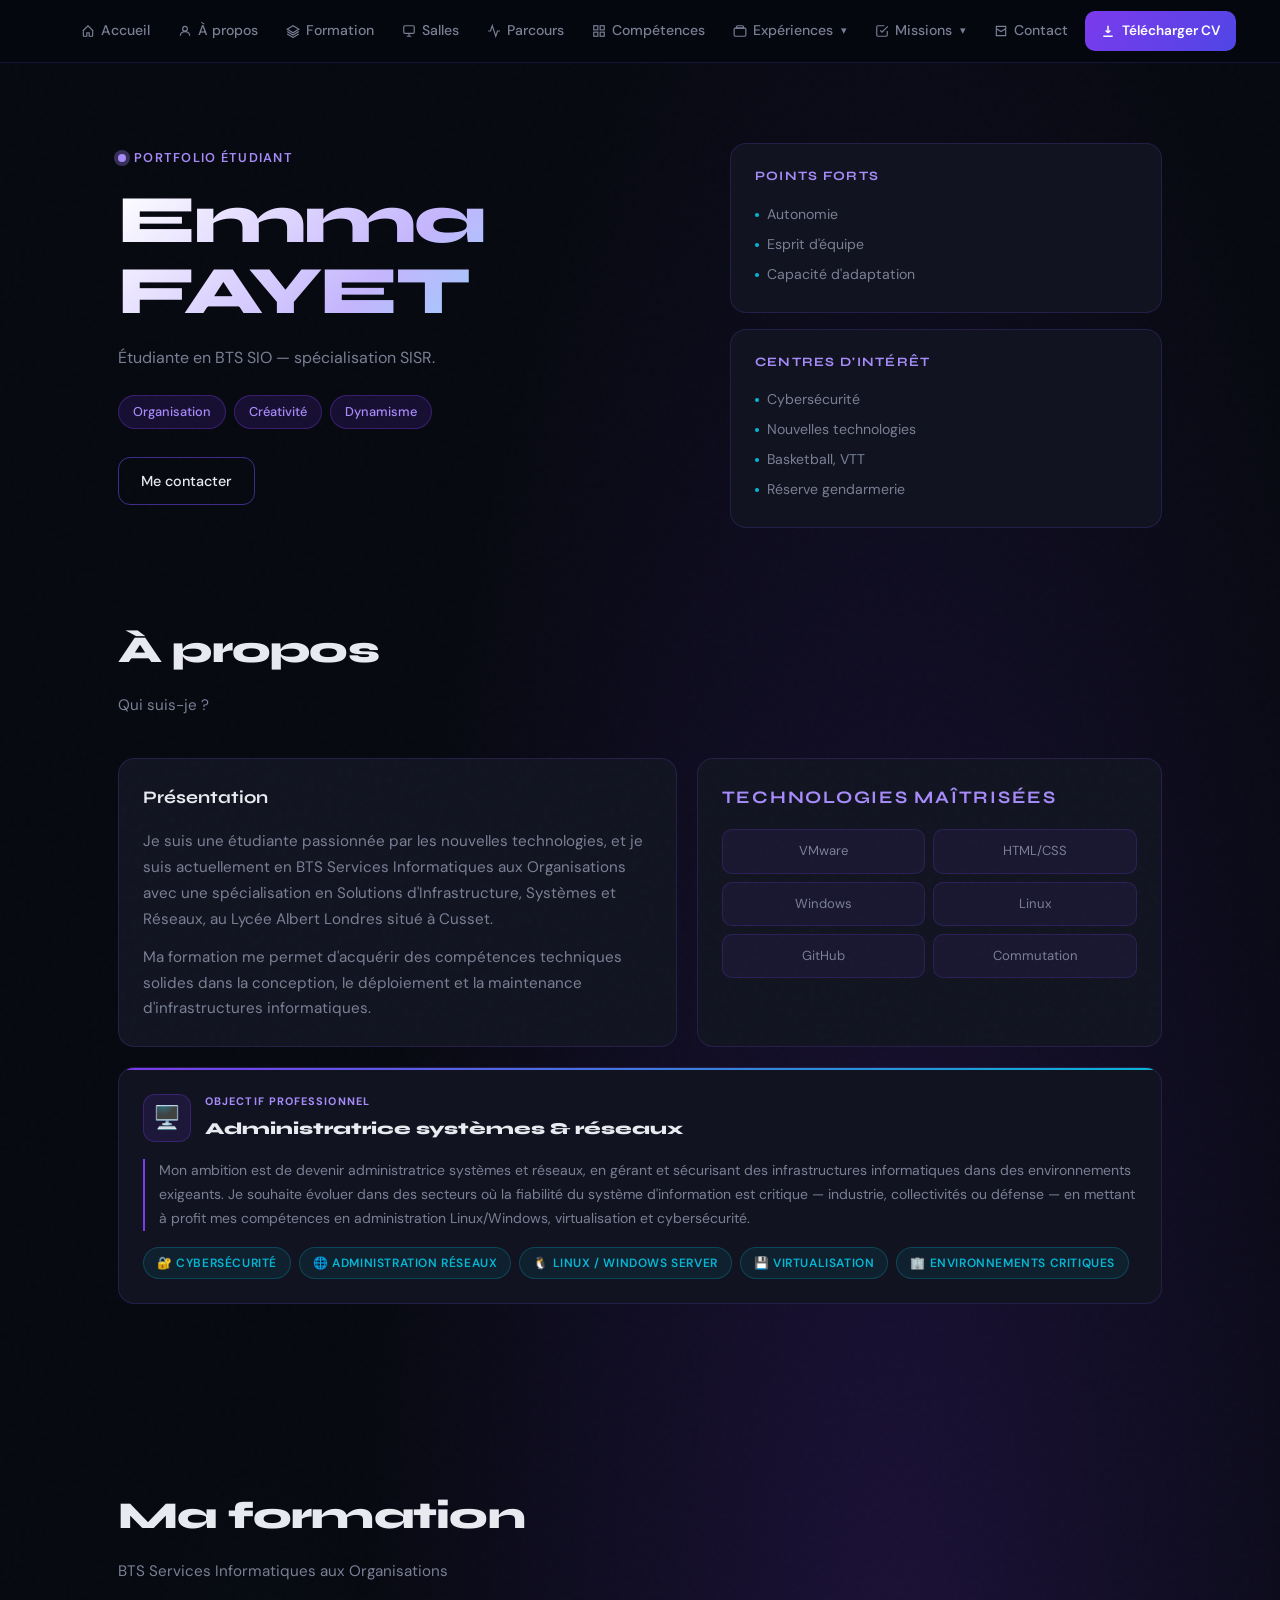
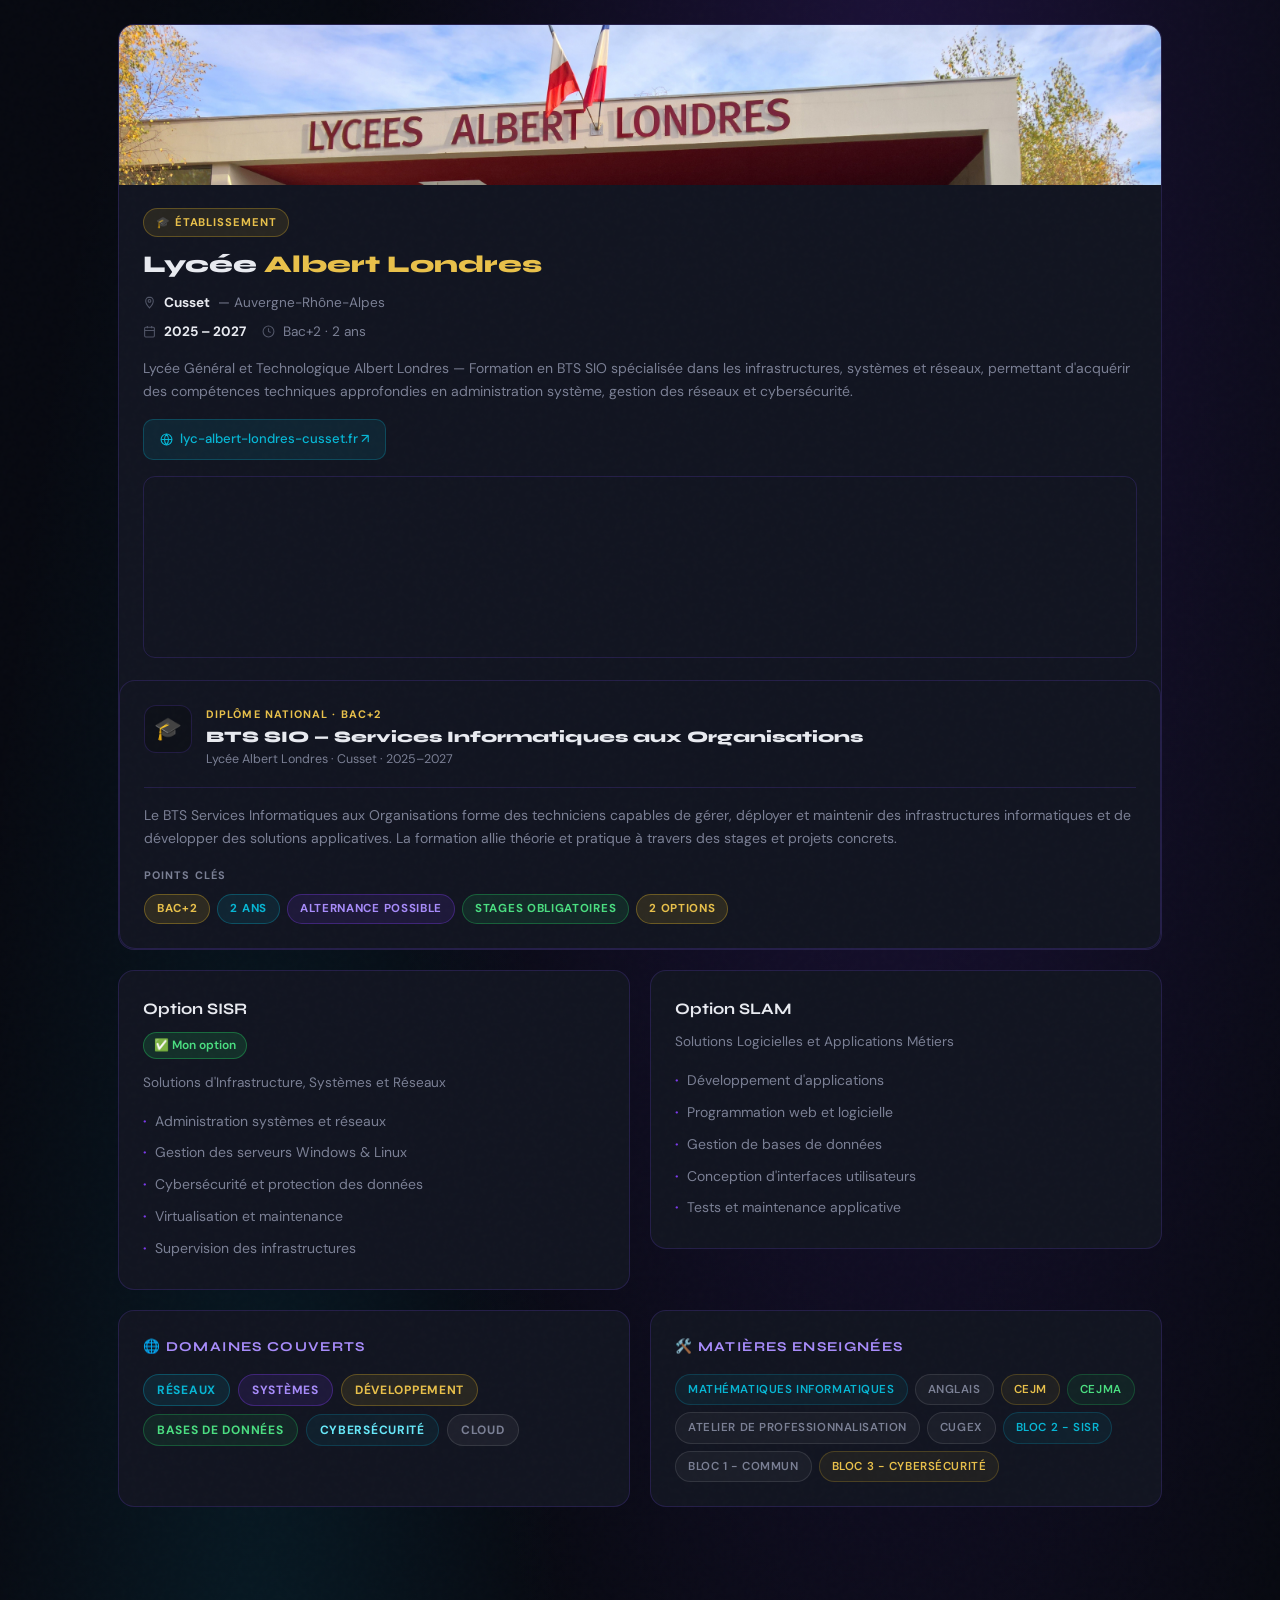
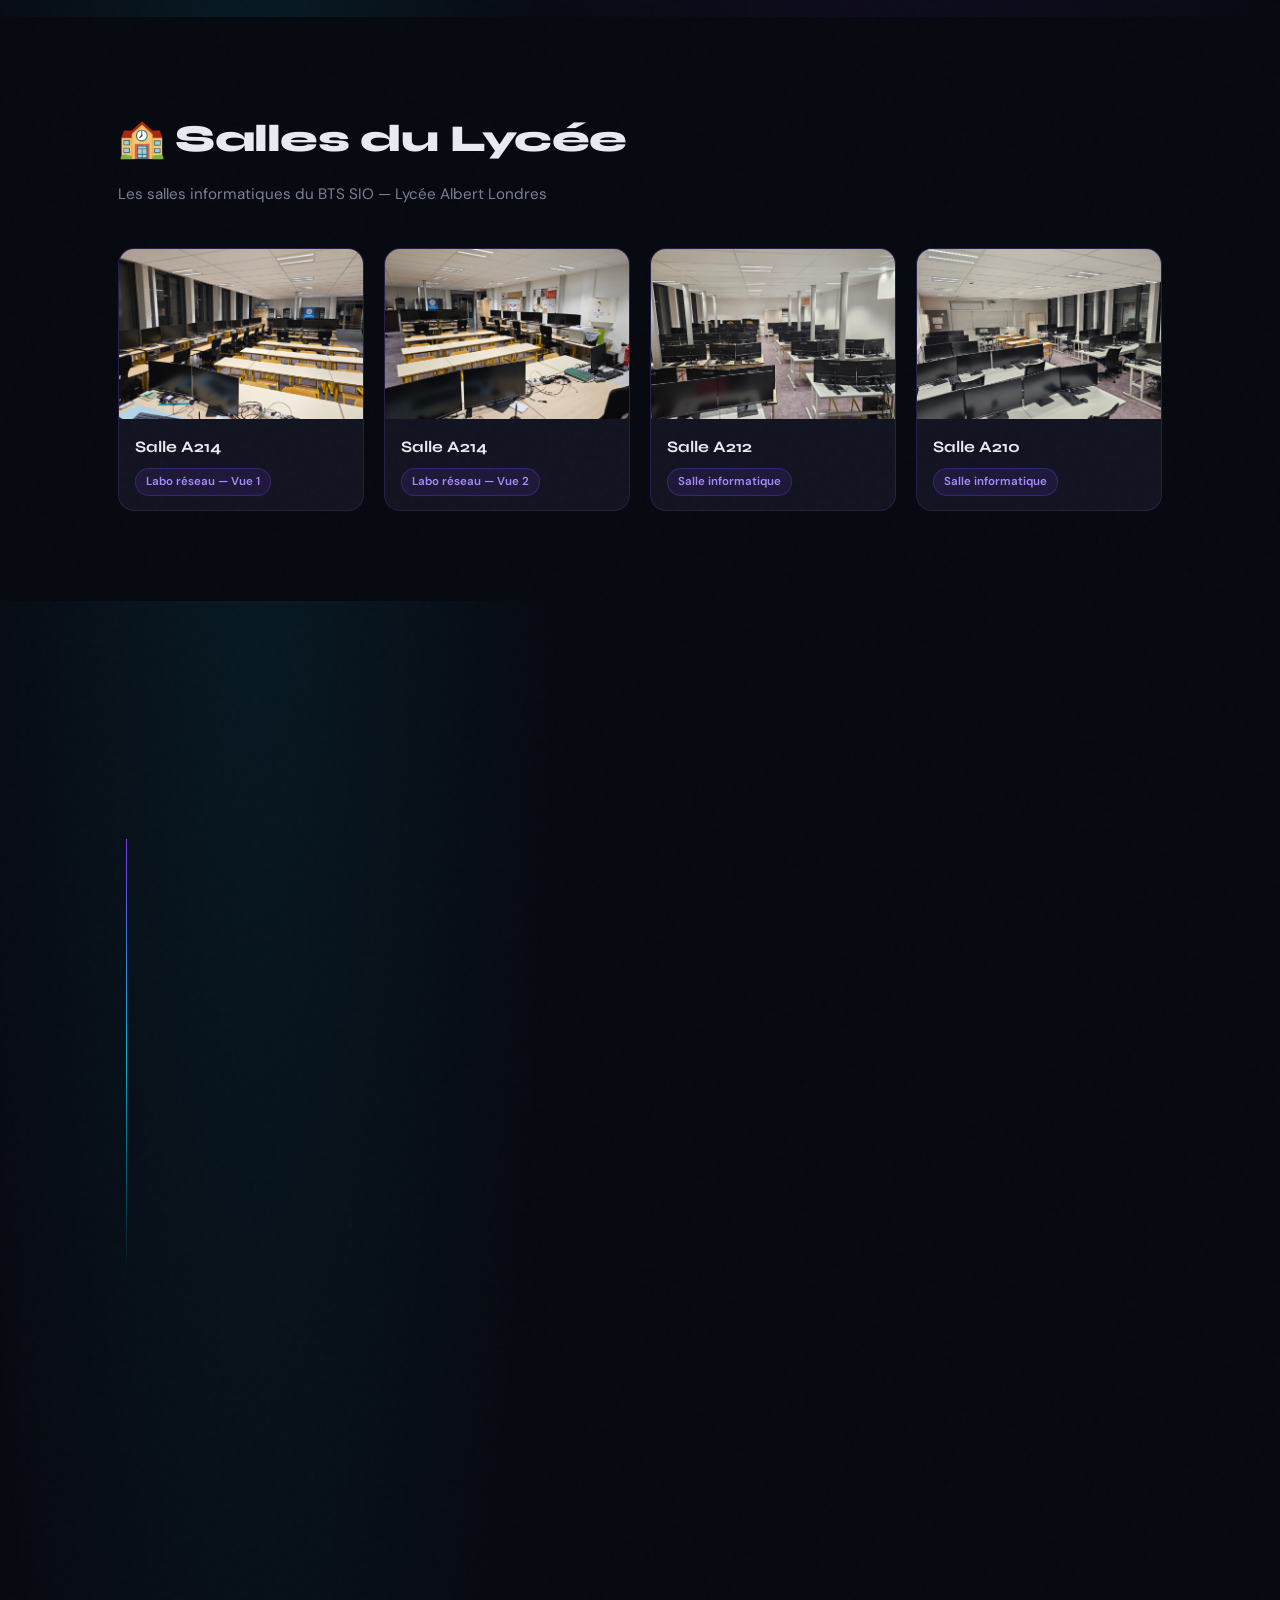
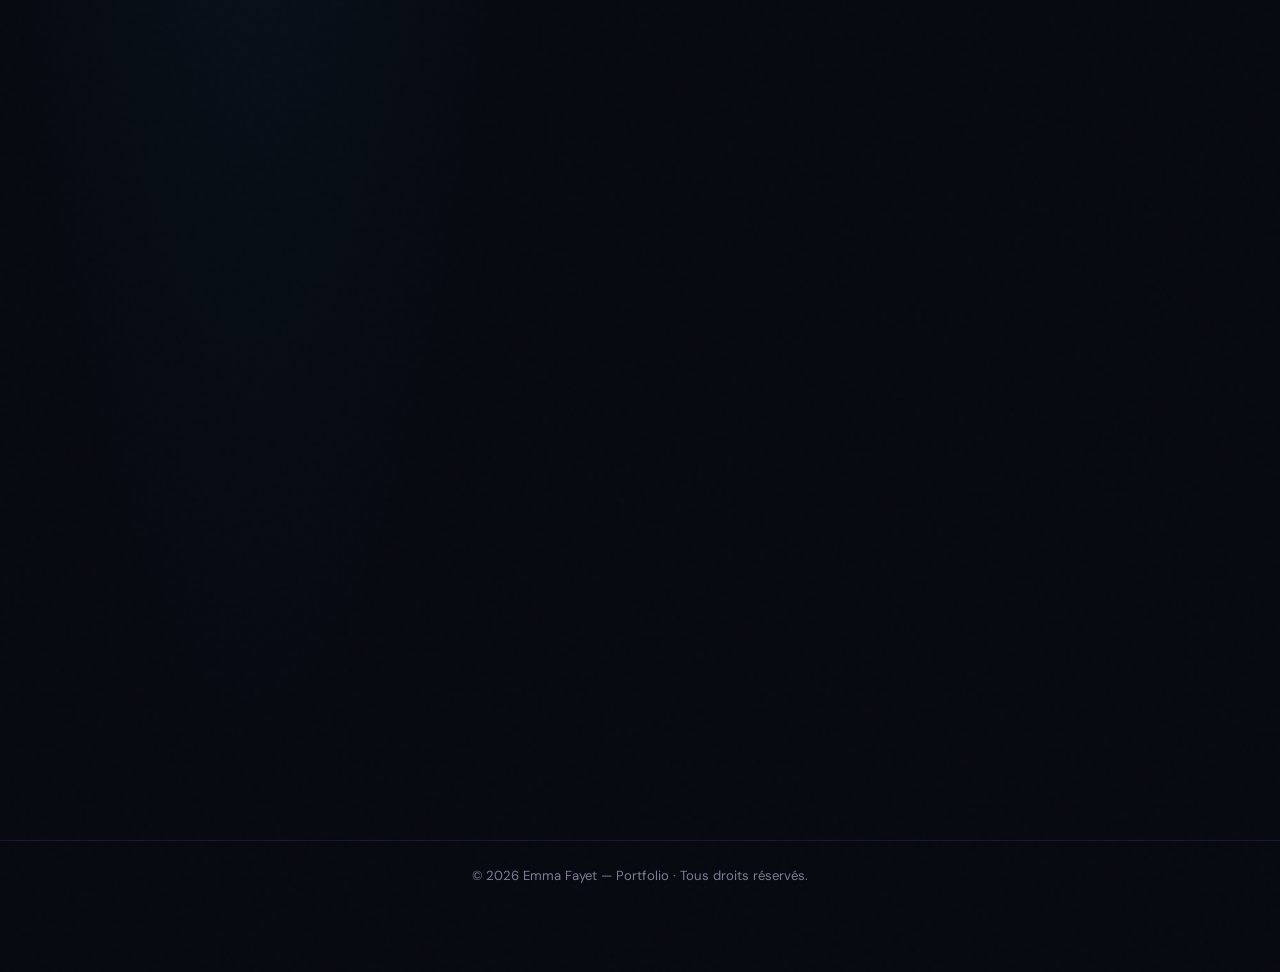
==== index.html @ d23e465d "Update index.html" ====
<!DOCTYPE html>
<html lang="fr">
<head>
  <meta charset="utf-8" />
  <meta name="viewport" content="width=device-width, initial-scale=1, maximum-scale=1" />
  <title>Emma Fayet — Portfolio</title>
  <meta name="description" content="Portfolio étudiant : présentation, projets, CV, contact." />
  <link rel="preconnect" href="https://fonts.googleapis.com">
  <link rel="preconnect" href="https://fonts.gstatic.com" crossorigin>
  <link href="https://fonts.googleapis.com/css2?family=Syne:wght@400;600;700;800&family=DM+Sans:ital,wght@0,300;0,400;0,500;1,300&display=swap" rel="stylesheet">
  <style>
/* =============================================
   VARIABLES
============================================= */
:root {
  --bg: #060810;
  --panel: #0d1018;
  --surface: #111420;
  --border: rgba(120, 80, 255, 0.18);
  --border-bright: rgba(120, 80, 255, 0.5);
  --text: #e8eaf0;
  --muted: #7a7f94;
  --brand: #7c3aed;
  --brand2: #06b6d4;
  --accent: #a78bfa;
  --gold: #c9a227;
  --gold-light: #e8c04a;
  --glow: rgba(124, 58, 237, 0.3);
  --radius: 16px;
  --shadow: 0 12px 40px rgba(0,0,0,0.6);
  --font-head: 'Syne', sans-serif;
  --font-body: 'DM Sans', sans-serif;
}
 
/* =============================================
   RESET & BASE
============================================= */
*, *::before, *::after { box-sizing: border-box; margin: 0; padding: 0; }
html { scroll-behavior: smooth; }
body {
  font-family: var(--font-body);
  background: var(--bg);
  color: var(--text);
  line-height: 1.7;
  overflow-x: hidden;
}
a { color: inherit; text-decoration: none; }
img { max-width: 100%; display: block; }
.container { max-width: 1100px; margin: auto; padding: 0 28px; }
section { padding: 90px 0; }
.section-title {
  font-family: var(--font-head);
  font-size: clamp(26px, 4vw, 38px);
  font-weight: 800;
  margin-bottom: 10px;
  letter-spacing: -0.02em;
}
.section-sub { color: var(--muted); font-size: 0.95rem; margin-bottom: 40px; }
 
/* =============================================
   NAVBAR
============================================= */
.nav {
  position: sticky;
  top: 0;
  z-index: 1000;
  backdrop-filter: blur(20px);
  -webkit-backdrop-filter: blur(20px);
  background: rgba(6, 8, 16, 0.85);
  border-bottom: 1px solid var(--border);
}
.nav-inner {
  max-width: 1200px;
  margin: auto;
  padding: 0 28px;
  height: 62px;
  display: flex;
  align-items: center;
  gap: 6px;
}
.nav-item {
  padding: 8px 13px;
  border-radius: 10px;
  display: flex;
  align-items: center;
  gap: 6px;
  font-size: 0.88rem;
  font-weight: 500;
  color: var(--muted);
  transition: color 0.2s, background 0.2s;
  white-space: nowrap;
}
.nav-item svg { width: 14px; height: 14px; flex-shrink: 0; }
.nav-item:hover { color: var(--text); background: rgba(124, 58, 237, 0.12); }
.nav-dropdown { position: relative; }
.nav-dropdown-toggle {
  padding: 8px 13px;
  border-radius: 10px;
  display: flex;
  align-items: center;
  gap: 6px;
  font-size: 0.88rem;
  font-weight: 500;
  color: var(--muted);
  cursor: pointer;
  transition: color 0.2s, background 0.2s;
  white-space: nowrap;
  user-select: none;
}
.nav-dropdown-toggle:hover,
.nav-dropdown.active .nav-dropdown-toggle { color: var(--text); background: rgba(124, 58, 237, 0.12); }
.nav-dropdown-toggle .chevron { transition: transform 0.25s; font-size: 0.7rem; margin-left: 2px; }
.nav-dropdown.active .nav-dropdown-toggle .chevron { transform: rotate(180deg); }
.nav-dropdown-menu {
  position: absolute;
  top: calc(100% + 8px);
  left: 0;
  background: rgba(13, 16, 24, 0.98);
  backdrop-filter: blur(20px);
  border: 1px solid var(--border-bright);
  border-radius: 14px;
  min-width: 210px;
  padding: 8px;
  box-shadow: 0 20px 50px rgba(0,0,0,0.6), 0 0 0 1px rgba(124,58,237,0.1);
  opacity: 0;
  transform: translateY(8px);
  pointer-events: none;
  transition: opacity 0.2s ease, transform 0.2s ease;
  z-index: 9999;
}
.nav-dropdown.active .nav-dropdown-menu { opacity: 1; transform: translateY(0); pointer-events: auto; }
.nav-dropdown-menu a {
  display: flex;
  align-items: center;
  gap: 10px;
  padding: 10px 14px;
  border-radius: 9px;
  color: var(--muted);
  font-size: 0.875rem;
  font-weight: 500;
  transition: color 0.15s, background 0.15s;
}
.nav-dropdown-menu a:hover { color: var(--text); background: rgba(124, 58, 237, 0.15); }
.nav-dropdown-menu a .dot { width: 6px; height: 6px; border-radius: 50%; background: var(--brand); flex-shrink: 0; }
.nav-spacer { flex: 1; }
.btn-cv {
  display: inline-flex;
  align-items: center;
  gap: 7px;
  padding: 8px 16px;
  border-radius: 10px;
  background: linear-gradient(135deg, var(--brand), #4f46e5);
  color: #fff;
  font-size: 0.85rem;
  font-weight: 600;
  font-family: var(--font-body);
  transition: transform 0.2s, box-shadow 0.2s;
  white-space: nowrap;
}
.btn-cv:hover { transform: translateY(-2px); box-shadow: 0 8px 20px rgba(124, 58, 237, 0.45); }
.nav-hamburger {
  display: none;
  flex-direction: column;
  gap: 5px;
  cursor: pointer;
  padding: 6px;
  margin-left: auto;
}
.nav-hamburger span { display: block; width: 22px; height: 2px; background: var(--text); border-radius: 2px; transition: 0.3s; }
.nav-hamburger.active span:nth-child(1) { transform: translateY(7px) rotate(45deg); }
.nav-hamburger.active span:nth-child(2) { opacity: 0; }
.nav-hamburger.active span:nth-child(3) { transform: translateY(-7px) rotate(-45deg); }
 
/* =============================================
   HERO
============================================= */
.hero-wrap {
  position: relative;
  overflow: visible;
  background:
    radial-gradient(ellipse 60% 50% at 70% 30%, rgba(124,58,237,0.18) 0%, transparent 70%),
    radial-gradient(ellipse 40% 60% at 20% 60%, rgba(6,182,212,0.1) 0%, transparent 60%),
    var(--bg);
  padding: 80px 0 60px;
}
.hero-wrap::before {
  content: '';
  position: absolute;
  inset: 0;
  background-image: url("data:image/svg+xml,%3Csvg viewBox='0 0 256 256' xmlns='http://www.w3.org/2000/svg'%3E%3Cfilter id='n'%3E%3CfeTurbulence type='fractalNoise' baseFrequency='0.9' numOctaves='4' stitchTiles='stitch'/%3E%3C/filter%3E%3Crect width='100%25' height='100%25' filter='url(%23n)' opacity='0.04'/%3E%3C/svg%3E");
  pointer-events: none;
  opacity: 0.4;
}
.hero-layout {
  max-width: 1100px;
  margin: auto;
  padding: 0 28px;
  display: grid;
  grid-template-columns: 1.3fr 1fr;
  gap: 50px;
  align-items: start;
  position: relative;
  z-index: 1;
}
.kicker {
  display: inline-flex;
  align-items: center;
  gap: 8px;
  font-size: 0.8rem;
  font-weight: 600;
  letter-spacing: 0.1em;
  text-transform: uppercase;
  color: var(--accent);
  margin-bottom: 16px;
}
.pulse { width: 8px; height: 8px; border-radius: 50%; background: var(--accent); position: relative; }
.pulse::before {
  content: '';
  position: absolute;
  inset: -4px;
  border-radius: 50%;
  background: var(--accent);
  opacity: 0.3;
  animation: pulseAnim 2s ease infinite;
}
@keyframes pulseAnim {
  0%, 100% { transform: scale(1); opacity: 0.3; }
  50% { transform: scale(1.8); opacity: 0; }
}
h1 {
  font-family: var(--font-head);
  font-size: clamp(40px, 6vw, 68px);
  font-weight: 800;
  line-height: 1.05;
  letter-spacing: -0.03em;
  margin-bottom: 16px;
  background: linear-gradient(135deg, #fff 0%, #c4b5fd 50%, #67e8f9 100%);
  -webkit-background-clip: text;
  -webkit-text-fill-color: transparent;
  background-clip: text;
}
.sub { color: var(--muted); font-size: 1rem; max-width: 480px; margin-bottom: 24px; }
.hero-chips { display: flex; flex-wrap: wrap; gap: 8px; margin-bottom: 28px; }
.chip {
  padding: 5px 14px;
  border-radius: 20px;
  font-size: 0.8rem;
  font-weight: 500;
  background: rgba(124, 58, 237, 0.15);
  border: 1px solid rgba(124, 58, 237, 0.35);
  color: var(--accent);
}
.hero-actions { display: flex; gap: 12px; flex-wrap: wrap; }
.btn-primary {
  display: inline-flex;
  align-items: center;
  gap: 8px;
  padding: 11px 22px;
  border-radius: 12px;
  background: linear-gradient(135deg, var(--brand), #4f46e5);
  color: #fff;
  font-weight: 600;
  font-family: var(--font-body);
  font-size: 0.9rem;
  cursor: pointer;
  border: none;
  transition: transform 0.2s, box-shadow 0.2s;
}
.btn-primary:hover { transform: translateY(-2px); box-shadow: 0 10px 28px rgba(124, 58, 237, 0.45); }
.btn-ghost {
  display: inline-flex;
  align-items: center;
  gap: 8px;
  padding: 11px 22px;
  border-radius: 12px;
  background: transparent;
  border: 1px solid var(--border-bright);
  color: var(--text);
  font-weight: 500;
  font-family: var(--font-body);
  font-size: 0.9rem;
  transition: border-color 0.2s, background 0.2s;
}
.btn-ghost:hover { background: rgba(124, 58, 237, 0.1); border-color: rgba(124, 58, 237, 0.6); }
.dropdown-projects { position: relative; display: inline-block; }
.dropdown-projects-menu {
  position: absolute;
  top: calc(100% + 8px);
  left: 0;
  background: rgba(13,16,24,0.98);
  backdrop-filter: blur(16px);
  border: 1px solid var(--border-bright);
  border-radius: 12px;
  min-width: 190px;
  padding: 8px;
  box-shadow: var(--shadow);
  opacity: 0;
  transform: translateY(8px);
  pointer-events: none;
  transition: 0.2s ease;
  z-index: 999;
}
.dropdown-projects-menu.show { opacity: 1; transform: translateY(0); pointer-events: auto; }
.dropdown-projects-menu a {
  display: flex;
  align-items: center;
  gap: 8px;
  padding: 10px 14px;
  border-radius: 8px;
  color: var(--muted);
  font-size: 0.875rem;
  transition: 0.15s;
}
.dropdown-projects-menu a::before { content: '→'; color: var(--brand); font-size: 0.8rem; }
.dropdown-projects-menu a:hover { color: var(--text); background: rgba(124, 58, 237, 0.15); }
.hero-cards { display: flex; flex-direction: column; gap: 16px; }
.hero-spec-card {
  padding: 22px 24px;
  border-radius: var(--radius);
  background: var(--surface);
  border: 1px solid var(--border);
  position: relative;
  overflow: hidden;
  transition: border-color 0.3s, transform 0.3s;
}
.hero-spec-card::before {
  content: '';
  position: absolute;
  top: 0; left: 0; right: 0;
  height: 2px;
  background: linear-gradient(90deg, var(--brand), var(--brand2));
  opacity: 0;
  transition: opacity 0.3s;
}
.hero-spec-card:hover { border-color: var(--border-bright); transform: translateX(4px); }
.hero-spec-card:hover::before { opacity: 1; }
.hero-spec-card h3 {
  font-family: var(--font-head);
  font-size: 0.8rem;
  font-weight: 700;
  text-transform: uppercase;
  letter-spacing: 0.1em;
  color: var(--accent);
  margin-bottom: 12px;
}
.hero-spec-card ul { list-style: none; }
.hero-spec-card li { font-size: 0.88rem; color: var(--muted); padding: 3px 0; display: flex; align-items: center; gap: 8px; }
.hero-spec-card li::before { content: ''; width: 4px; height: 4px; border-radius: 50%; background: var(--brand2); flex-shrink: 0; }
 
/* =============================================
   CARDS COMMUNES
============================================= */
.card {
  background: var(--surface);
  border: 1px solid var(--border);
  border-radius: var(--radius);
  padding: 24px;
  transition: border-color 0.3s, transform 0.3s, box-shadow 0.3s;
}
.card:hover { border-color: var(--border-bright); transform: translateY(-4px); box-shadow: 0 20px 40px rgba(0,0,0,0.4), 0 0 30px rgba(124,58,237,0.1); }
.card p { color: var(--muted); margin-bottom: 12px; font-size: 0.95rem; }
.card p:last-child { margin-bottom: 0; }
.grid { display: grid; gap: 20px; }
 
/* =============================================
   ABOUT
============================================= */
#about .about-grid { display: grid; grid-template-columns: 1.2fr 1fr; gap: 20px; }
#about .card h3 { font-family: var(--font-head); font-size: 1.1rem; font-weight: 700; margin-bottom: 16px; }
.infos-rapides h3 {
  font-family: var(--font-head);
  font-size: 0.78rem;
  font-weight: 700;
  text-transform: uppercase;
  letter-spacing: 0.1em;
  color: var(--accent);
  margin-bottom: 16px;
}
.mini-cards { display: grid; grid-template-columns: 1fr 1fr; gap: 8px; }
.mini-card {
  display: block;
  padding: 10px 14px;
  border-radius: 10px;
  background: rgba(124,58,237,0.08);
  border: 1px solid var(--border);
  font-size: 0.82rem;
  color: var(--muted);
  transition: 0.2s;
  text-align: center;
}
.mini-card:hover { border-color: rgba(6,182,212,0.5); color: var(--brand2); background: rgba(6,182,212,0.07); }
 
/* =============================================
   FORMATION — ENRICHIE
============================================= */
#formation .formation-grid {
  display: grid;
  grid-template-columns: 1fr 1fr;
  gap: 20px;
  margin-top: 10px;
}
#formation .intro-card { grid-column: 1 / -1; }
#formation .card h3 { font-family: var(--font-head); font-size: 1rem; font-weight: 700; margin-bottom: 8px; }
#formation .card .tag-active {
  display: inline-block;
  padding: 2px 10px;
  border-radius: 20px;
  font-size: 0.75rem;
  font-weight: 600;
  background: rgba(34,197,94,0.15);
  border: 1px solid rgba(34,197,94,0.4);
  color: #4ade80;
  margin-bottom: 12px;
}
#formation .card ul { list-style: none; margin-top: 8px; }
#formation .card li { font-size: 0.875rem; color: var(--muted); padding: 4px 0; display: flex; gap: 8px; align-items: baseline; }
#formation .card li::before { content: '·'; color: var(--brand); font-weight: 700; flex-shrink: 0; }
 
/* ── Carte établissement ── */
.etab-card {
  background: var(--surface);
  border: 1px solid var(--border);
  border-radius: var(--radius);
  overflow: hidden;
  transition: border-color 0.3s, transform 0.3s, box-shadow 0.3s;
}
.etab-card:hover { border-color: var(--border-bright); transform: translateY(-4px); box-shadow: 0 20px 40px rgba(0,0,0,0.4), 0 0 30px rgba(124,58,237,0.1); }
 
.etab-photo {
  width: 100%;
  height: 160px;
  object-fit: cover;
  display: block;
}
 
.etab-photo-placeholder {
  width: 100%;
  height: 160px;
  background: linear-gradient(135deg, rgba(124,58,237,0.15) 0%, rgba(6,182,212,0.1) 100%);
  display: flex;
  align-items: center;
  justify-content: center;
  font-size: 2.5rem;
}
 
.etab-body { padding: 22px 24px; }
 
.etab-badge {
  display: inline-flex;
  align-items: center;
  gap: 6px;
  padding: 4px 12px;
  border-radius: 20px;
  background: rgba(201,162,39,0.12);
  border: 1px solid rgba(201,162,39,0.35);
  color: var(--gold-light);
  font-size: 0.7rem;
  font-weight: 700;
  letter-spacing: 0.08em;
  text-transform: uppercase;
  margin-bottom: 14px;
}
 
.etab-name {
  font-family: var(--font-head);
  font-size: 1.5rem;
  font-weight: 800;
  line-height: 1.15;
  margin-bottom: 12px;
}
.etab-name span { color: var(--gold-light); }
 
.etab-meta { display: flex; flex-direction: column; gap: 6px; margin-bottom: 14px; }
.etab-meta-row {
  display: flex;
  align-items: center;
  gap: 8px;
  font-size: 0.85rem;
  color: var(--muted);
}
.etab-meta-row strong { color: var(--text); }
.etab-meta-row svg { width: 13px; height: 13px; opacity: 0.6; flex-shrink: 0; }
 
.etab-desc { font-size: 0.875rem; color: var(--muted); line-height: 1.65; margin-bottom: 16px; }
 
.etab-link {
  display: inline-flex;
  align-items: center;
  gap: 7px;
  padding: 8px 16px;
  border-radius: 10px;
  background: rgba(6,182,212,0.1);
  border: 1px solid rgba(6,182,212,0.25);
  color: var(--brand2);
  font-size: 0.82rem;
  font-weight: 500;
  transition: 0.2s;
}
.etab-link:hover { background: rgba(6,182,212,0.18); border-color: rgba(6,182,212,0.5); transform: translateX(3px); }
 
/* ── Carte BTS SIO ── */
.bts-card {
  background: var(--surface);
  border: 1px solid var(--border);
  border-radius: var(--radius);
  padding: 24px;
  transition: border-color 0.3s, transform 0.3s, box-shadow 0.3s;
}
.bts-card:hover { border-color: var(--border-bright); transform: translateY(-4px); box-shadow: 0 20px 40px rgba(0,0,0,0.4), 0 0 30px rgba(124,58,237,0.1); }
 
.bts-header { display: flex; align-items: flex-start; gap: 14px; margin-bottom: 16px; }
.bts-icon {
  width: 48px; height: 48px;
  border-radius: 12px;
  background: var(--panel);
  border: 1px solid var(--border);
  display: flex; align-items: center; justify-content: center;
  font-size: 1.4rem;
  flex-shrink: 0;
}
.bts-title-block {}
.bts-kicker {
  font-size: 0.68rem;
  font-weight: 700;
  letter-spacing: 0.1em;
  text-transform: uppercase;
  color: var(--gold-light);
  margin-bottom: 4px;
}
.bts-name {
  font-family: var(--font-head);
  font-size: 1rem;
  font-weight: 800;
  line-height: 1.2;
}
.bts-school { font-size: 0.78rem; color: var(--muted); margin-top: 3px; }
 
.bts-divider { height: 1px; background: var(--border); margin: 16px 0; }
 
.bts-desc { font-size: 0.875rem; color: var(--muted); line-height: 1.65; margin-bottom: 16px; }
 
.bts-key-label {
  font-size: 0.68rem;
  font-weight: 700;
  letter-spacing: 0.1em;
  text-transform: uppercase;
  color: var(--muted);
  margin-bottom: 10px;
}
 
.bts-chips { display: flex; flex-wrap: wrap; gap: 7px; }
.bts-chip {
  padding: 4px 12px;
  border-radius: 20px;
  font-size: 0.72rem;
  font-weight: 700;
  letter-spacing: 0.06em;
  text-transform: uppercase;
}
.bts-chip.gold   { background: rgba(201,162,39,0.15);  border: 1px solid rgba(201,162,39,0.4);  color: var(--gold-light); }
.bts-chip.blue   { background: rgba(6,182,212,0.1);    border: 1px solid rgba(6,182,212,0.3);   color: var(--brand2); }
.bts-chip.purple { background: rgba(124,58,237,0.12);  border: 1px solid rgba(124,58,237,0.35); color: var(--accent); }
.bts-chip.green  { background: rgba(34,197,94,0.12);   border: 1px solid rgba(34,197,94,0.35);  color: #4ade80; }
 
/* ── Domaines & Matières ── */
.formation-row {
  display: grid;
  grid-template-columns: 1fr 1fr;
  gap: 20px;
  margin-top: 20px;
}
 
.domaines-card, .matieres-card {
  background: var(--surface);
  border: 1px solid var(--border);
  border-radius: var(--radius);
  padding: 24px;
  transition: border-color 0.3s, transform 0.3s, box-shadow 0.3s;
}
.domaines-card:hover, .matieres-card:hover { border-color: var(--border-bright); transform: translateY(-4px); box-shadow: 0 20px 40px rgba(0,0,0,0.4), 0 0 30px rgba(124,58,237,0.1); }
 
.domaines-card h3, .matieres-card h3 {
  font-family: var(--font-head);
  font-size: 0.85rem;
  font-weight: 700;
  text-transform: uppercase;
  letter-spacing: 0.1em;
  color: var(--accent);
  margin-bottom: 16px;
}
 
.domaine-tags { display: flex; flex-wrap: wrap; gap: 8px; }
.domaine-tag {
  padding: 5px 13px;
  border-radius: 20px;
  font-size: 0.75rem;
  font-weight: 700;
  letter-spacing: 0.06em;
  text-transform: uppercase;
}
.dt-blue   { background: rgba(6,182,212,0.1);   border: 1px solid rgba(6,182,212,0.3);   color: var(--brand2); }
.dt-purple { background: rgba(124,58,237,0.12); border: 1px solid rgba(124,58,237,0.35); color: var(--accent); }
.dt-gold   { background: rgba(201,162,39,0.12); border: 1px solid rgba(201,162,39,0.35); color: var(--gold-light); }
.dt-green  { background: rgba(34,197,94,0.1);   border: 1px solid rgba(34,197,94,0.3);   color: #4ade80; }
.dt-cyan   { background: rgba(6,182,212,0.07);  border: 1px solid rgba(6,182,212,0.2);   color: #67e8f9; }
.dt-gray   { background: rgba(255,255,255,0.05); border: 1px solid rgba(255,255,255,0.1); color: var(--muted); }
 
.matiere-tags { display: flex; flex-wrap: wrap; gap: 7px; }
.matiere-tag {
  padding: 5px 12px;
  border-radius: 20px;
  font-size: 0.72rem;
  font-weight: 600;
  letter-spacing: 0.05em;
  text-transform: uppercase;
  background: rgba(255,255,255,0.04);
  border: 1px solid rgba(255,255,255,0.1);
  color: var(--muted);
  transition: 0.2s;
}
.matiere-tag:hover { border-color: rgba(124,58,237,0.4); color: var(--accent); background: rgba(124,58,237,0.08); }
.matiere-tag.mt-blue   { background: rgba(6,182,212,0.07);  border-color: rgba(6,182,212,0.2);   color: var(--brand2); }
.matiere-tag.mt-gold   { background: rgba(201,162,39,0.08); border-color: rgba(201,162,39,0.25); color: var(--gold-light); }
.matiere-tag.mt-green  { background: rgba(34,197,94,0.08);  border-color: rgba(34,197,94,0.25);  color: #4ade80; }
 
/* =============================================
   PARCOURS (Timeline)
============================================= */
.timeline { position: relative; padding-left: 32px; }
.timeline::before {
  content: '';
  position: absolute;
  left: 8px; top: 8px; bottom: 8px;
  width: 1px;
  background: linear-gradient(to bottom, var(--brand), var(--brand2), transparent);
}
.timeline-item { position: relative; margin-bottom: 28px; }
.timeline-item::before {
  content: '';
  position: absolute;
  left: -28px; top: 20px;
  width: 10px; height: 10px;
  border-radius: 50%;
  background: var(--brand);
  border: 2px solid var(--bg);
  box-shadow: 0 0 0 3px rgba(124,58,237,0.3);
}
.timeline-item .card { padding: 20px 24px; }
.timeline-item .card h3 { font-family: var(--font-head); font-size: 1rem; font-weight: 700; margin-bottom: 4px; }
.meta { font-size: 0.78rem; color: var(--brand2); font-weight: 600; letter-spacing: 0.05em; display: block; margin-bottom: 10px; }
.school-link { color: var(--brand2); text-decoration: none; transition: all 0.2s ease; }
.school-link:hover { color: var(--brand); text-decoration: underline; }
 
/* =============================================
   SKILLS
============================================= */
.skills-grid { display: grid; grid-template-columns: repeat(auto-fit, minmax(200px, 1fr)); gap: 16px; }
.skill-card {
  background: var(--surface);
  border: 1px solid var(--border);
  border-radius: var(--radius);
  padding: 20px;
  transition: 0.3s;
  position: relative;
  overflow: hidden;
}
.skill-card::before { content: ''; position: absolute; bottom: 0; left: 0; right: 0; height: 2px; transition: opacity 0.3s; opacity: 0; }
.skill-card.red::before   { background: linear-gradient(90deg, #ef4444, #f97316); }
.skill-card.blue::before  { background: linear-gradient(90deg, #3b82f6, #06b6d4); }
.skill-card.green::before { background: linear-gradient(90deg, #22c55e, #10b981); }
.skill-card.purple::before{ background: linear-gradient(90deg, #a855f7, #7c3aed); }
.skill-card.cyan::before  { background: linear-gradient(90deg, #06b6d4, #67e8f9); }
.skill-card:hover { border-color: var(--border-bright); transform: translateY(-4px); }
.skill-card:hover::before { opacity: 1; }
.skill-card .icon { font-size: 1.6rem; margin-bottom: 12px; }
.skill-card h4 { font-family: var(--font-head); font-size: 0.85rem; font-weight: 700; text-transform: uppercase; letter-spacing: 0.08em; margin-bottom: 12px; }
.skill-card.red h4    { color: #f87171; }
.skill-card.blue h4   { color: #60a5fa; }
.skill-card.green h4  { color: #4ade80; }
.skill-card.purple h4 { color: var(--accent); }
.skill-card.cyan h4   { color: var(--brand2); }
.skill-card ul { list-style: none; }
.skill-card li { font-size: 0.82rem; color: var(--muted); padding: 3px 0; }
 
/* =============================================
   EXPERIENCES
============================================= */
.exp-grid { display: grid; grid-template-columns: repeat(auto-fit, minmax(280px, 1fr)); gap: 20px; }
.exp-card {
  background: var(--surface);
  border: 1px solid var(--border);
  border-radius: var(--radius);
  padding: 24px;
  transition: 0.3s;
  position: relative;
  overflow: hidden;
}
.exp-card:hover { border-color: var(--border-bright); transform: translateY(-5px); box-shadow: 0 20px 40px rgba(0,0,0,0.4), 0 0 30px rgba(124,58,237,0.08); }
.exp-card .exp-logo { width: 56px; height: 56px; border-radius: 12px; object-fit: contain; background: rgba(255,255,255,0.05); padding: 4px; margin-bottom: 16px; }
.exp-card h3 { font-family: var(--font-head); font-size: 1rem; font-weight: 700; margin-bottom: 4px; }
.exp-card .exp-meta { font-size: 0.78rem; color: var(--brand2); font-weight: 600; margin-bottom: 12px; }
.exp-card p { font-size: 0.875rem; color: var(--muted); margin-bottom: 12px; }
.exp-card ul { list-style: none; }
.exp-card li { font-size: 0.82rem; color: var(--muted); padding: 3px 0; display: flex; gap: 8px; align-items: baseline; }
.exp-card li::before { content: '→'; color: var(--brand); font-size: 0.7rem; flex-shrink: 0; }
 
/* =============================================
   CONTACT
============================================= */
#contact .contact-card { max-width: 560px; margin: 0 auto; text-align: center; padding: 40px; }
#contact .contact-card h3 { font-family: var(--font-head); font-size: 1.4rem; font-weight: 700; margin-bottom: 10px; }
#contact .contact-card p { color: var(--muted); margin-bottom: 24px; }
#contact .contact-card a.email { color: var(--accent); font-weight: 500; }
#contact .contact-card a.email:hover { text-decoration: underline; }
.badge {
  display: inline-flex;
  align-items: center;
  gap: 8px;
  padding: 10px 22px;
  border-radius: 10px;
  background: linear-gradient(135deg, #0077b5, #005e8f);
  color: #fff;
  font-size: 0.875rem;
  font-weight: 600;
  transition: 0.2s;
}
.badge:hover { transform: translateY(-2px); box-shadow: 0 8px 20px rgba(0,119,181,0.4); }
 
/* =============================================
   FOOTER
============================================= */
footer { border-top: 1px solid var(--border); padding: 24px 0; text-align: center; font-size: 0.82rem; color: var(--muted); }
 
/* =============================================
   REVEAL ANIMATIONS
============================================= */
.reveal { opacity: 0; transform: translateY(24px); transition: opacity 0.6s ease, transform 0.6s ease; }
.reveal.visible { opacity: 1; transform: none; }
 
/* =============================================
   RESPONSIVE
============================================= */
@media (max-width: 900px) {
  .hero-layout { grid-template-columns: 1fr; }
  .hero-cards { flex-direction: row; flex-wrap: wrap; }
  #about .about-grid { grid-template-columns: 1fr; }
  #formation .formation-grid { grid-template-columns: 1fr; }
  .formation-row { grid-template-columns: 1fr; }
  .nav-inner { flex-wrap: wrap; }
}
@media (max-width: 700px) {
  .nav-menu-items { display: none; flex-direction: column; width: 100%; padding: 12px 0; gap: 2px; border-top: 1px solid var(--border); }
  .nav-menu-items.open { display: flex; }
  .nav-inner { flex-wrap: wrap; height: auto; padding: 12px 28px; }
  .nav-spacer { display: none; }
  .nav-hamburger { display: flex; }
  section { padding: 60px 0; }
}

    /* =============================================
   SALLES DU LYCÉE
============================================= */
#salles { background: var(--bg); }
.salles-grid {
  display: grid;
  grid-template-columns: repeat(auto-fill, minmax(240px, 1fr));
  gap: 20px;
}
.salle-card {
  border-radius: var(--radius);
  overflow: hidden;
  background: var(--surface);
  border: 1px solid var(--border);
  transition: border-color 0.3s, transform 0.3s, box-shadow 0.3s;
  cursor: default;
}
.salle-card:hover {
  border-color: var(--border-bright);
  transform: translateY(-4px);
  box-shadow: 0 20px 40px rgba(0,0,0,0.4), 0 0 30px rgba(124,58,237,0.1);
}
.salle-img-wrap {
  width: 100%;
  height: 170px;
  overflow: hidden;
}
.salle-img-wrap img {
  width: 100%;
  height: 100%;
  object-fit: cover;
  transition: transform 0.4s ease;
  display: block;
}
.salle-card:hover .salle-img-wrap img { transform: scale(1.05); }
.salle-info { padding: 14px 16px; }
.salle-info h3 {
  font-family: var(--font-head);
  font-size: 1rem;
  font-weight: 700;
  color: var(--text);
  margin-bottom: 6px;
}
.salle-tag {
  display: inline-block;
  font-size: 0.72rem;
  font-weight: 600;
  color: var(--accent);
  background: rgba(124,58,237,0.12);
  border: 1px solid rgba(124,58,237,0.3);
  padding: 3px 10px;
  border-radius: 20px;
}
    /* Mega-dropdown Expériences 2 colonnes */
.exp-mega {
  display: none;
  flex-direction: row;
  gap: 0;
  min-width: 400px;
  padding: 14px 8px;
}
.nav-dropdown.active .exp-mega {
  display: flex;
}
.exp-col {
  flex: 1;
  display: flex;
  flex-direction: column;
  padding: 0 8px;
}
.exp-col-title {
  font-size: 0.68rem;
  font-weight: 700;
  letter-spacing: 0.09em;
  text-transform: uppercase;
  color: var(--accent);
  padding: 4px 14px 10px;
  border-bottom: 1px solid rgba(167, 139, 250, 0.25);
  margin-bottom: 4px;
}
.exp-col-divider {
  width: 1px;
  background: rgba(120, 80, 255, 0.2);
  margin: 4px 0;
  flex-shrink: 0;
}
    /* OBJECTIF PROFESSIONNEL */
.objectif-card {
  margin-top: 20px;
  background: var(--surface);
  border: 1px solid var(--border);
  border-radius: var(--radius);
  padding: 24px;
  position: relative;
  overflow: hidden;
  transition: border-color 0.3s, transform 0.3s, box-shadow 0.3s;
}
.objectif-card::before {
  content: '';
  position: absolute;
  top: 0; left: 0; right: 0;
  height: 2px;
  background: linear-gradient(90deg, var(--brand), var(--brand2));
}
.objectif-card:hover {
  border-color: var(--border-bright);
  transform: translateY(-4px);
  box-shadow: 0 20px 40px rgba(0,0,0,0.4), 0 0 30px rgba(124,58,237,0.1);
}
.objectif-header {
  display: flex;
  align-items: center;
  gap: 14px;
  margin-bottom: 16px;
}
.objectif-icon {
  width: 48px; height: 48px;
  border-radius: 12px;
  background: rgba(124,58,237,0.12);
  border: 1px solid rgba(124,58,237,0.3);
  display: flex; align-items: center; justify-content: center;
  font-size: 1.4rem;
  flex-shrink: 0;
}
.objectif-kicker {
  font-size: 0.68rem;
  font-weight: 700;
  letter-spacing: 0.1em;
  text-transform: uppercase;
  color: var(--accent);
  margin-bottom: 4px;
}
.objectif-title {
  font-family: var(--font-head);
  font-size: 1.05rem;
  font-weight: 800;
  color: var(--text);
}
.objectif-desc {
  font-size: 0.875rem;
  color: var(--muted);
  line-height: 1.7;
  border-left: 2px solid var(--brand);
  padding-left: 14px;
  margin-bottom: 16px;
}
.objectif-tags { display: flex; flex-wrap: wrap; gap: 8px; }
.objectif-tag {
  display: inline-flex;
  align-items: center;
  gap: 6px;
  padding: 5px 13px;
  border-radius: 20px;
  font-size: 0.75rem;
  font-weight: 600;
  letter-spacing: 0.05em;
  text-transform: uppercase;
  background: rgba(6,182,212,0.08);
  border: 1px solid rgba(6,182,212,0.25);
  color: var(--brand2);
  transition: 0.2s;
}
.objectif-tag:hover {
  background: rgba(6,182,212,0.15);
  border-color: rgba(6,182,212,0.5);
}
  </style>
</head>
<body>
 
<!-- NAVBAR -->
<nav class="nav">
  <div class="nav-inner">
    <div class="nav-menu-items" id="navMenu" style="display:flex;align-items:center;gap:2px;flex:1;">
      <a class="nav-item" href="#home">
        <svg viewBox="0 0 24 24" fill="none" stroke="currentColor" stroke-width="2"><path d="M3 12L12 3l9 9M4 10v10a1 1 0 001 1h5v-6h4v6h5a1 1 0 001-1V10"/></svg>
        Accueil
      </a>
      <a class="nav-item" href="#about">
        <svg viewBox="0 0 24 24" fill="none" stroke="currentColor" stroke-width="2"><circle cx="12" cy="8" r="4"/><path d="M4 20c0-4 3.6-7 8-7s8 3 8 7"/></svg>
        À propos
      </a>
      <a class="nav-item" href="#formation">
        <svg viewBox="0 0 24 24" fill="none" stroke="currentColor" stroke-width="2"><path d="M12 3L2 9l10 6 10-6-10-6zM2 17l10 6 10-6M2 13l10 6 10-6"/></svg>
        Formation
      </a>
      <a class="nav-item" href="#salles">
  <svg viewBox="0 0 24 24" fill="none" stroke="currentColor" stroke-width="2"><rect x="3" y="3" width="18" height="13" rx="2"/><path d="M8 21h8M12 17v4"/></svg>
  Salles
</a>
      <a class="nav-item" href="#mon-parcours">
        <svg viewBox="0 0 24 24" fill="none" stroke="currentColor" stroke-width="2"><polyline points="22 12 18 12 15 21 9 3 6 12 2 12"/></svg>
        Parcours
      </a>
      <a class="nav-item" href="#skills">
        <svg viewBox="0 0 24 24" fill="none" stroke="currentColor" stroke-width="2"><rect x="3" y="3" width="7" height="7"/><rect x="14" y="3" width="7" height="7"/><rect x="3" y="14" width="7" height="7"/><rect x="14" y="14" width="7" height="7"/></svg>
        Compétences
      </a>

    <!-- Dropdown Expériences -->
<div class="nav-dropdown" id="expDropdown">
  <div class="nav-dropdown-toggle" id="expToggle">
    <svg width="14" height="14" viewBox="0 0 24 24" fill="none" stroke="currentColor" stroke-width="2"><rect x="2" y="7" width="20" height="14" rx="2"/><path d="M16 3H8a2 2 0 00-2 2v2h12V5a2 2 0 00-2-2z"/></svg>
    Expériences
    <span class="chevron">▾</span>
  </div>
  <div class="nav-dropdown-menu exp-mega" id="expMenu">
    <div class="exp-col">
      <span class="exp-col-title">BAC PRO SN</span>
      <a href="michelin.html"><span class="dot"></span>Michelin</a>
      <a href="Eobs_tech.html"><span class="dot"></span>e-Obs Technologies</a>
      <a href="fablab.html"><span class="dot"></span>Fablab</a>
      <a href="doxallia.html"><span class="dot"></span>Doxallia</a>
      <a href="speed_info.html"><span class="dot"></span>Speed Informatique</a>
    </div>
    <div class="exp-col-divider"></div>
    <div class="exp-col">
      <span class="exp-col-title">BTS SIO SISR</span>
      <a href="stage-michelin-bts.html"><span class="dot"></span>Michelin</a>
    </div>
  </div>
</div>

      <!-- Dropdown Missions -->
      <div class="nav-dropdown" id="missionsDropdown">
        <div class="nav-dropdown-toggle" id="missionsToggle">
          <svg width="14" height="14" viewBox="0 0 24 24" fill="none" stroke="currentColor" stroke-width="2"><path d="M9 11l3 3L22 4"/><path d="M21 12v7a2 2 0 01-2 2H5a2 2 0 01-2-2V5a2 2 0 012-2h11"/></svg>
          Missions
          <span class="chevron">▾</span>
        </div>
        <div class="nav-dropdown-menu" id="missionsMenu">
          <a href="semestre1.html">Semestre 1</a>
          <a href="semestre2.html">Semestre 2</a>
        </div>
      </div>

      <a class="nav-item" href="#contact">
        <svg viewBox="0 0 24 24" fill="none" stroke="currentColor" stroke-width="2"><path d="M4 4h16v16H4V4z"/><path d="M4 8l8 5 8-5"/></svg>
        Contact
      </a>
      <div style="flex:1"></div>
      <a href="CV_Emma_2025_BTS.pdf" class="btn-cv" target="_blank" download>
        <svg width="14" height="14" viewBox="0 0 24 24" fill="none" stroke="currentColor" stroke-width="2.5"><path d="M12 3v12m0 0l4-4m-4 4l-4-4M4 21h16"/></svg>
        Télécharger CV
      </a>
    </div>
    <button class="nav-hamburger" id="hamburger" aria-label="Menu">
      <span></span><span></span><span></span>
    </button>
  </div>
</nav>
   
<!-- HERO -->
<div id="home" class="hero-wrap">
<div class="hero-layout">
  <div>
    <div class="kicker"><span class="pulse"></span> Portfolio étudiant</div>
    <h1>Emma FAYET</h1>
    <p class="sub">Étudiante en BTS SIO — spécialisation SISR.</p>
    <div class="hero-chips">
      <span class="chip">Organisation</span>
      <span class="chip">Créativité</span>
      <span class="chip">Dynamisme</span>
    </div>
    <div style="display:flex;gap:12px;flex-wrap:wrap;">
      <a class="btn-ghost" href="#contact">Me contacter</a>
    </div>
  </div>

  <div class="hero-cards" style="align-self: start;">
    <div class="hero-spec-card">
      <h3>Points forts</h3>
      <ul>
        <li>Autonomie</li>
        <li>Esprit d'équipe</li>
        <li>Capacité d'adaptation</li>
      </ul>
    </div>
    <div class="hero-spec-card">
      <h3>Centres d'intérêt</h3>
      <ul>
        <li>Cybersécurité</li>
        <li>Nouvelles technologies</li>
        <li>Basketball, VTT</li>
        <li>Réserve gendarmerie</li>
      </ul>
    </div>
  </div>
</div>
 
<!-- ABOUT -->
<!-- ABOUT -->
<section id="about">
  <div class="container">
    <h2 class="section-title reveal">À propos</h2>
    <p class="section-sub reveal">Qui suis-je ?</p>
    <div class="about-grid reveal">
      <div class="card">
        <h3>Présentation</h3>
        <p>Je suis une étudiante passionnée par les nouvelles technologies, et je suis actuellement en BTS Services Informatiques aux Organisations avec une spécialisation en Solutions d'Infrastructure, Systèmes et Réseaux, au Lycée Albert Londres situé à Cusset.</p>
        <p>Ma formation me permet d'acquérir des compétences techniques solides dans la conception, le déploiement et la maintenance d'infrastructures informatiques.</p>
      </div>
      <div class="card infos-rapides">
        <h3>Technologies maîtrisées</h3>
        <div class="mini-cards">
          <span class="mini-card">VMware</span>
          <span class="mini-card">HTML/CSS</span>
          <span class="mini-card">Windows</span>
          <span class="mini-card">Linux</span>
          <span class="mini-card">GitHub</span>
          <span class="mini-card">Commutation</span>
        </div>
      </div>
    </div>

    <!-- OBJECTIF PROFESSIONNEL -->
    <div class="objectif-card reveal">
      <div class="objectif-header">
        <div class="objectif-icon">🖥️</div>
        <div>
          <div class="objectif-kicker">Objectif professionnel</div>
          <div class="objectif-title">Administratrice systèmes &amp; réseaux</div>
        </div>
      </div>
      <p class="objectif-desc">
        Mon ambition est de devenir administratrice systèmes et réseaux, en gérant et sécurisant des infrastructures informatiques dans des environnements exigeants. Je souhaite évoluer dans des secteurs où la fiabilité du système d'information est critique — industrie, collectivités ou défense — en mettant à profit mes compétences en administration Linux/Windows, virtualisation et cybersécurité.
      </p>
      <div class="objectif-tags">
        <span class="objectif-tag">🔐 Cybersécurité</span>
        <span class="objectif-tag">🌐 Administration réseaux</span>
        <span class="objectif-tag">🐧 Linux / Windows Server</span>
        <span class="objectif-tag">💾 Virtualisation</span>
        <span class="objectif-tag">🏢 Environnements critiques</span>
      </div>
    </div>

  </div>
</section>
 
<!-- FORMATION — ENRICHIE -->
<section id="formation">
  <div class="container">
    <h2 class="section-title reveal">Ma formation</h2>
    <p class="section-sub reveal">BTS Services Informatiques aux Organisations</p>
 
    <!-- Ligne 1 : Établissement + BTS SIO -->
     <div style="margin-bottom: 20px;">
 
      <!-- Carte Lycée Albert Londres -->
      <div class="etab-card reveal">
        <img class="etab-photo" src="Entrée_principale_photo2.jpg" alt="Lycée Albert Londres - Cusset" />
<div class="etab-body">
  <div class="etab-badge">🎓 Établissement</div>
  <div class="etab-name">Lycée <span>Albert Londres</span></div>
  <div class="etab-meta">
    <div class="etab-meta-row">
      <svg viewBox="0 0 24 24" fill="none" stroke="currentColor" stroke-width="2"><path d="M12 2C8.13 2 5 5.13 5 9c0 5.25 7 13 7 13s7-7.75 7-13c0-3.87-3.13-7-7-7z"/><circle cx="12" cy="9" r="2.5"/></svg>
      <strong>Cusset</strong> — Auvergne-Rhône-Alpes
    </div>
    <div class="etab-meta-row">
      <svg viewBox="0 0 24 24" fill="none" stroke="currentColor" stroke-width="2"><rect x="3" y="4" width="18" height="18" rx="2"/><path d="M16 2v4M8 2v4M3 10h18"/></svg>
      <strong>2025 – 2027</strong>
      <svg viewBox="0 0 24 24" fill="none" stroke="currentColor" stroke-width="2" style="margin-left:8px"><circle cx="12" cy="12" r="10"/><path d="M12 6v6l4 2"/></svg>
      Bac+2 · 2 ans
    </div>
  </div>
  <p class="etab-desc">Lycée Général et Technologique Albert Londres — Formation en BTS SIO spécialisée dans les infrastructures, systèmes et réseaux, permettant d'acquérir des compétences techniques approfondies en administration système, gestion des réseaux et cybersécurité.</p>
  <a href="https://albert-londres-cusset.ent.auvergnerhonealpes.fr/" target="_blank" rel="noopener noreferrer" class="etab-link">
    <svg width="13" height="13" viewBox="0 0 24 24" fill="none" stroke="currentColor" stroke-width="2"><circle cx="12" cy="12" r="10"/><path d="M2 12h20M12 2a15.3 15.3 0 010 20M12 2a15.3 15.3 0 000 20"/></svg>
    lyc-albert-londres-cusset.fr ↗
  </a>

  <!-- CARTE GOOGLE MAPS -->
  <div style="margin-top: 16px; border-radius: 12px; overflow: hidden; border: 1px solid rgba(120, 80, 255, 0.18);">
    <iframe
      src="https://www.google.com/maps/embed?pb=!1m18!1m12!1m3!1d2765.0796940115943!2d3.43712347526089!3d46.12924238882249!2m3!1f0!2f0!3f0!3m2!1i1024!2i768!4f13.1!3m3!1m2!1s0x47f6cce2f711b747%3A0x6734d71eceb5b08d!2sLyc%C3%A9e%20g%C3%A9n%C3%A9ral%20et%20technologique%20Albert%20Londres!5e0!3m2!1sfr!2sfr!4v1776875467604!5m2!1sfr!2sfr"
      width="100%"
      height="180"
      style="border:0; display:block;"
      allowfullscreen=""
      loading="lazy"
      referrerpolicy="no-referrer-when-downgrade">
    </iframe>
  </div>

</div>
 
      <!-- Carte BTS SIO -->
      <div class="bts-card reveal">
        <div class="bts-header">
          <div class="bts-icon">🎓</div>
          <div class="bts-title-block">
            <div class="bts-kicker">Diplôme National · BAC+2</div>
            <div class="bts-name">BTS SIO — Services Informatiques aux Organisations</div>
            <div class="bts-school">Lycée Albert Londres · Cusset · 2025–2027</div>
          </div>
        </div>
        <div class="bts-divider"></div>
        <p class="bts-desc">Le BTS Services Informatiques aux Organisations forme des techniciens capables de gérer, déployer et maintenir des infrastructures informatiques et de développer des solutions applicatives. La formation allie théorie et pratique à travers des stages et projets concrets.</p>
        <div class="bts-key-label">Points clés</div>
        <div class="bts-chips">
          <span class="bts-chip gold">BAC+2</span>
          <span class="bts-chip blue">2 ANS</span>
          <span class="bts-chip purple">Alternance possible</span>
          <span class="bts-chip green">Stages obligatoires</span>
          <span class="bts-chip gold">2 Options</span>
        </div>
      </div>
 
    </div>
 
   <!-- Ligne 2 : Options SISR / SLAM -->
<div class="formation-grid" style="margin-top:20px; align-items: start;">
      <div class="card reveal" style="height: fit-content;">
  <h3>Option SISR</h3>
        <span class="tag-active">✅ Mon option</span>
        <p style="color:var(--muted);font-size:0.85rem;">Solutions d'Infrastructure, Systèmes et Réseaux</p>
        <ul>
          <li>Administration systèmes et réseaux</li>
          <li>Gestion des serveurs Windows &amp; Linux</li>
          <li>Cybersécurité et protection des données</li>
          <li>Virtualisation et maintenance</li>
          <li>Supervision des infrastructures</li>
        </ul>
      </div>
      <div class="card reveal" style="height: fit-content;">
  <h3>Option SLAM</h3>
        <p style="color:var(--muted);font-size:0.85rem;">Solutions Logicielles et Applications Métiers</p>
        <ul>
          <li>Développement d'applications</li>
          <li>Programmation web et logicielle</li>
          <li>Gestion de bases de données</li>
          <li>Conception d'interfaces utilisateurs</li>
          <li>Tests et maintenance applicative</li>
        </ul>
      </div>
    </div>
 
    <!-- Ligne 3 : Domaines + Matières enseignées -->
    <div class="formation-row">
      <div class="domaines-card reveal">
        <h3>🌐 Domaines couverts</h3>
        <div class="domaine-tags">
          <span class="domaine-tag dt-blue">Réseaux</span>
          <span class="domaine-tag dt-purple">Systèmes</span>
          <span class="domaine-tag dt-gold">Développement</span>
          <span class="domaine-tag dt-green">Bases de données</span>
          <span class="domaine-tag dt-cyan">Cybersécurité</span>
          <span class="domaine-tag dt-gray">Cloud</span>
        </div>
      </div>
      <div class="matieres-card reveal">
        <h3>🛠️ Matières enseignées</h3>
        <div class="matiere-tags">
          <span class="matiere-tag mt-blue">Mathématiques informatiques</span>
          <span class="matiere-tag">Anglais</span>
          <span class="matiere-tag mt-gold">CEJM</span>
          <span class="matiere-tag mt-green">CEJMA</span>
          <span class="matiere-tag">Atelier de professionnalisation</span>
          <span class="matiere-tag">CUGEX</span>
          <span class="matiere-tag mt-blue">Bloc 2 - SISR</span>
          <span class="matiere-tag">Bloc 1 - Commun</span>
          <span class="matiere-tag mt-gold">Bloc 3 - Cybersécurité</span>
        </div>
      </div>
    </div>
 
  </div>
</section>
  
  <!-- SALLES DU LYCÉE -->
<section id="salles">
  <div class="container">
    <h2 class="section-title reveal">🏫 Salles du Lycée</h2>
    <p class="section-sub reveal">Les salles informatiques du BTS SIO — Lycée Albert Londres</p>
    <div class="salles-grid">

      <div class="salle-card reveal">
        <div class="salle-img-wrap">
          <img src="A214_1.jpg" alt="Salle A214 — Labo réseau vue 1" loading="lazy">
        </div>
        <div class="salle-info">
          <h3>Salle A214</h3>
          <span class="salle-tag">Labo réseau — Vue 1</span>
        </div>
      </div>

      <div class="salle-card reveal">
        <div class="salle-img-wrap">
          <img src="A214_2.jpg" alt="Salle A214 — Labo réseau vue 2" loading="lazy">
        </div>
        <div class="salle-info">
          <h3>Salle A214</h3>
          <span class="salle-tag">Labo réseau — Vue 2</span>
        </div>
      </div>

      <div class="salle-card reveal">
        <div class="salle-img-wrap">
          <img src="A212_4.jpg" alt="Salle A212 — Salle informatique" loading="lazy">
        </div>
        <div class="salle-info">
          <h3>Salle A212</h3>
          <span class="salle-tag">Salle informatique</span>
        </div>
      </div>

      <div class="salle-card reveal">
        <div class="salle-img-wrap">
          <img src="A210_2.jpg" alt="Salle A210 — Salle informatique" loading="lazy">
        </div>
        <div class="salle-info">
          <h3>Salle A210</h3>
          <span class="salle-tag">Salle informatique</span>
        </div>
      </div>

    </div>
  </div>
</section>
 
<!-- PARCOURS -->
<section id="mon-parcours">
  <div class="container">
    <h2 class="section-title reveal">Mon parcours</h2>
    <p class="section-sub reveal">Chronologie de ma formation</p>
    <div class="timeline">
      <div class="timeline-item reveal">
        <div class="card">
          <h3>BTS SIO — option SISR</h3>
          <span class="meta">En cours • 2025 – 2027 · <a href="https://albert-londres-cusset.ent.auvergnerhonealpes.fr/" target="_blank" rel="noopener noreferrer" class="school-link">Lycée Albert Londres – Cusset (03)</a></span>
          <p>Le BTS SIO option SISR forme à l'administration des réseaux, des systèmes et à la cybersécurité.</p>
        </div>
      </div>
      <div class="timeline-item reveal">
        <div class="card">
          <h3>Baccalauréat Professionnel Systèmes Numériques — RISC</h3>
          <span class="meta">2022 – 2025 · Roanne (42) · Mention Bien</span>
          <p>C'est grâce à ce Bac Pro que j'ai découvert ma passion pour le réseau, la cybersécurité et les machines.</p>
        </div>
      </div>
      <div class="timeline-item reveal">
        <div class="card">
          <h3>Brevet des collèges</h3>
          <span class="meta">2021 – 2022 · Riorges (42) · Mention Bien</span>
          <p>J'ai pu effectuer un mini-stage à la Cité scolaire Carnot, ce qui m'a orientée vers la filière informatique.</p>
        </div>
      </div>
    </div>
  </div>
</section>
 
<!-- SKILLS -->
<section id="skills">
  <div class="container">
    <h2 class="section-title reveal">Compétences</h2>
    <p class="section-sub reveal">Mes domaines de maîtrise</p>
    <div class="skills-grid">
      <div class="skill-card red reveal"><div class="icon">🔏</div><h4>Cybersécurité</h4><ul><li>Sécurité réseau</li><li>Bonnes pratiques</li><li>Pare-feu</li><li>Vulnérabilités</li></ul></div>
      <div class="skill-card blue reveal"><div class="icon">⚡</div><h4>Réseaux</h4><ul><li>TCP/IP, DNS, DHCP</li><li>HTTP/HTTPS, FTP, SMTP</li><li>Routeurs, switchs, firewalls</li><li>LAN, WAN, VPN</li></ul></div>
      <div class="skill-card green reveal"><div class="icon">💻</div><h4>Systèmes</h4><ul><li>Windows Server, Linux</li><li>Gestion utilisateurs</li><li>Maintenance serveurs</li></ul></div>
      <div class="skill-card purple reveal"><div class="icon">🛠️</div><h4>Outils</h4><ul><li>Wireshark</li><li>VMware</li><li>Git / VS Code</li></ul></div>
  </div>
</section>
 
<!-- CONTACT -->
<section id="contact">
  <div class="container">
    <h2 class="section-title reveal" style="text-align:center">Contact</h2>
    <div class="card contact-card reveal">
      <h3>Travaillons ensemble</h3>
      <p>Cusset, France · <a class="email" href="mailto:emmafayet42@gmail.com">emmafayet42@gmail.com</a></p>
      <a class="badge" href="https://www.linkedin.com/in/emma-fayet-1b126b306/" target="_blank" rel="noopener noreferrer">
        <svg width="16" height="16" viewBox="0 0 24 24" fill="currentColor"><path d="M16 8a6 6 0 016 6v7h-4v-7a2 2 0 00-2-2 2 2 0 00-2 2v7h-4v-7a6 6 0 016-6zM2 9h4v12H2z"/><circle cx="4" cy="4" r="2"/></svg>
        LinkedIn
      </a>
    </div>
  </div>
</section>
 
<!-- FOOTER -->
<footer>
  <div class="container">© <span id="year"></span> Emma Fayet — Portfolio · Tous droits réservés.</div>
</footer>
 
<script>
document.addEventListener('DOMContentLoaded', () => {
  document.getElementById('year').textContent = new Date().getFullYear();
 
// Gestion générique de tous les dropdowns nav
document.querySelectorAll('.nav-dropdown').forEach(dropdown => {
  const toggle = dropdown.querySelector('.nav-dropdown-toggle');
  const menu   = dropdown.querySelector('.nav-dropdown-menu');

  toggle.addEventListener('click', (e) => {
    e.stopPropagation();
    // Ferme les autres
    document.querySelectorAll('.nav-dropdown').forEach(d => {
      if (d !== dropdown) d.classList.remove('active');
    });
    dropdown.classList.toggle('active');
  });

  menu.querySelectorAll('a').forEach(link => {
    link.addEventListener('click', () => dropdown.classList.remove('active'));
  });
});

document.addEventListener('click', (e) => {
  document.querySelectorAll('.nav-dropdown').forEach(d => {
    if (!d.contains(e.target)) d.classList.remove('active');
  });
});
 
 
  const hamburger = document.getElementById('hamburger');
  const navMenu   = document.getElementById('navMenu');
  hamburger.addEventListener('click', () => { hamburger.classList.toggle('active'); navMenu.style.display = navMenu.style.display === 'none' ? 'flex' : 'none'; });
 
  const io = new IntersectionObserver((entries) => {
    entries.forEach(e => { if (e.isIntersecting) { e.target.classList.add('visible'); io.unobserve(e.target); } });
  }, { threshold: 0.1 });
  document.querySelectorAll('.reveal').forEach((el, i) => { el.style.transitionDelay = `${i * 40}ms`; io.observe(el); });
});
</script>
 
</body>
</html>
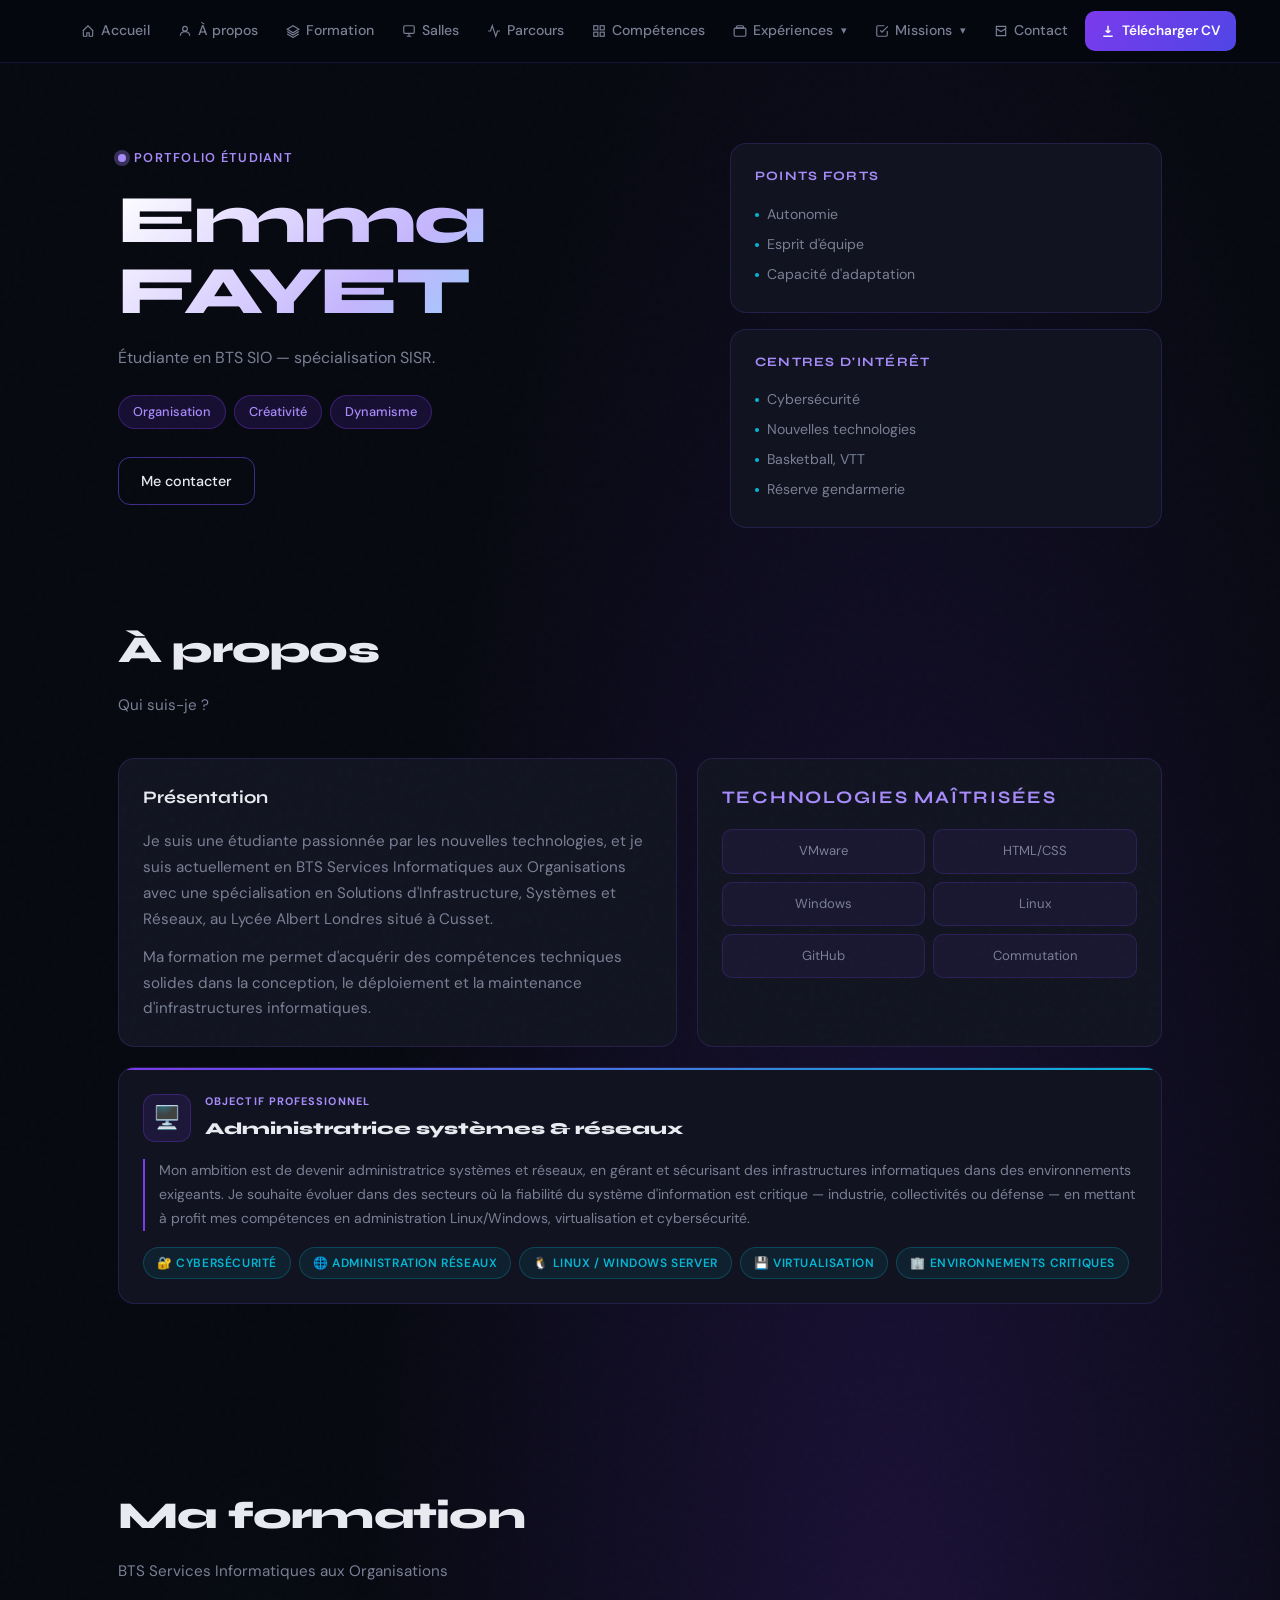
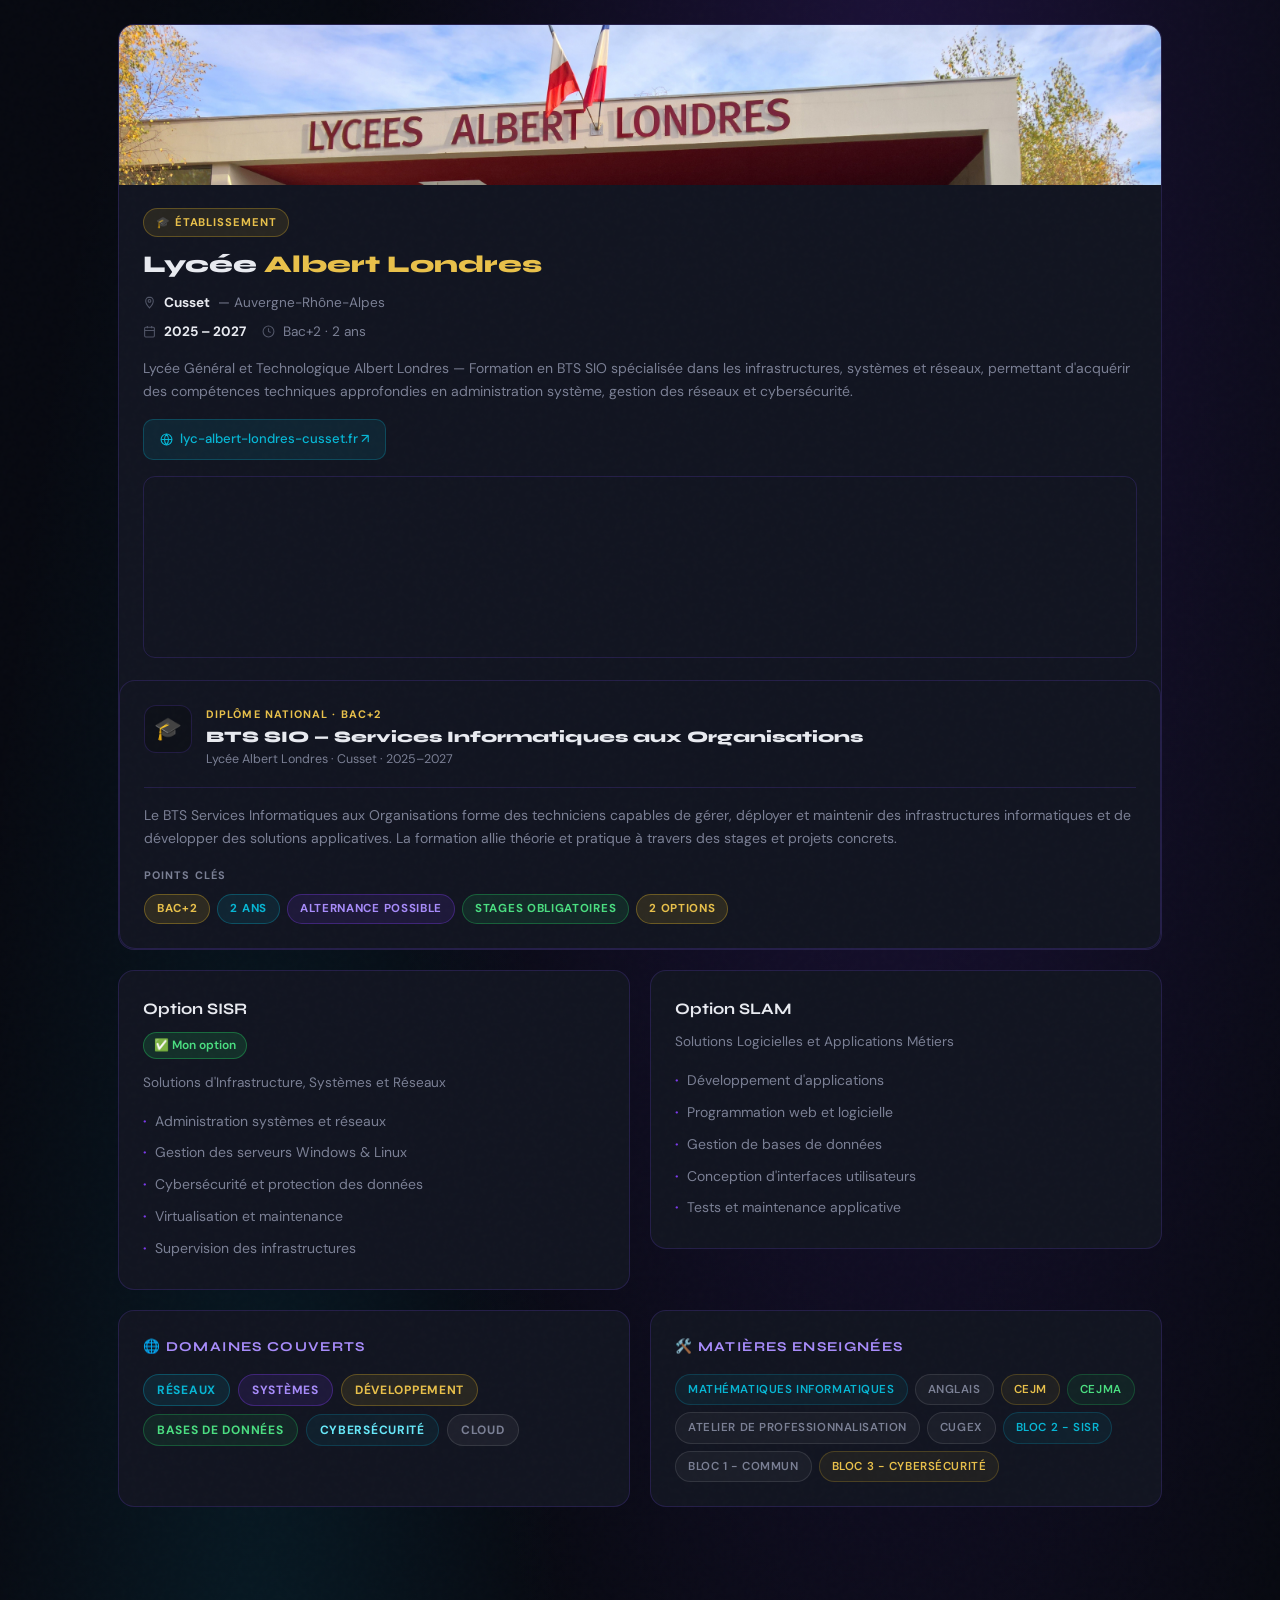
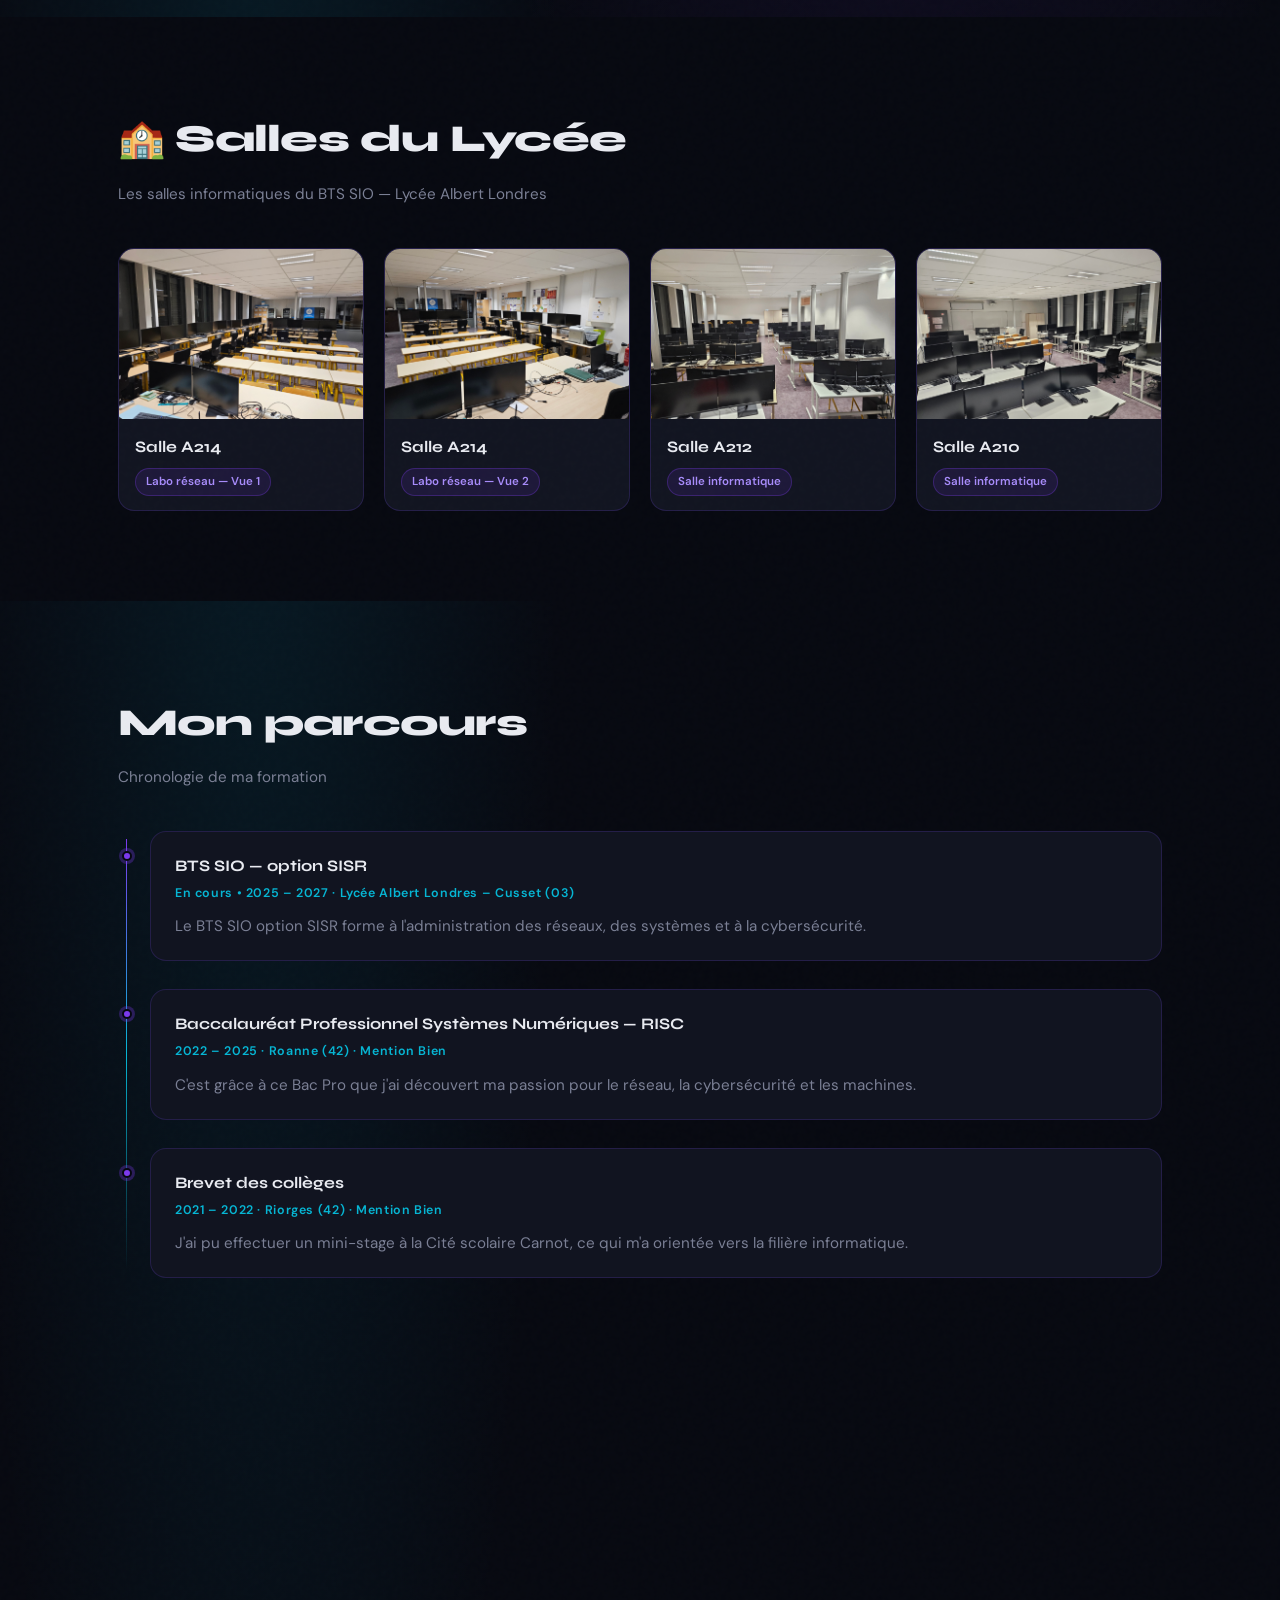
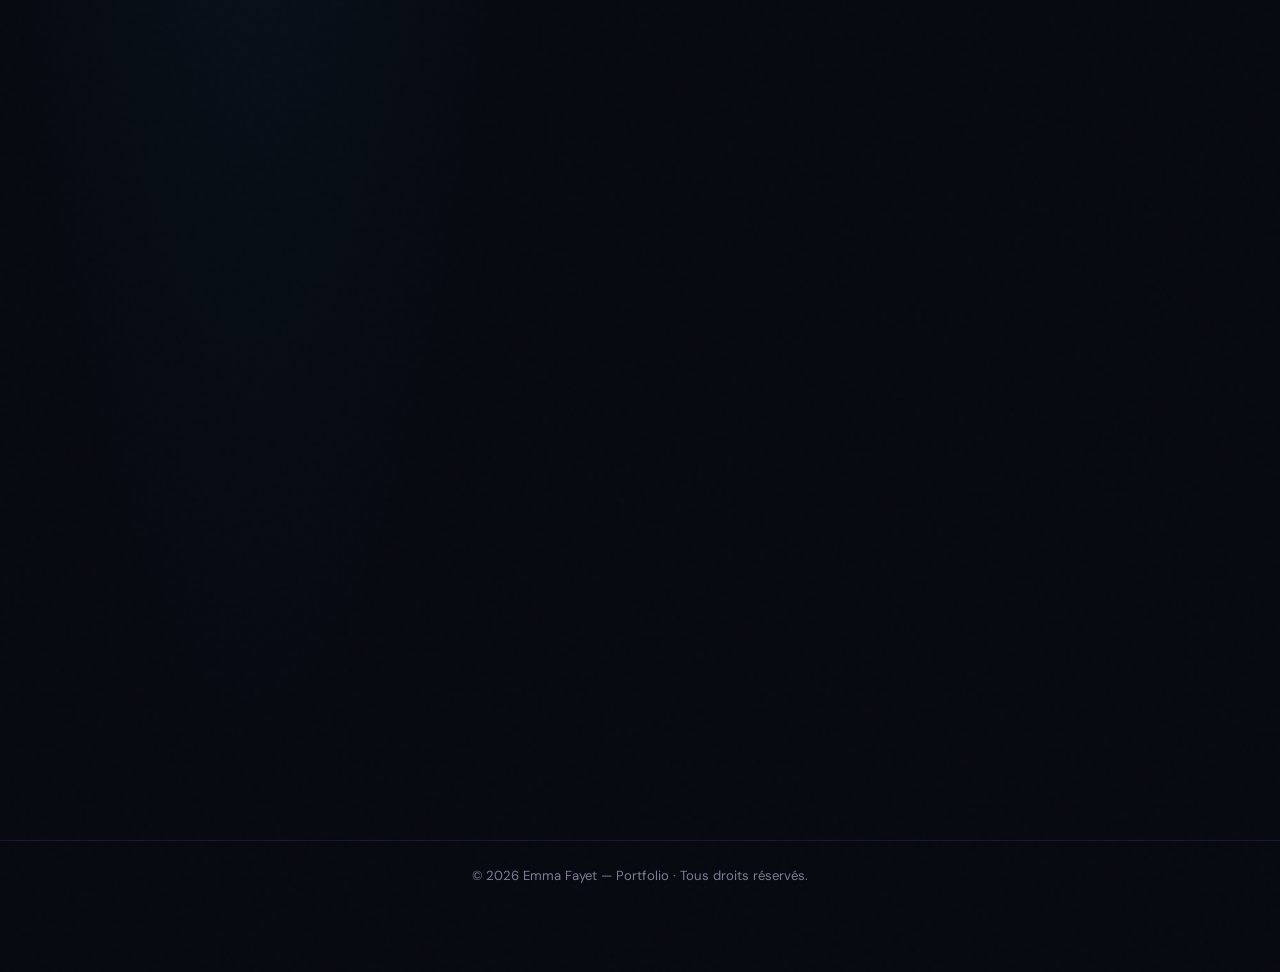
==== commit 1b895052: "Update index.html" ====
--- a/index.html
+++ b/index.html
@@ -4,7 +4,8 @@
   <meta charset="utf-8" />
   <meta name="viewport" content="width=device-width, initial-scale=1, maximum-scale=1" />
   <title>Emma Fayet — Portfolio</title>
-  <meta name="description" content="Portfolio étudiant : présentation, projets, CV, contact." />
+  <meta name="description" content="Portfolio d'Emma Fayet, étudiante en BTS SIO SISR — future administratrice systèmes et réseaux. Cusset, Auvergne." />
+  <meta name="google-site-verification" content="07aca784924fb0c8" />
   <link rel="preconnect" href="https://fonts.googleapis.com">
   <link rel="preconnect" href="https://fonts.gstatic.com" crossorigin>
   <link href="https://fonts.googleapis.com/css2?family=Syne:wght@400;600;700;800&family=DM+Sans:ital,wght@0,300;0,400;0,500;1,300&display=swap" rel="stylesheet">
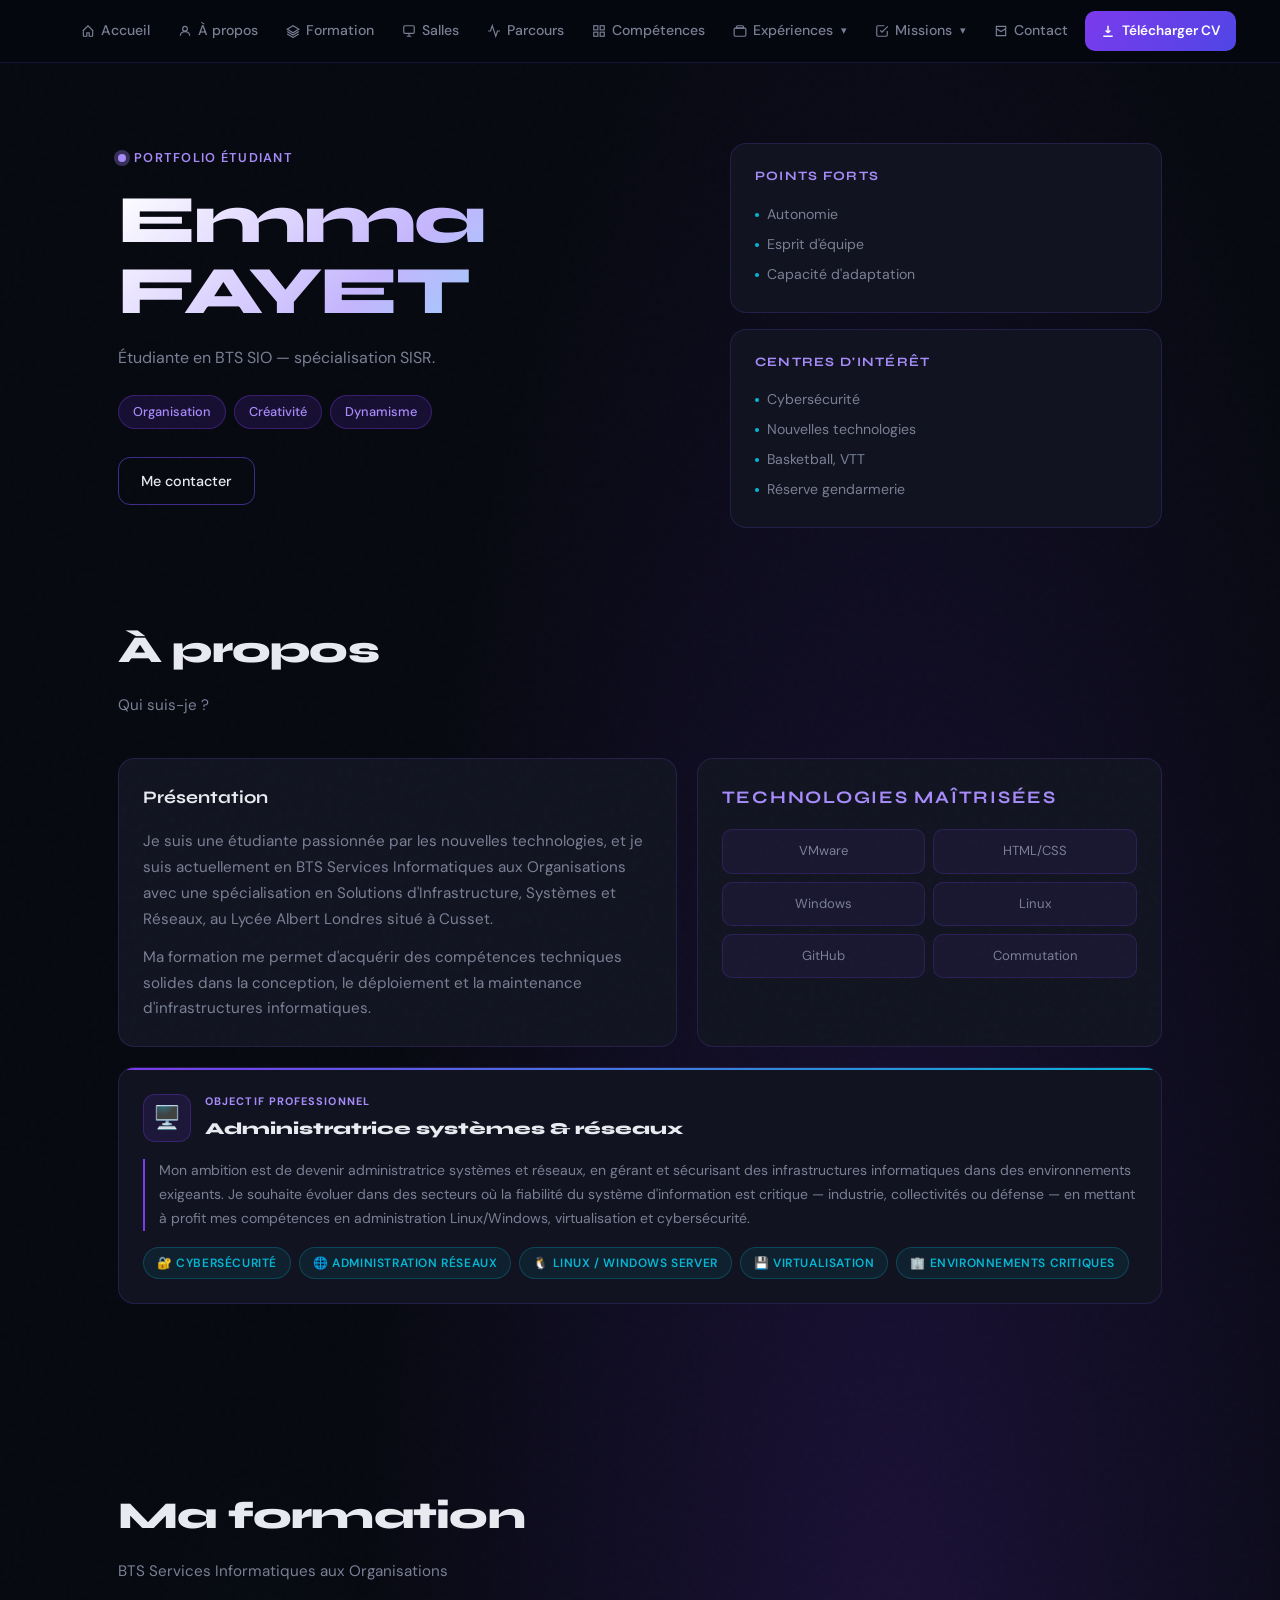
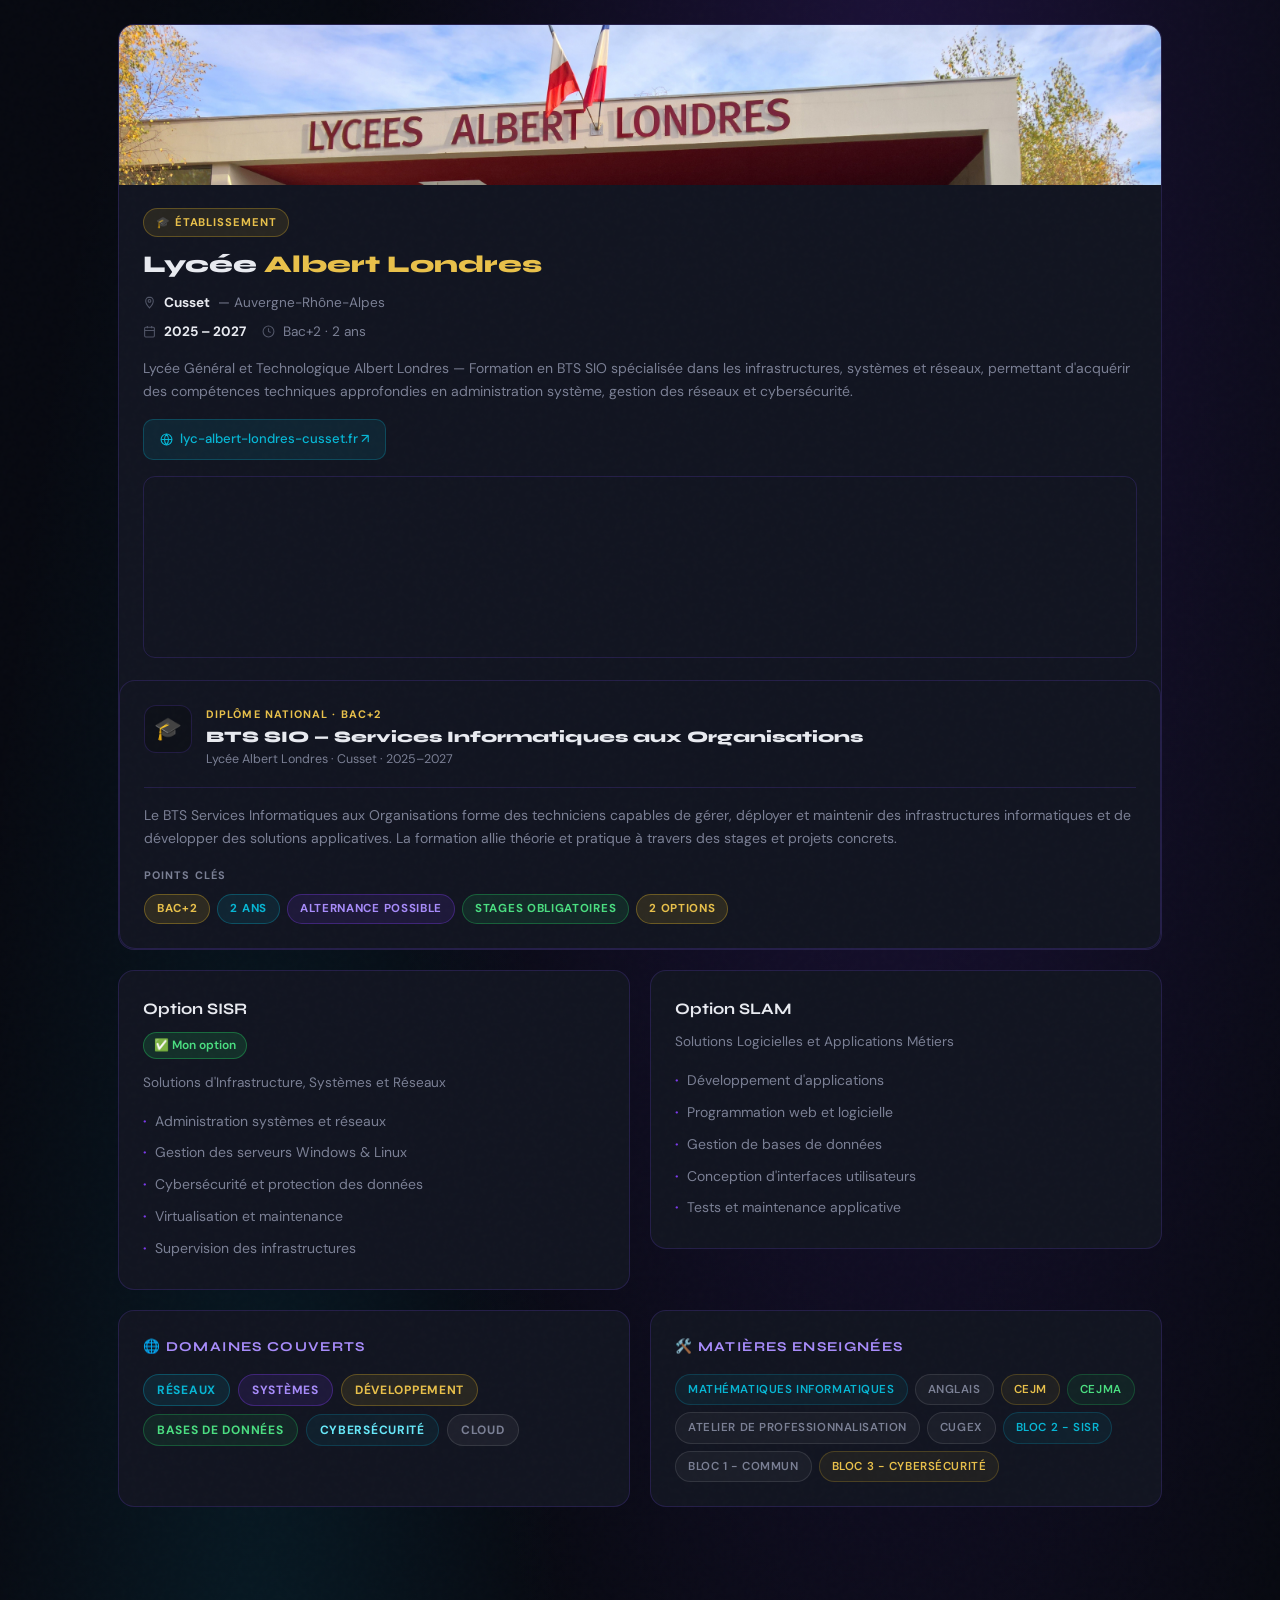
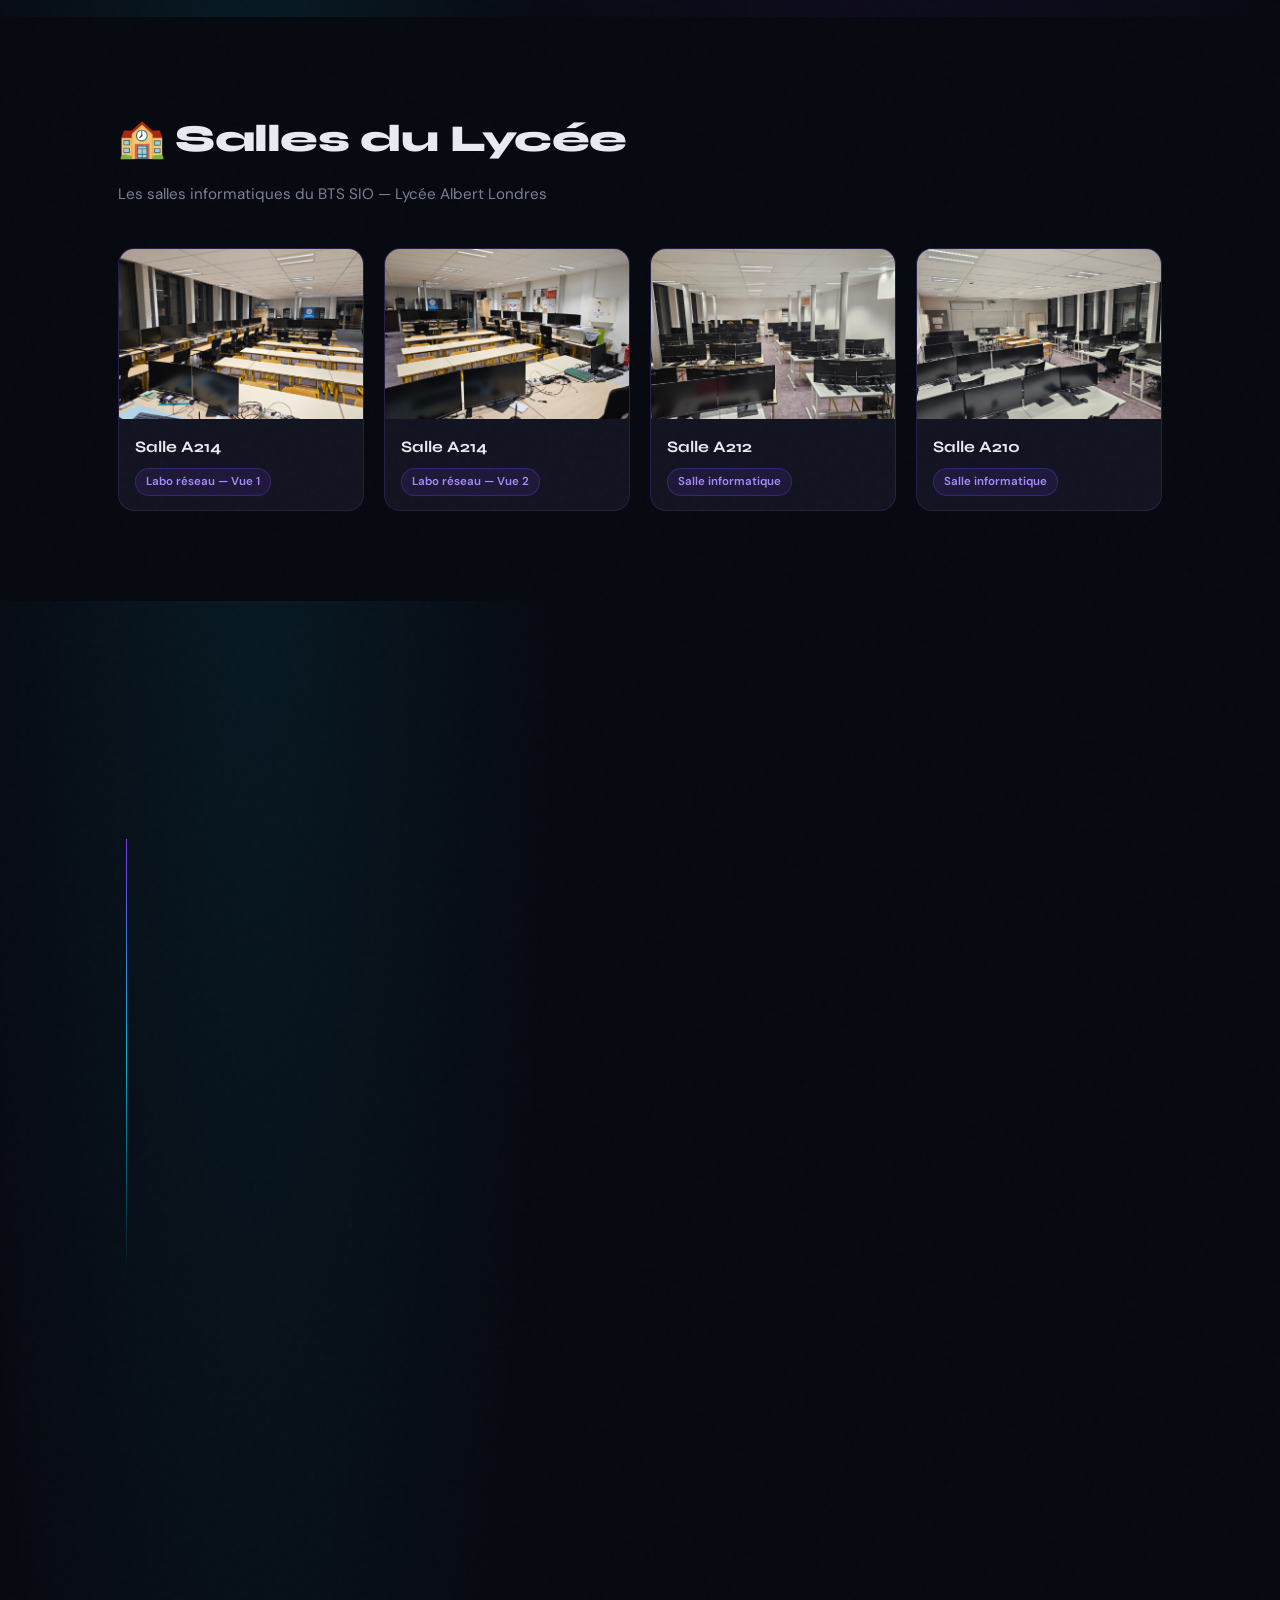
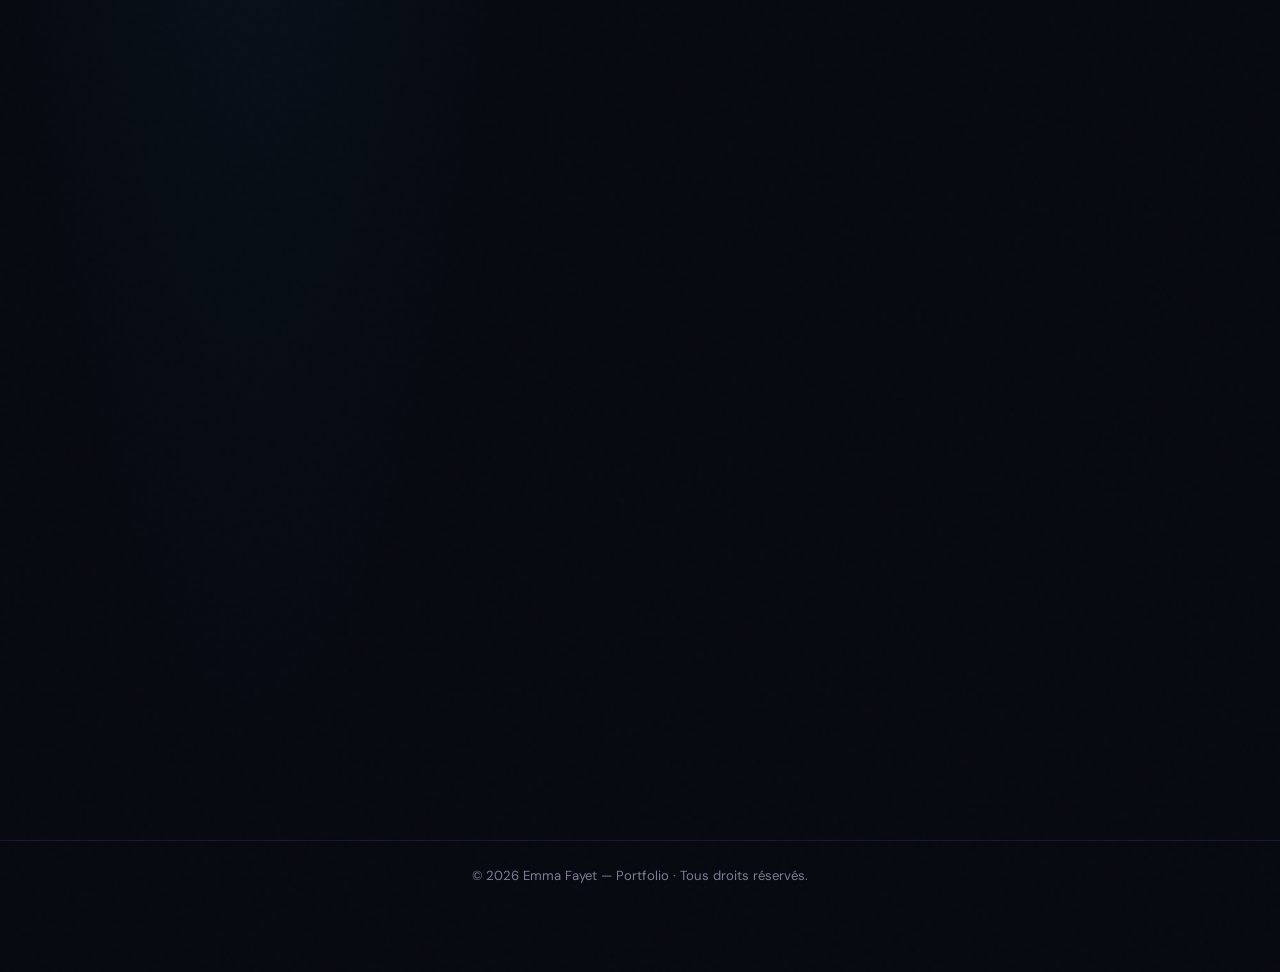
==== commit adf21fc7: "Update index.html" ====
--- a/index.html
+++ b/index.html
@@ -5,7 +5,7 @@
   <meta name="viewport" content="width=device-width, initial-scale=1, maximum-scale=1" />
   <title>Emma Fayet — Portfolio</title>
   <meta name="description" content="Portfolio d'Emma Fayet, étudiante en BTS SIO SISR — future administratrice systèmes et réseaux. Cusset, Auvergne." />
-  <meta name="google-site-verification" content="07aca784924fb0c8" />
+  <meta name="google-site-verification" content="vmALh5YdaxA2ozJxRY-9XpNUzxMUA7iUpsdv0UBSHiY" />
   <link rel="preconnect" href="https://fonts.googleapis.com">
   <link rel="preconnect" href="https://fonts.gstatic.com" crossorigin>
   <link href="https://fonts.googleapis.com/css2?family=Syne:wght@400;600;700;800&family=DM+Sans:ital,wght@0,300;0,400;0,500;1,300&display=swap" rel="stylesheet">
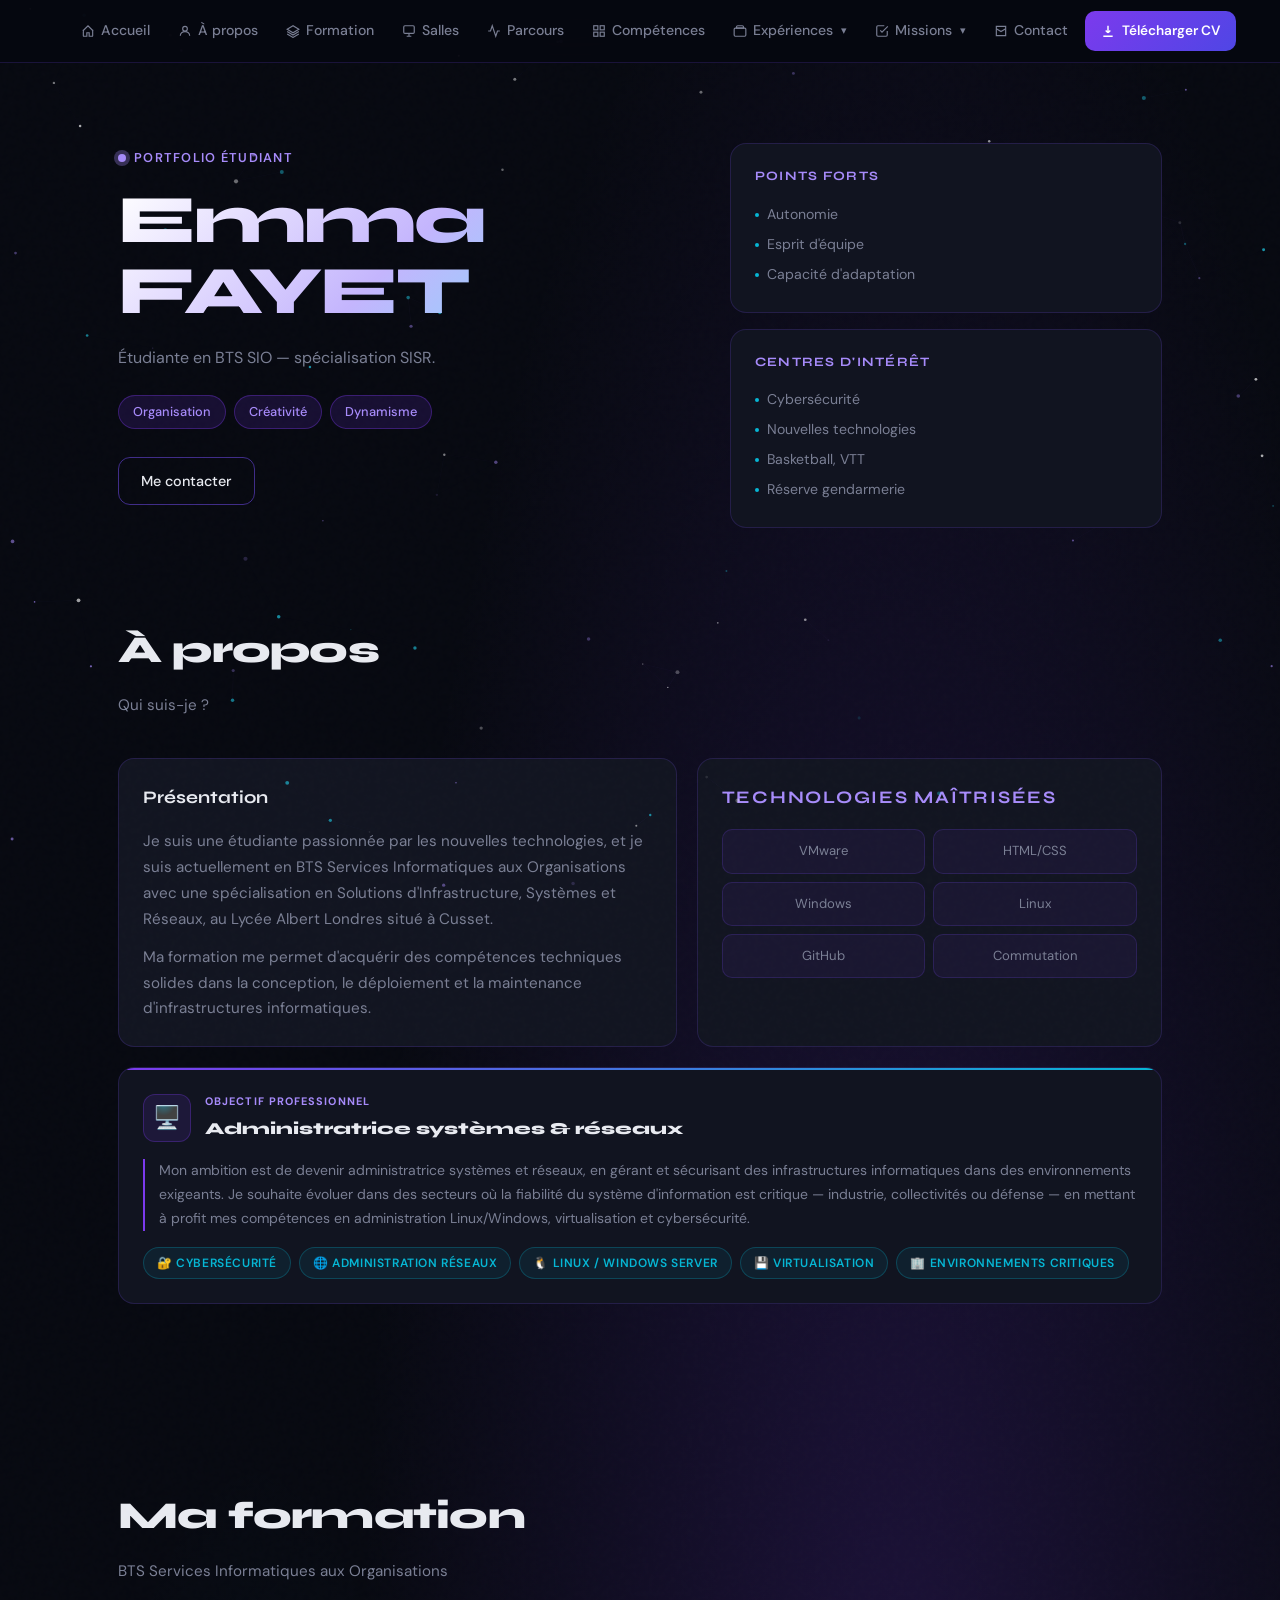
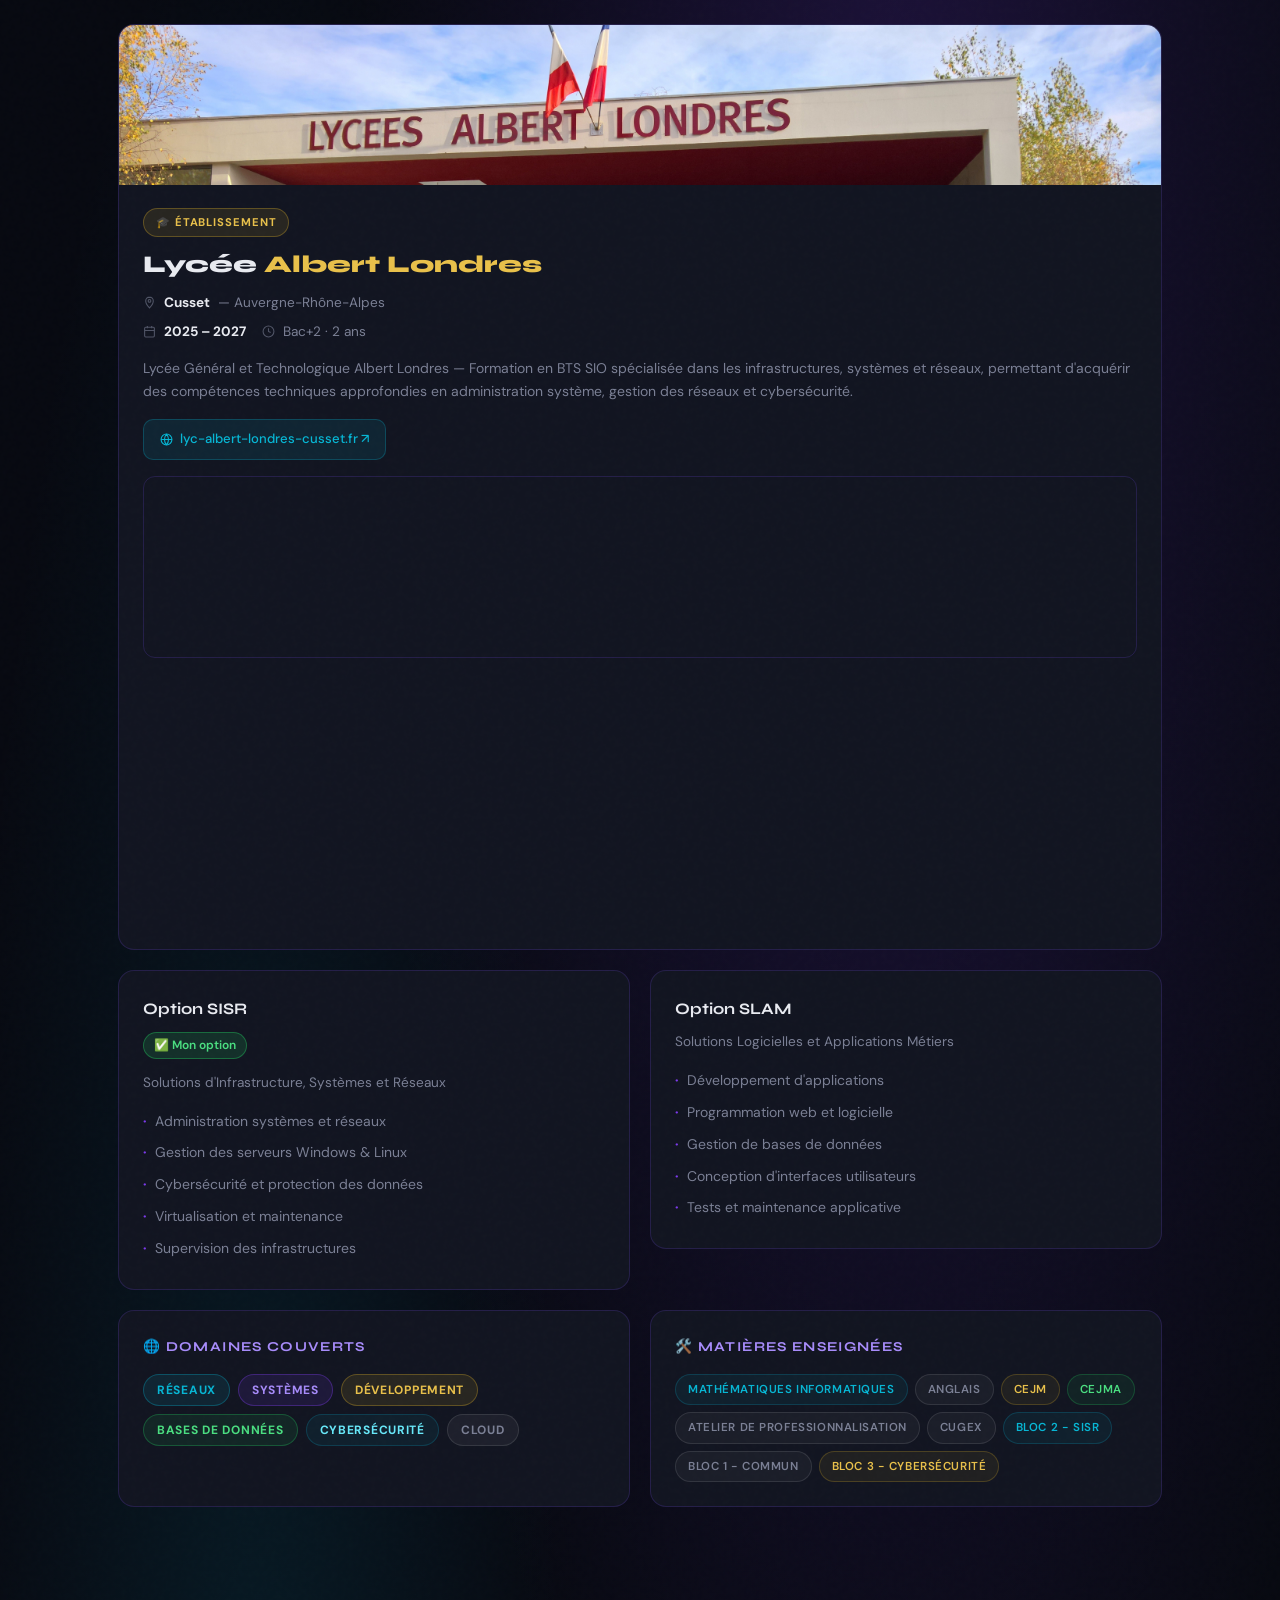
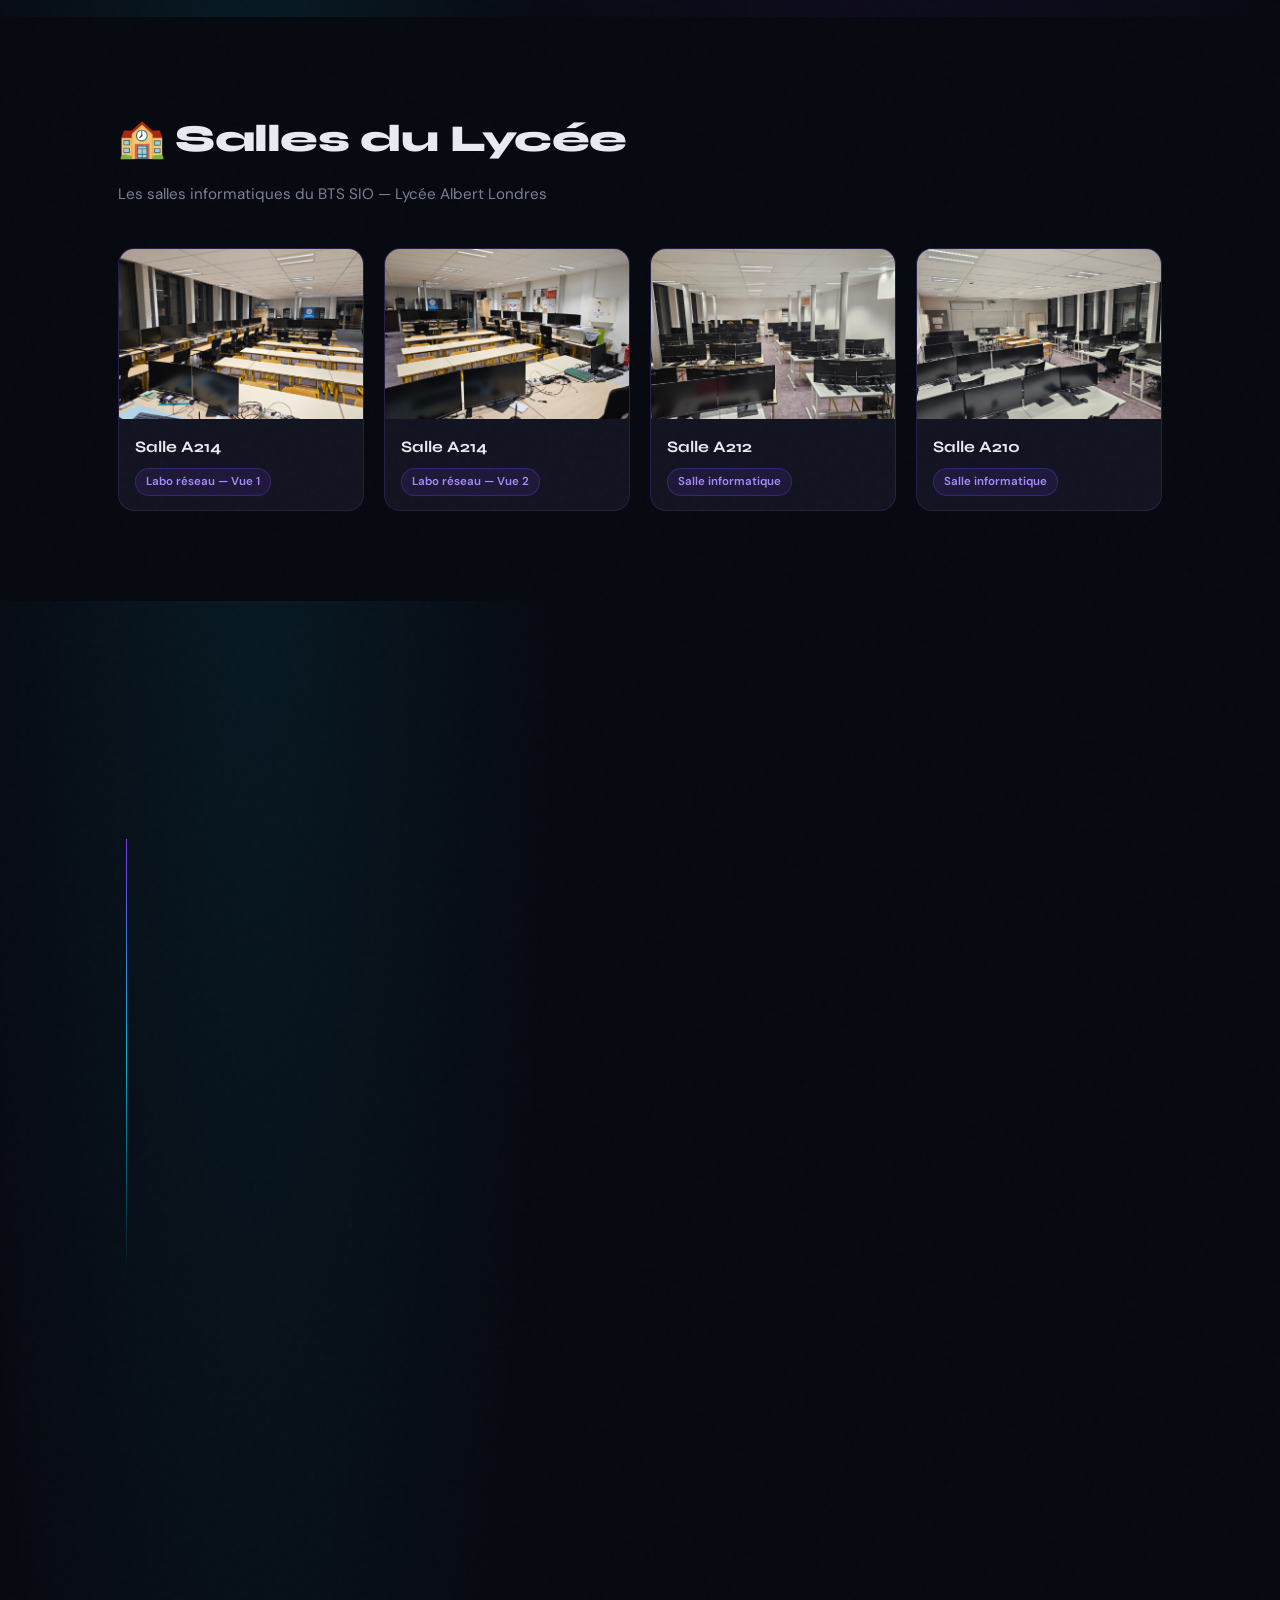
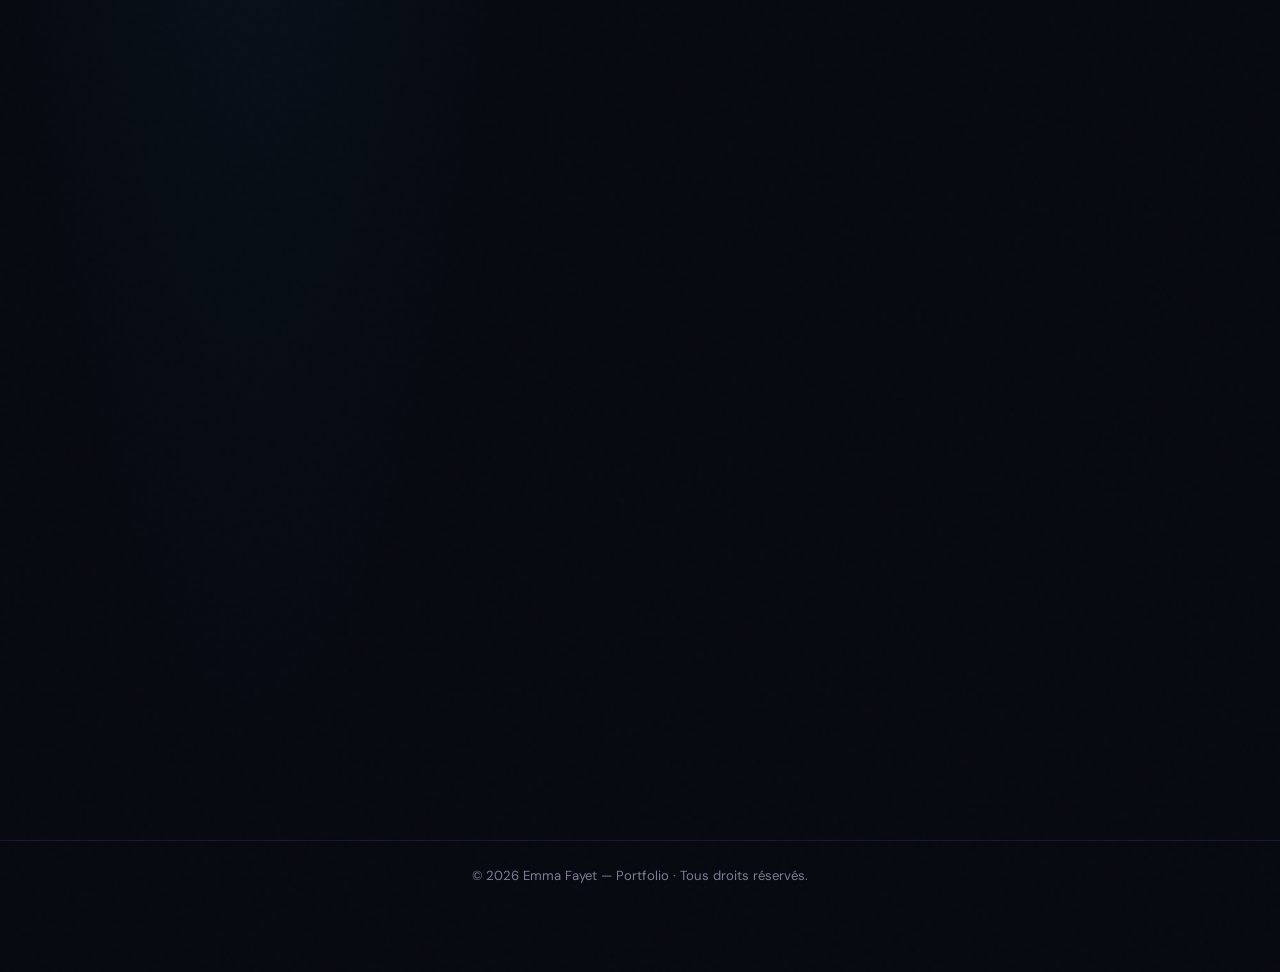
==== commit 619b103f: "Update print statement from 'Hello' to 'Goodbye'" ====
--- a/index.html
+++ b/index.html
@@ -1383,6 +1383,24 @@
   document.querySelectorAll('.reveal').forEach((el, i) => { el.style.transitionDelay = `${i * 40}ms`; io.observe(el); });
 });
 </script>
+  <canvas id="bg-particles" style="position:fixed;inset:0;pointer-events:none;z-index:0;"></canvas>
+
+<script>
+(function(){
+  const canvas = document.getElementById('bg-particles');
+  const ctx = canvas.getContext('2d');
+  let W, H, particles = [];
+  const COUNT = 90;
+  const COLORS = ['rgba(167,139,250,','rgba(34,211,238,','rgba(255,255,255,'];
+  function rand(a,b){return Math.random()*(b-a)+a;}
+  function resize(){W=canvas.width=window.innerWidth;H=canvas.height=window.innerHeight;}
+  function create(){return{x:rand(0,W),y:rand(0,H),r:rand(0.6,2.2),vx:rand(-0.18,0.18),vy:rand(-0.18,0.18),alpha:rand(0.15,0.7),dalpha:rand(0.003,0.008)*(Math.random()<0.5?1:-1),color:COLORS[Math.floor(Math.random()*COLORS.length)]};}
+  function connections(){for(let i=0;i<particles.length;i++){for(let j=i+1;j<particles.length;j++){const dx=particles[i].x-particles[j].x,dy=particles[i].y-particles[j].y,d=Math.sqrt(dx*dx+dy*dy);if(d<90){ctx.beginPath();ctx.strokeStyle=`rgba(167,139,250,${(1-d/90)*0.08})`;ctx.lineWidth=0.5;ctx.moveTo(particles[i].x,particles[i].y);ctx.lineTo(particles[j].x,particles[j].y);ctx.stroke();}}}}
+  function loop(){ctx.clearRect(0,0,W,H);connections();for(const p of particles){p.x+=p.vx;p.y+=p.vy;p.alpha+=p.dalpha;if(p.alpha>0.7||p.alpha<0.1)p.dalpha*=-1;if(p.x<-5)p.x=W+5;if(p.x>W+5)p.x=-5;if(p.y<-5)p.y=H+5;if(p.y>H+5)p.y=-5;ctx.beginPath();ctx.arc(p.x,p.y,p.r,0,Math.PI*2);ctx.fillStyle=p.color+p.alpha+')';ctx.fill();}requestAnimationFrame(loop);}
+  resize();particles=Array.from({length:COUNT},create);loop();
+  window.addEventListener('resize',resize);
+})();
+</script>
  
 </body>
 </html>
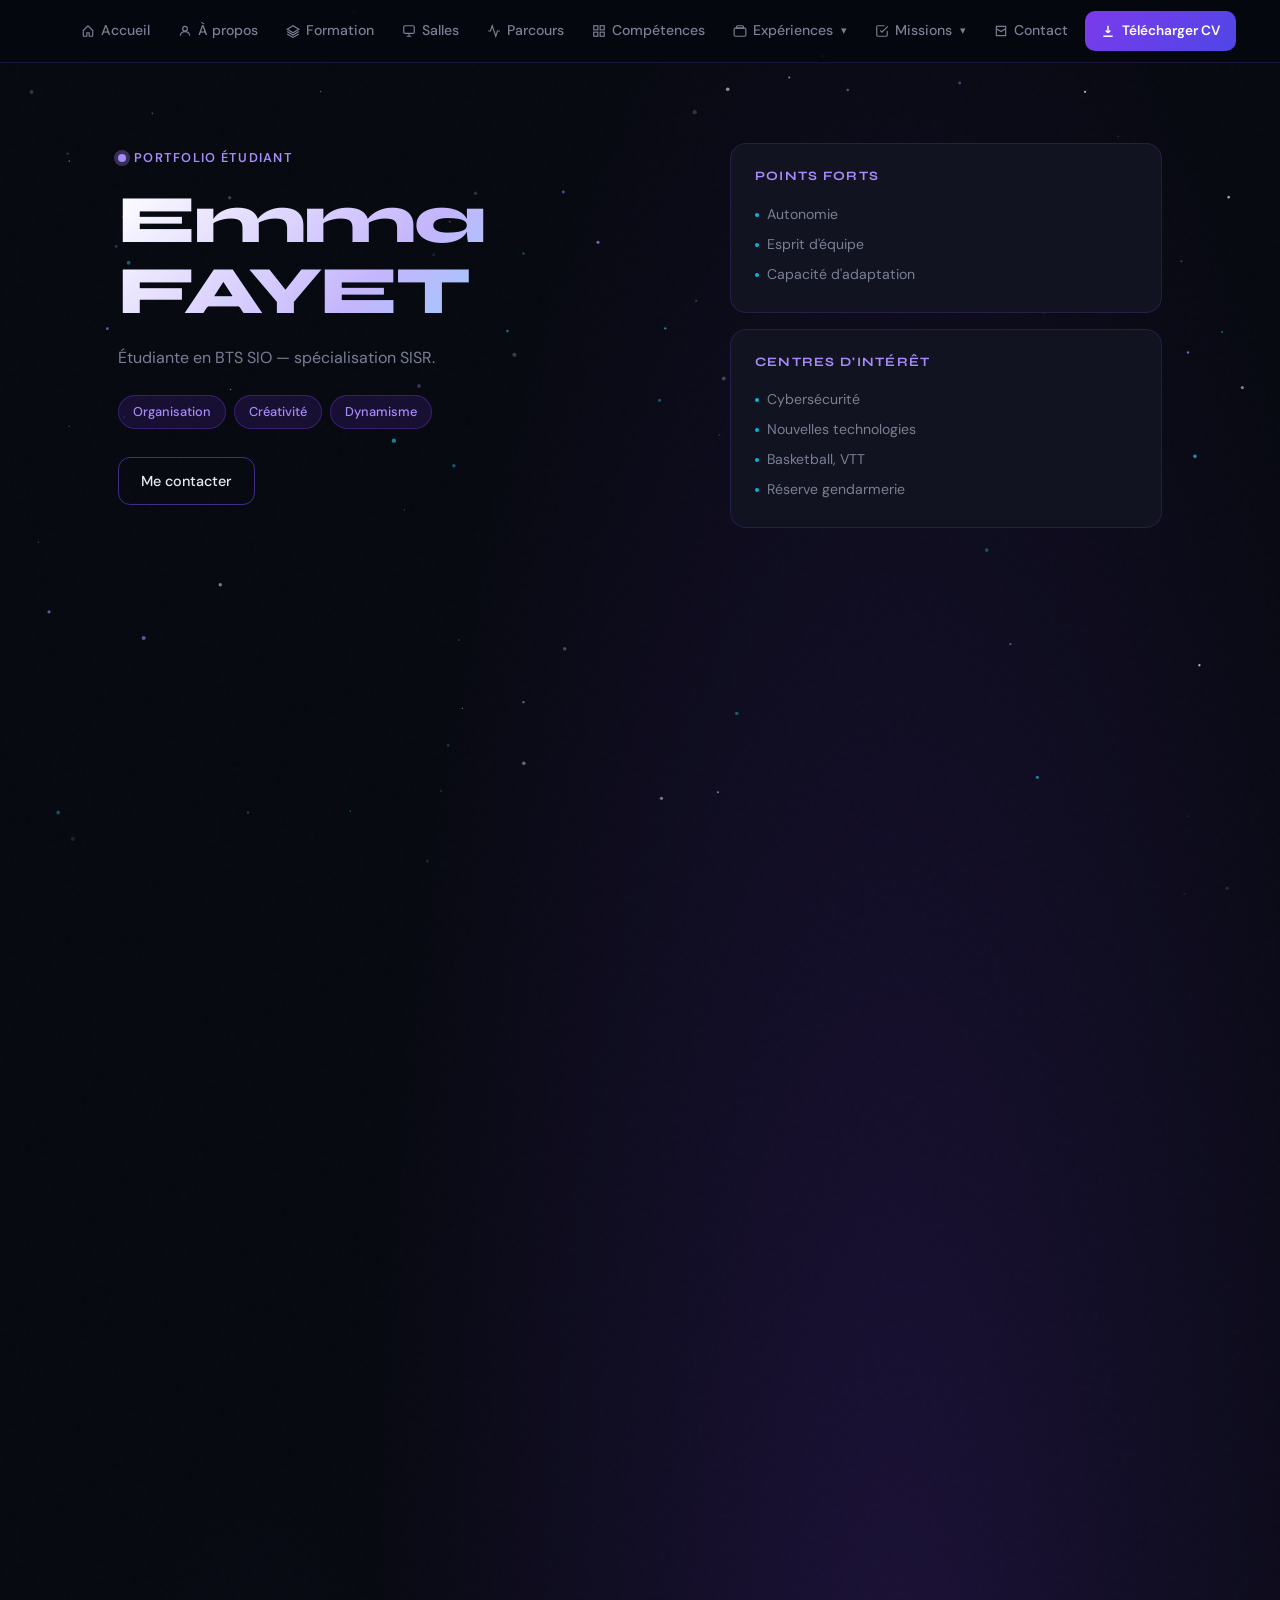
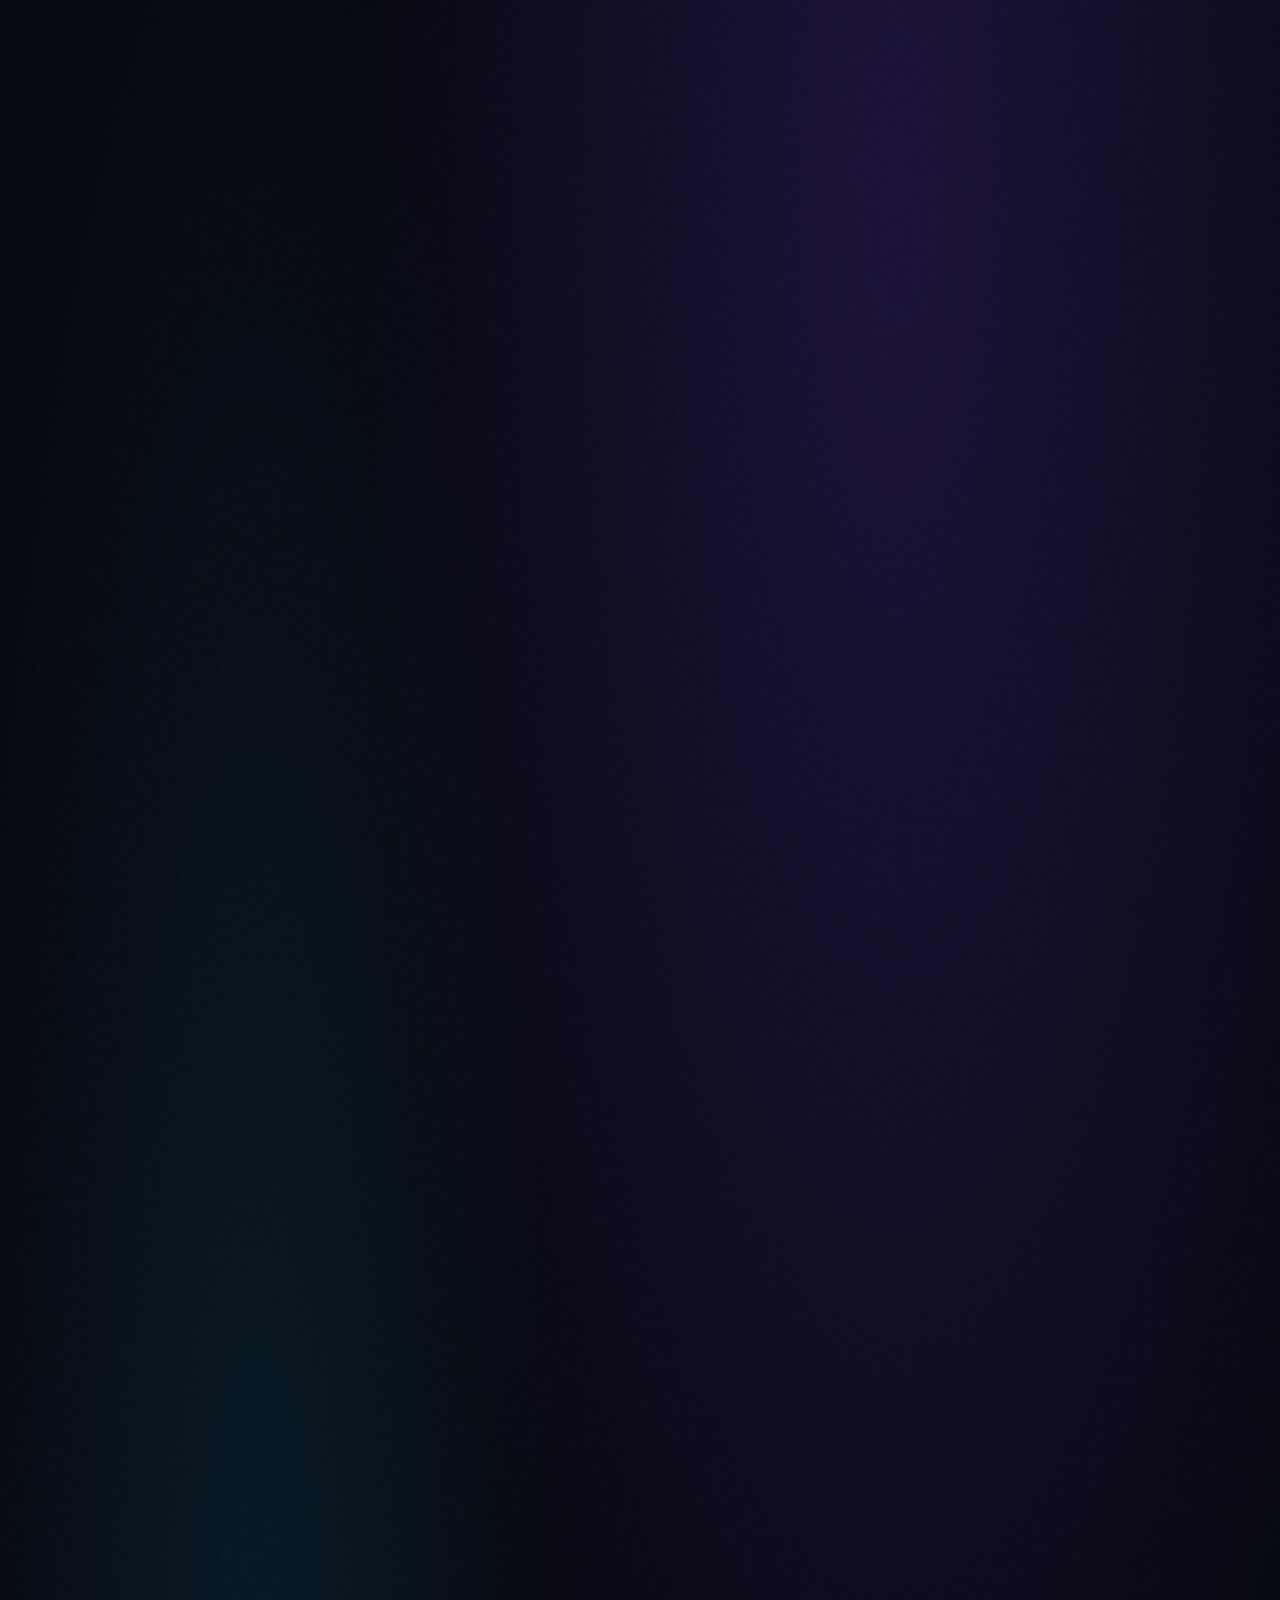
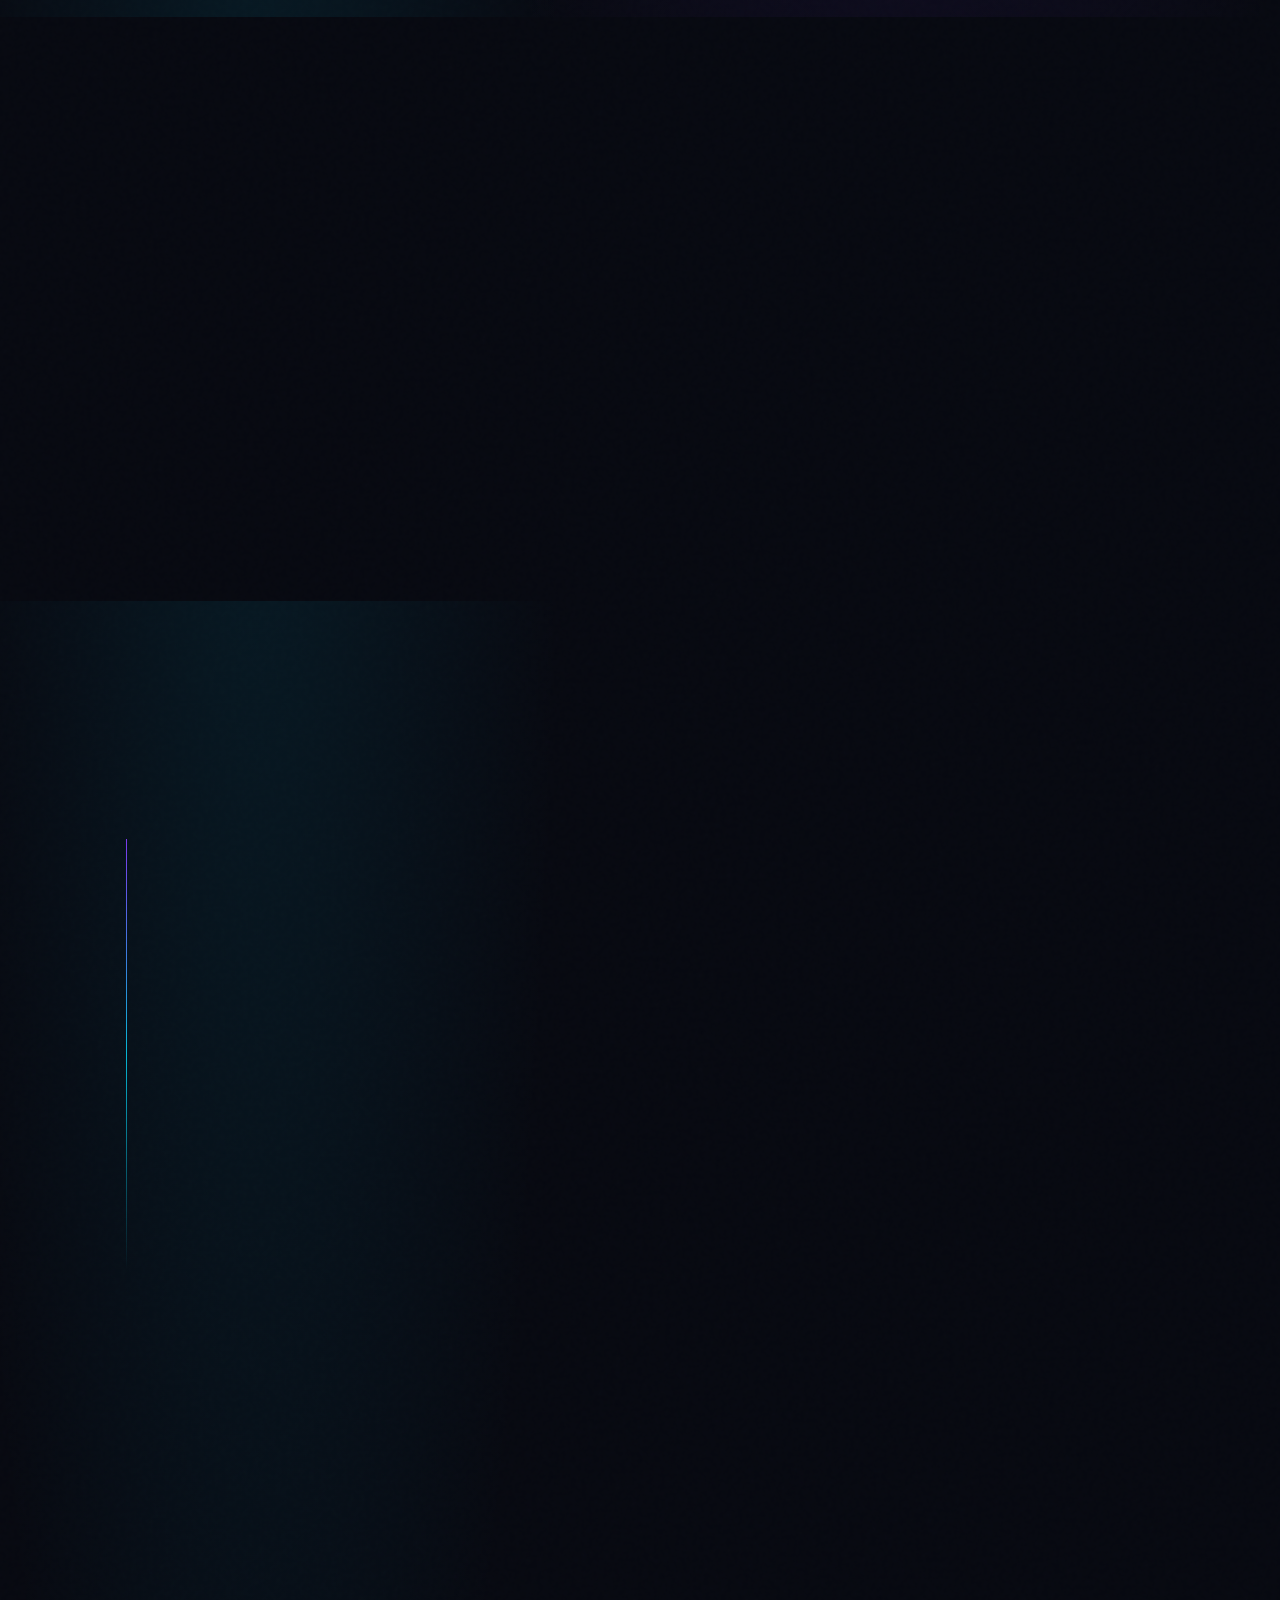
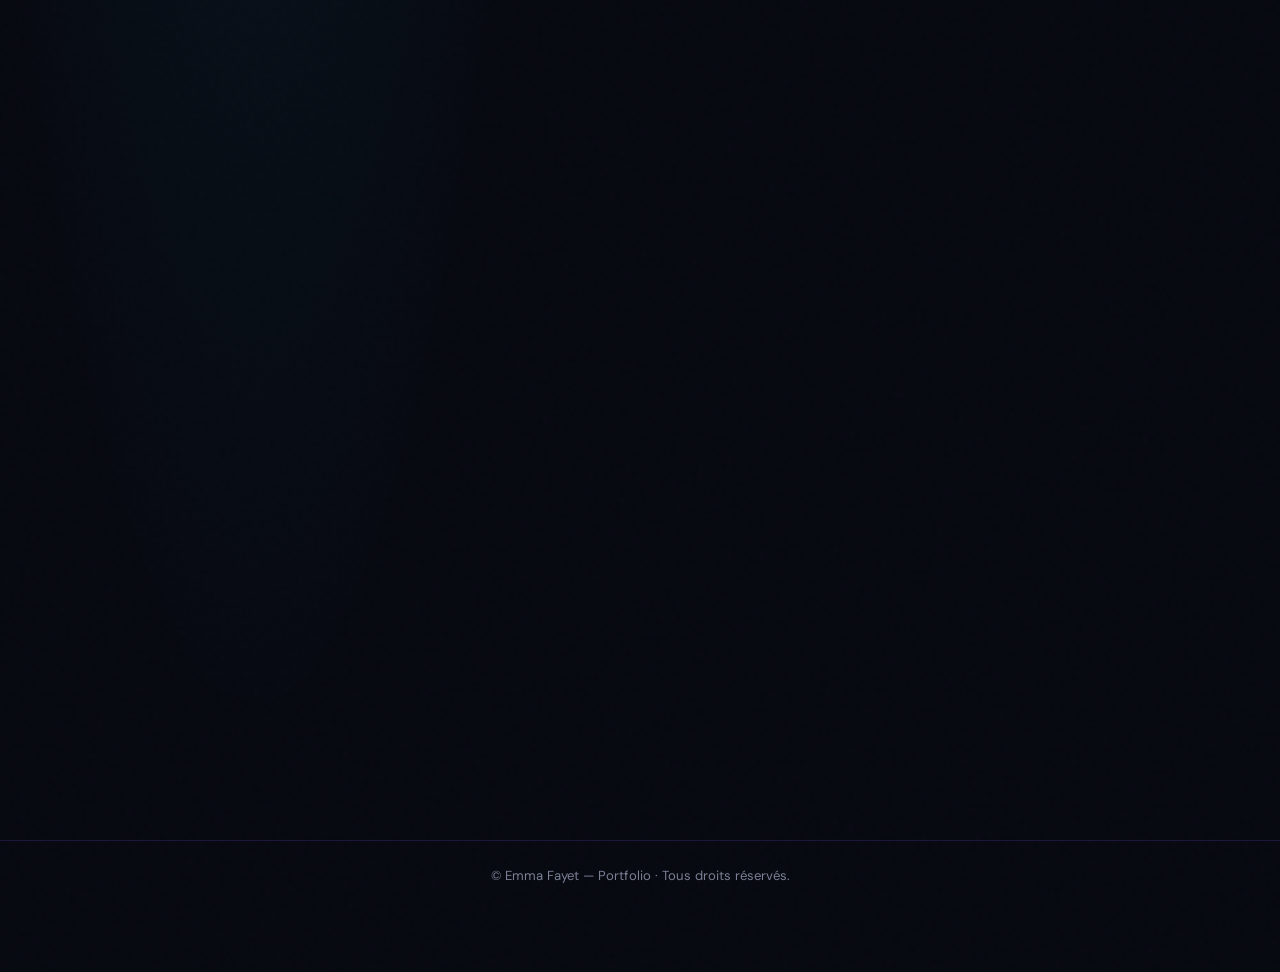
==== commit 15706467: "Update index.html" ====
--- a/index.html
+++ b/index.html
@@ -1373,14 +1373,34 @@
 });
  
  
-  const hamburger = document.getElementById('hamburger');
-  const navMenu   = document.getElementById('navMenu');
-  hamburger.addEventListener('click', () => { hamburger.classList.toggle('active'); navMenu.style.display = navMenu.style.display === 'none' ? 'flex' : 'none'; });
- 
-  const io = new IntersectionObserver((entries) => {
-    entries.forEach(e => { if (e.isIntersecting) { e.target.classList.add('visible'); io.unobserve(e.target); } });
-  }, { threshold: 0.1 });
-  document.querySelectorAll('.reveal').forEach((el, i) => { el.style.transitionDelay = `${i * 40}ms`; io.observe(el); });
+  // ─────────────────────────────────────────────────────────────
+// PATCH HAMBURGER — remplace la logique existante du hamburger
+// Colle ce bloc à la place de l'ancien listener "hamburger"
+// dans ton DOMContentLoaded
+// ─────────────────────────────────────────────────────────────
+
+const hamburger = document.getElementById('hamburger');
+const navMenu   = document.getElementById('navMenu');
+
+hamburger.addEventListener('click', () => {
+  hamburger.classList.toggle('active');
+  navMenu.classList.toggle('mobile-open');
+});
+
+// Fermer le menu quand on clique sur un lien simple
+navMenu.querySelectorAll('a.nav-item').forEach(link => {
+  link.addEventListener('click', () => {
+    hamburger.classList.remove('active');
+    navMenu.classList.remove('mobile-open');
+  });
+});
+
+// Fermer si on clique en dehors
+document.addEventListener('click', (e) => {
+  if (!navMenu.contains(e.target) && !hamburger.contains(e.target)) {
+    hamburger.classList.remove('active');
+    navMenu.classList.remove('mobile-open');
+  }
 });
 </script>
   <canvas id="bg-particles" style="position:fixed;inset:0;pointer-events:none;z-index:0;"></canvas>
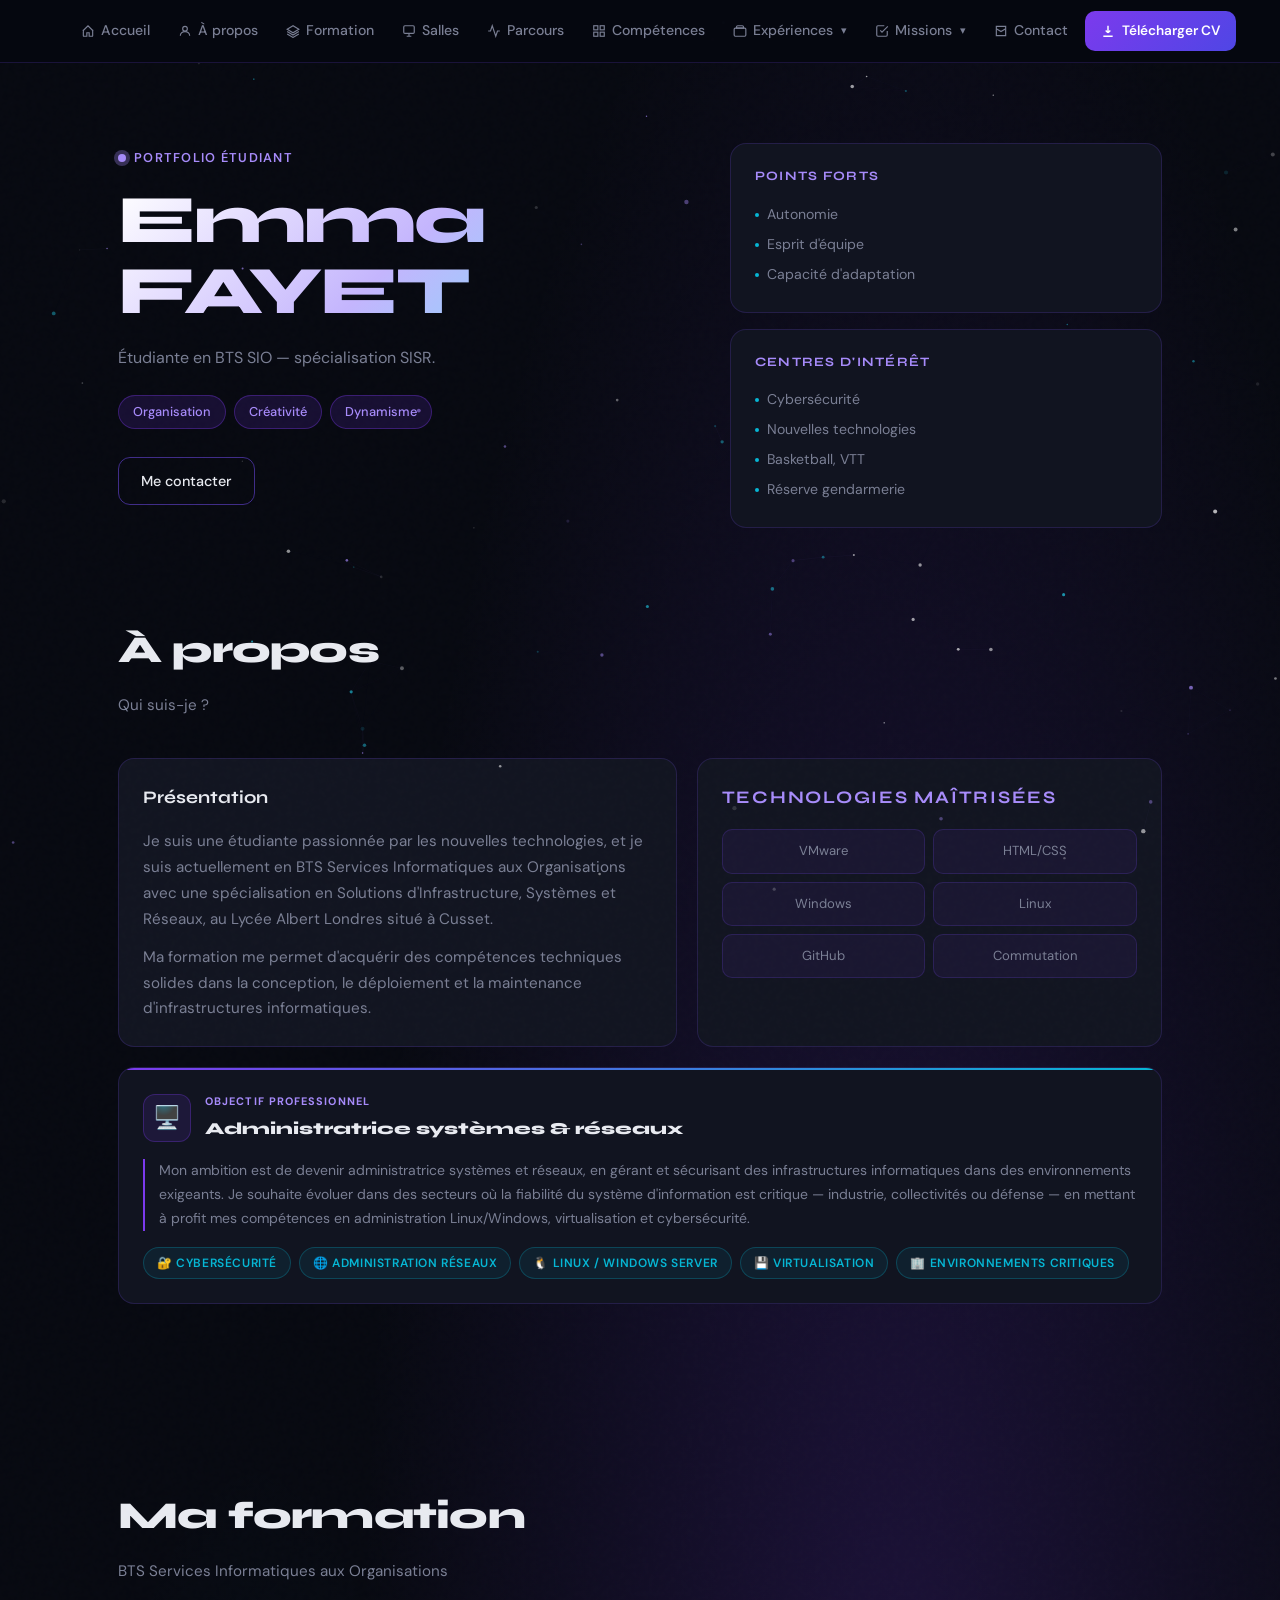
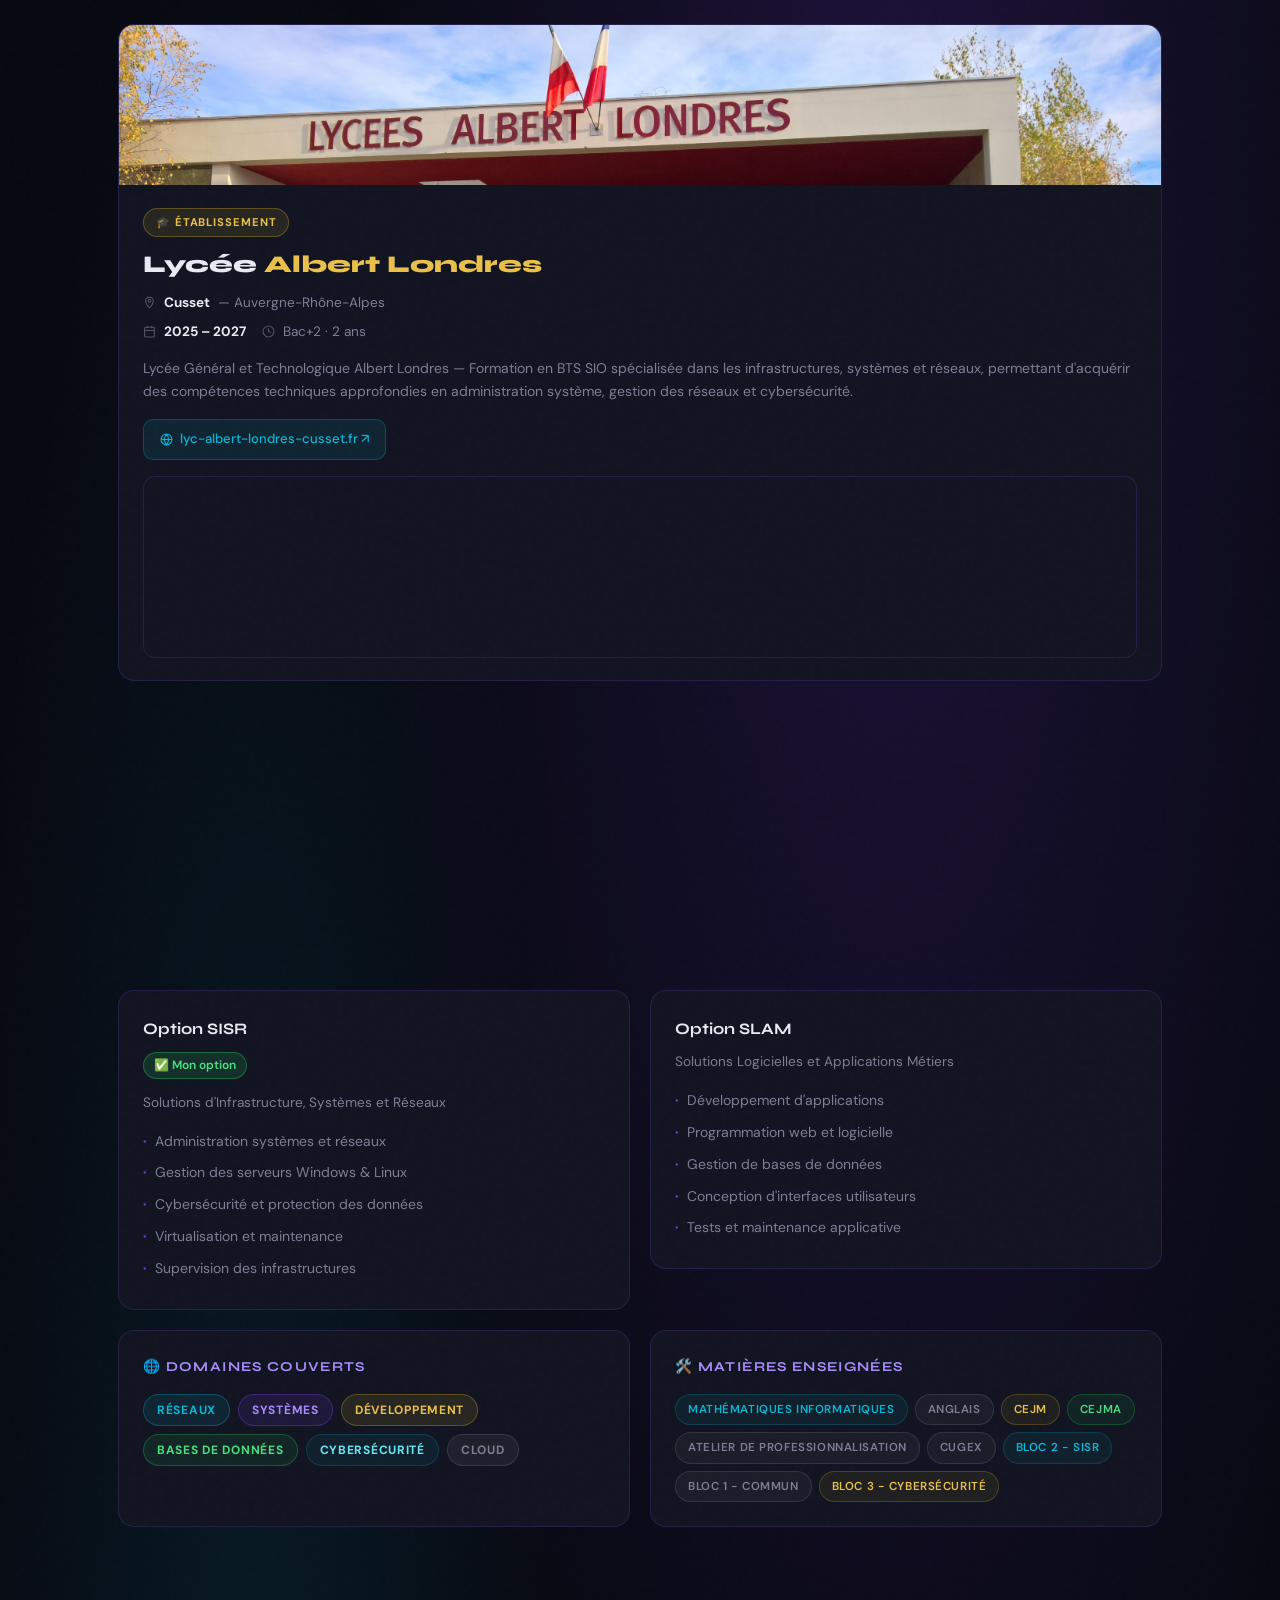
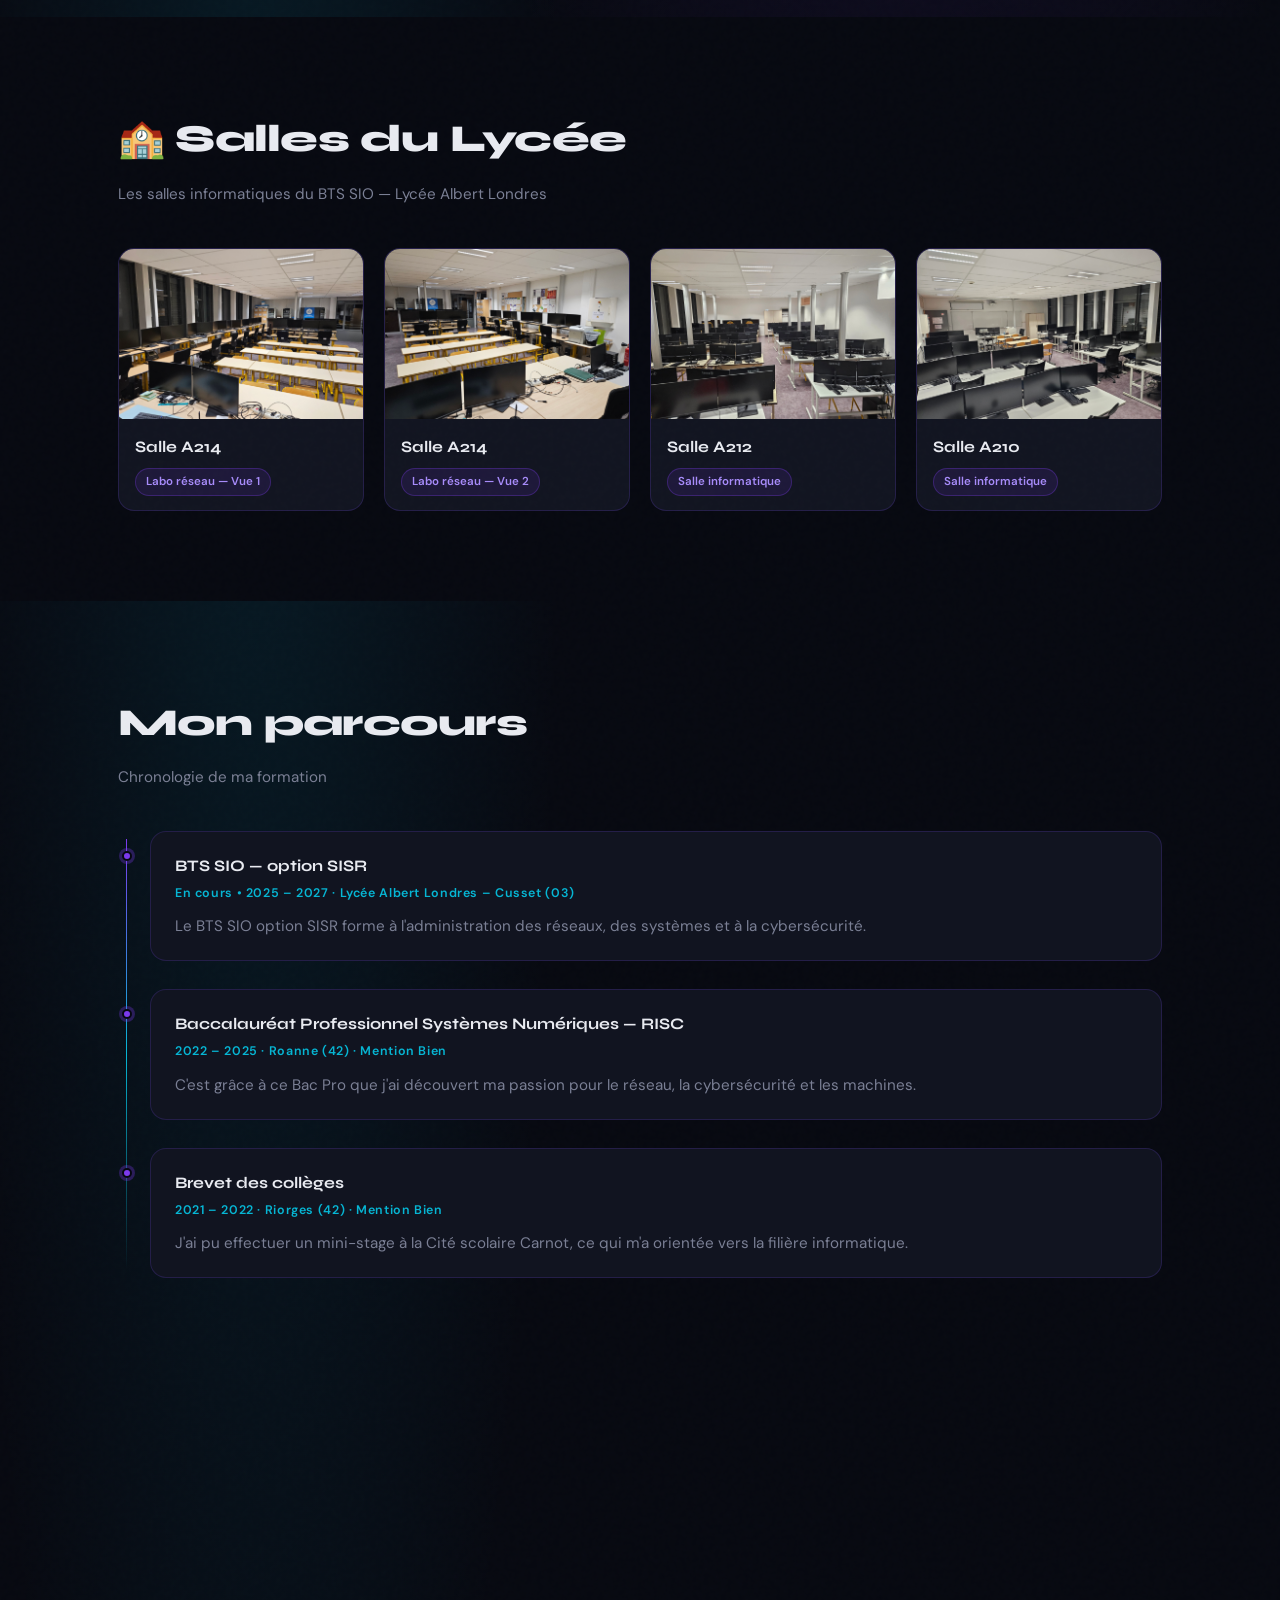
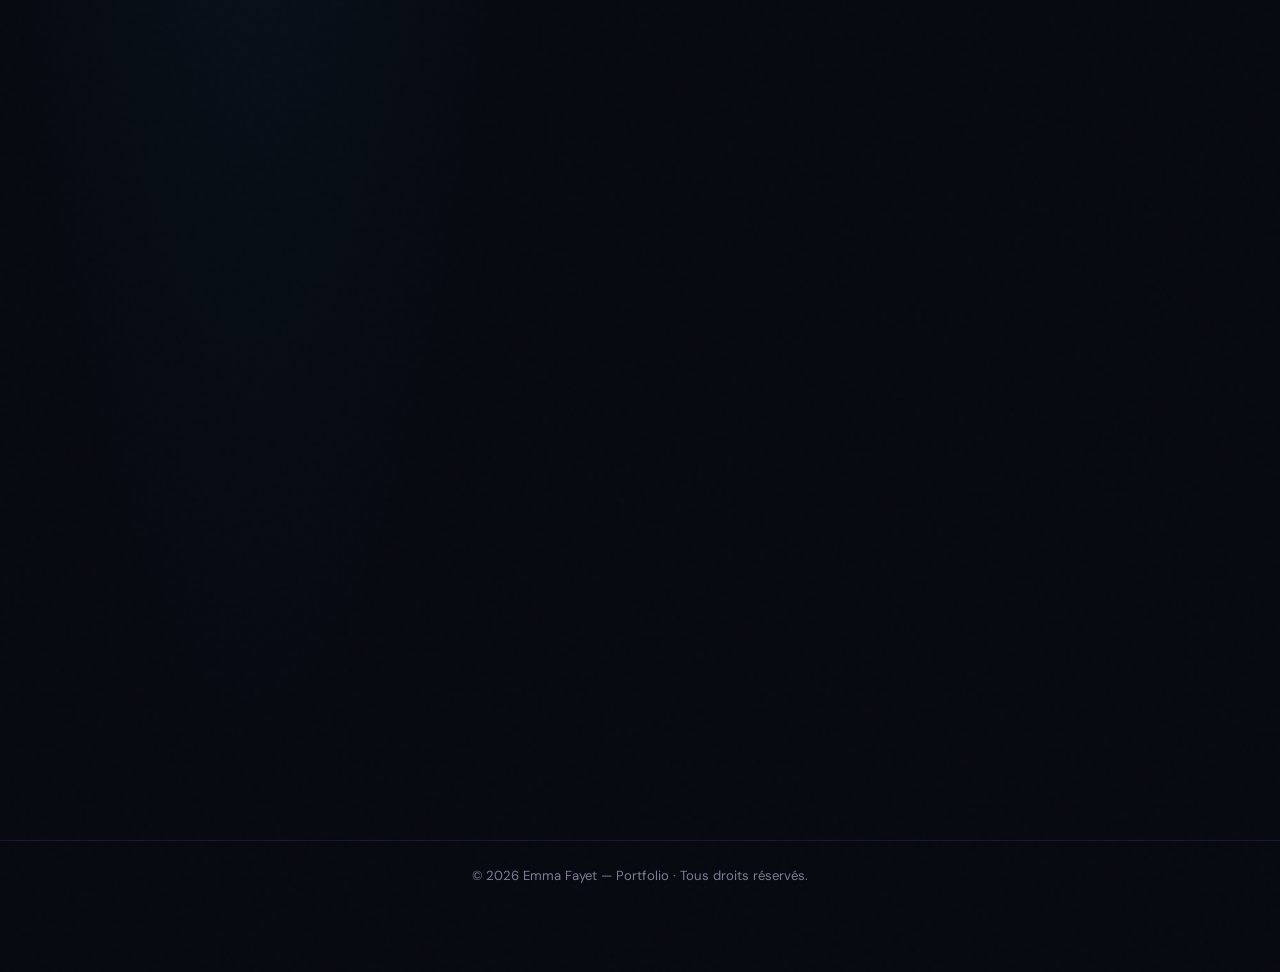
==== commit 02bac9fa: "Update index.html" ====
--- a/index.html
+++ b/index.html
@@ -32,7 +32,7 @@
   --font-head: 'Syne', sans-serif;
   --font-body: 'DM Sans', sans-serif;
 }
- 
+
 /* =============================================
    RESET & BASE
 ============================================= */
@@ -57,7 +57,7 @@
   letter-spacing: -0.02em;
 }
 .section-sub { color: var(--muted); font-size: 0.95rem; margin-bottom: 40px; }
- 
+
 /* =============================================
    NAVBAR
 ============================================= */
@@ -79,6 +79,15 @@
   align-items: center;
   gap: 6px;
 }
+
+/* Menu desktop : visible par défaut */
+#navMenu {
+  display: flex;
+  align-items: center;
+  gap: 2px;
+  flex: 1;
+}
+
 .nav-item {
   padding: 8px 13px;
   border-radius: 10px;
@@ -143,7 +152,6 @@
 }
 .nav-dropdown-menu a:hover { color: var(--text); background: rgba(124, 58, 237, 0.15); }
 .nav-dropdown-menu a .dot { width: 6px; height: 6px; border-radius: 50%; background: var(--brand); flex-shrink: 0; }
-.nav-spacer { flex: 1; }
 .btn-cv {
   display: inline-flex;
   align-items: center;
@@ -159,6 +167,8 @@
   white-space: nowrap;
 }
 .btn-cv:hover { transform: translateY(-2px); box-shadow: 0 8px 20px rgba(124, 58, 237, 0.45); }
+
+/* Hamburger : caché sur desktop */
 .nav-hamburger {
   display: none;
   flex-direction: column;
@@ -166,12 +176,111 @@
   cursor: pointer;
   padding: 6px;
   margin-left: auto;
+  background: none;
+  border: none;
 }
 .nav-hamburger span { display: block; width: 22px; height: 2px; background: var(--text); border-radius: 2px; transition: 0.3s; }
 .nav-hamburger.active span:nth-child(1) { transform: translateY(7px) rotate(45deg); }
 .nav-hamburger.active span:nth-child(2) { opacity: 0; }
 .nav-hamburger.active span:nth-child(3) { transform: translateY(-7px) rotate(-45deg); }
- 
+
+/* =============================================
+   RESPONSIVE NAVBAR
+============================================= */
+@media (max-width: 768px) {
+  .nav-hamburger { display: flex; }
+  .nav-inner { height: 56px; padding: 0 18px; }
+
+  /* Menu mobile : caché par défaut */
+  #navMenu {
+    display: none;
+    flex-direction: column;
+    align-items: stretch;
+    gap: 2px;
+    position: fixed;
+    top: 56px;
+    left: 0;
+    right: 0;
+    bottom: 0;
+    background: rgba(6, 8, 16, 0.98);
+    backdrop-filter: blur(20px);
+    -webkit-backdrop-filter: blur(20px);
+    border-top: 1px solid var(--border);
+    padding: 16px 14px 30px;
+    overflow-y: auto;
+    z-index: 1005;
+  }
+  /* Ouvert via JS */
+  #navMenu.open {
+    display: flex;
+  }
+
+  .nav-item {
+    padding: 13px 16px;
+    font-size: 0.95rem;
+    width: 100%;
+    color: var(--text);
+  }
+
+  /* Spacer flex inutile en mobile */
+  #navMenu > div:last-of-type {
+    display: none;
+  }
+
+  .btn-cv {
+    margin-top: 8px;
+    padding: 13px 18px;
+    font-size: 0.9rem;
+    border-radius: 12px;
+    justify-content: center;
+  }
+
+  /* Dropdowns en accordéon */
+  .nav-dropdown { width: 100%; }
+  .nav-dropdown-toggle {
+    padding: 13px 16px;
+    font-size: 0.95rem;
+    width: 100%;
+    color: var(--text);
+  }
+  .nav-dropdown-menu {
+    position: static;
+    opacity: 1;
+    transform: none;
+    pointer-events: auto;
+    display: none;
+    border: none;
+    background: rgba(255,255,255,0.04);
+    border-radius: 10px;
+    margin: 4px 0 4px 12px;
+    padding: 6px;
+    box-shadow: none;
+  }
+  .nav-dropdown.active .nav-dropdown-menu { display: block; }
+
+  /* Mega-dropdown : colonne unique */
+  .exp-mega {
+    flex-direction: column !important;
+    min-width: unset !important;
+    padding: 6px !important;
+  }
+  .exp-col-divider {
+    width: 100% !important;
+    height: 1px !important;
+    margin: 6px 0 !important;
+  }
+  .nav-dropdown-menu a {
+    padding: 10px 14px;
+    font-size: 0.875rem;
+    color: var(--muted);
+  }
+}
+
+@media (max-width: 1024px) and (min-width: 769px) {
+  .nav-item, .nav-dropdown-toggle { padding: 7px 9px; font-size: 0.82rem; }
+  .btn-cv { padding: 7px 12px; font-size: 0.8rem; }
+}
+
 /* =============================================
    HERO
 ============================================= */
@@ -203,6 +312,18 @@
   position: relative;
   z-index: 1;
 }
+@media (max-width: 900px) {
+  .hero-wrap { padding: 50px 0 40px; }
+  .hero-layout { grid-template-columns: 1fr; gap: 32px; padding: 0 20px; }
+  .hero-cards { flex-direction: row !important; flex-wrap: wrap; gap: 14px; }
+  .hero-spec-card { flex: 1 1 calc(50% - 7px); min-width: 140px; width: auto !important; }
+}
+@media (max-width: 500px) {
+  .hero-cards { flex-direction: column !important; }
+  .hero-spec-card { width: 100% !important; flex: unset; }
+  .btn-ghost { width: 100%; justify-content: center; }
+}
+
 .kicker {
   display: inline-flex;
   align-items: center;
@@ -347,7 +468,7 @@
 .hero-spec-card ul { list-style: none; }
 .hero-spec-card li { font-size: 0.88rem; color: var(--muted); padding: 3px 0; display: flex; align-items: center; gap: 8px; }
 .hero-spec-card li::before { content: ''; width: 4px; height: 4px; border-radius: 50%; background: var(--brand2); flex-shrink: 0; }
- 
+
 /* =============================================
    CARDS COMMUNES
 ============================================= */
@@ -362,7 +483,7 @@
 .card p { color: var(--muted); margin-bottom: 12px; font-size: 0.95rem; }
 .card p:last-child { margin-bottom: 0; }
 .grid { display: grid; gap: 20px; }
- 
+
 /* =============================================
    ABOUT
 ============================================= */
@@ -390,9 +511,12 @@
   text-align: center;
 }
 .mini-card:hover { border-color: rgba(6,182,212,0.5); color: var(--brand2); background: rgba(6,182,212,0.07); }
- 
-/* =============================================
-   FORMATION — ENRICHIE
+@media (max-width: 768px) {
+  #about .about-grid { grid-template-columns: 1fr; }
+}
+
+/* =============================================
+   FORMATION
 ============================================= */
 #formation .formation-grid {
   display: grid;
@@ -416,8 +540,11 @@
 #formation .card ul { list-style: none; margin-top: 8px; }
 #formation .card li { font-size: 0.875rem; color: var(--muted); padding: 4px 0; display: flex; gap: 8px; align-items: baseline; }
 #formation .card li::before { content: '·'; color: var(--brand); font-weight: 700; flex-shrink: 0; }
- 
-/* ── Carte établissement ── */
+@media (max-width: 900px) {
+  #formation .formation-grid { grid-template-columns: 1fr; }
+  .formation-row { grid-template-columns: 1fr !important; }
+}
+
 .etab-card {
   background: var(--surface);
   border: 1px solid var(--border);
@@ -426,224 +553,97 @@
   transition: border-color 0.3s, transform 0.3s, box-shadow 0.3s;
 }
 .etab-card:hover { border-color: var(--border-bright); transform: translateY(-4px); box-shadow: 0 20px 40px rgba(0,0,0,0.4), 0 0 30px rgba(124,58,237,0.1); }
- 
-.etab-photo {
-  width: 100%;
-  height: 160px;
-  object-fit: cover;
-  display: block;
-}
- 
+.etab-photo { width: 100%; height: 160px; object-fit: cover; display: block; }
 .etab-photo-placeholder {
-  width: 100%;
-  height: 160px;
+  width: 100%; height: 160px;
   background: linear-gradient(135deg, rgba(124,58,237,0.15) 0%, rgba(6,182,212,0.1) 100%);
-  display: flex;
-  align-items: center;
-  justify-content: center;
-  font-size: 2.5rem;
-}
- 
+  display: flex; align-items: center; justify-content: center; font-size: 2.5rem;
+}
 .etab-body { padding: 22px 24px; }
- 
 .etab-badge {
-  display: inline-flex;
-  align-items: center;
-  gap: 6px;
-  padding: 4px 12px;
-  border-radius: 20px;
-  background: rgba(201,162,39,0.12);
-  border: 1px solid rgba(201,162,39,0.35);
-  color: var(--gold-light);
-  font-size: 0.7rem;
-  font-weight: 700;
-  letter-spacing: 0.08em;
-  text-transform: uppercase;
-  margin-bottom: 14px;
-}
- 
-.etab-name {
-  font-family: var(--font-head);
-  font-size: 1.5rem;
-  font-weight: 800;
-  line-height: 1.15;
-  margin-bottom: 12px;
-}
+  display: inline-flex; align-items: center; gap: 6px;
+  padding: 4px 12px; border-radius: 20px;
+  background: rgba(201,162,39,0.12); border: 1px solid rgba(201,162,39,0.35);
+  color: var(--gold-light); font-size: 0.7rem; font-weight: 700;
+  letter-spacing: 0.08em; text-transform: uppercase; margin-bottom: 14px;
+}
+.etab-name { font-family: var(--font-head); font-size: 1.5rem; font-weight: 800; line-height: 1.15; margin-bottom: 12px; }
 .etab-name span { color: var(--gold-light); }
- 
 .etab-meta { display: flex; flex-direction: column; gap: 6px; margin-bottom: 14px; }
-.etab-meta-row {
-  display: flex;
-  align-items: center;
-  gap: 8px;
-  font-size: 0.85rem;
-  color: var(--muted);
-}
+.etab-meta-row { display: flex; align-items: center; gap: 8px; font-size: 0.85rem; color: var(--muted); }
 .etab-meta-row strong { color: var(--text); }
 .etab-meta-row svg { width: 13px; height: 13px; opacity: 0.6; flex-shrink: 0; }
- 
 .etab-desc { font-size: 0.875rem; color: var(--muted); line-height: 1.65; margin-bottom: 16px; }
- 
 .etab-link {
-  display: inline-flex;
-  align-items: center;
-  gap: 7px;
-  padding: 8px 16px;
-  border-radius: 10px;
-  background: rgba(6,182,212,0.1);
-  border: 1px solid rgba(6,182,212,0.25);
-  color: var(--brand2);
-  font-size: 0.82rem;
-  font-weight: 500;
-  transition: 0.2s;
+  display: inline-flex; align-items: center; gap: 7px;
+  padding: 8px 16px; border-radius: 10px;
+  background: rgba(6,182,212,0.1); border: 1px solid rgba(6,182,212,0.25);
+  color: var(--brand2); font-size: 0.82rem; font-weight: 500; transition: 0.2s;
 }
 .etab-link:hover { background: rgba(6,182,212,0.18); border-color: rgba(6,182,212,0.5); transform: translateX(3px); }
- 
-/* ── Carte BTS SIO ── */
+
 .bts-card {
-  background: var(--surface);
-  border: 1px solid var(--border);
-  border-radius: var(--radius);
-  padding: 24px;
+  background: var(--surface); border: 1px solid var(--border);
+  border-radius: var(--radius); padding: 24px;
   transition: border-color 0.3s, transform 0.3s, box-shadow 0.3s;
 }
 .bts-card:hover { border-color: var(--border-bright); transform: translateY(-4px); box-shadow: 0 20px 40px rgba(0,0,0,0.4), 0 0 30px rgba(124,58,237,0.1); }
- 
 .bts-header { display: flex; align-items: flex-start; gap: 14px; margin-bottom: 16px; }
 .bts-icon {
-  width: 48px; height: 48px;
-  border-radius: 12px;
-  background: var(--panel);
-  border: 1px solid var(--border);
+  width: 48px; height: 48px; border-radius: 12px;
+  background: var(--panel); border: 1px solid var(--border);
   display: flex; align-items: center; justify-content: center;
-  font-size: 1.4rem;
-  flex-shrink: 0;
-}
-.bts-title-block {}
-.bts-kicker {
-  font-size: 0.68rem;
-  font-weight: 700;
-  letter-spacing: 0.1em;
-  text-transform: uppercase;
-  color: var(--gold-light);
-  margin-bottom: 4px;
-}
-.bts-name {
-  font-family: var(--font-head);
-  font-size: 1rem;
-  font-weight: 800;
-  line-height: 1.2;
-}
+  font-size: 1.4rem; flex-shrink: 0;
+}
+.bts-kicker { font-size: 0.68rem; font-weight: 700; letter-spacing: 0.1em; text-transform: uppercase; color: var(--gold-light); margin-bottom: 4px; }
+.bts-name { font-family: var(--font-head); font-size: 1rem; font-weight: 800; line-height: 1.2; }
 .bts-school { font-size: 0.78rem; color: var(--muted); margin-top: 3px; }
- 
 .bts-divider { height: 1px; background: var(--border); margin: 16px 0; }
- 
 .bts-desc { font-size: 0.875rem; color: var(--muted); line-height: 1.65; margin-bottom: 16px; }
- 
-.bts-key-label {
-  font-size: 0.68rem;
-  font-weight: 700;
-  letter-spacing: 0.1em;
-  text-transform: uppercase;
-  color: var(--muted);
-  margin-bottom: 10px;
-}
- 
+.bts-key-label { font-size: 0.68rem; font-weight: 700; letter-spacing: 0.1em; text-transform: uppercase; color: var(--muted); margin-bottom: 10px; }
 .bts-chips { display: flex; flex-wrap: wrap; gap: 7px; }
-.bts-chip {
-  padding: 4px 12px;
-  border-radius: 20px;
-  font-size: 0.72rem;
-  font-weight: 700;
-  letter-spacing: 0.06em;
-  text-transform: uppercase;
-}
+.bts-chip { padding: 4px 12px; border-radius: 20px; font-size: 0.72rem; font-weight: 700; letter-spacing: 0.06em; text-transform: uppercase; }
 .bts-chip.gold   { background: rgba(201,162,39,0.15);  border: 1px solid rgba(201,162,39,0.4);  color: var(--gold-light); }
 .bts-chip.blue   { background: rgba(6,182,212,0.1);    border: 1px solid rgba(6,182,212,0.3);   color: var(--brand2); }
 .bts-chip.purple { background: rgba(124,58,237,0.12);  border: 1px solid rgba(124,58,237,0.35); color: var(--accent); }
 .bts-chip.green  { background: rgba(34,197,94,0.12);   border: 1px solid rgba(34,197,94,0.35);  color: #4ade80; }
- 
-/* ── Domaines & Matières ── */
-.formation-row {
-  display: grid;
-  grid-template-columns: 1fr 1fr;
-  gap: 20px;
-  margin-top: 20px;
-}
- 
+
+.formation-row { display: grid; grid-template-columns: 1fr 1fr; gap: 20px; margin-top: 20px; }
 .domaines-card, .matieres-card {
-  background: var(--surface);
-  border: 1px solid var(--border);
-  border-radius: var(--radius);
-  padding: 24px;
+  background: var(--surface); border: 1px solid var(--border);
+  border-radius: var(--radius); padding: 24px;
   transition: border-color 0.3s, transform 0.3s, box-shadow 0.3s;
 }
 .domaines-card:hover, .matieres-card:hover { border-color: var(--border-bright); transform: translateY(-4px); box-shadow: 0 20px 40px rgba(0,0,0,0.4), 0 0 30px rgba(124,58,237,0.1); }
- 
-.domaines-card h3, .matieres-card h3 {
-  font-family: var(--font-head);
-  font-size: 0.85rem;
-  font-weight: 700;
-  text-transform: uppercase;
-  letter-spacing: 0.1em;
-  color: var(--accent);
-  margin-bottom: 16px;
-}
- 
+.domaines-card h3, .matieres-card h3 { font-family: var(--font-head); font-size: 0.85rem; font-weight: 700; text-transform: uppercase; letter-spacing: 0.1em; color: var(--accent); margin-bottom: 16px; }
 .domaine-tags { display: flex; flex-wrap: wrap; gap: 8px; }
-.domaine-tag {
-  padding: 5px 13px;
-  border-radius: 20px;
-  font-size: 0.75rem;
-  font-weight: 700;
-  letter-spacing: 0.06em;
-  text-transform: uppercase;
-}
+.domaine-tag { padding: 5px 13px; border-radius: 20px; font-size: 0.75rem; font-weight: 700; letter-spacing: 0.06em; text-transform: uppercase; }
 .dt-blue   { background: rgba(6,182,212,0.1);   border: 1px solid rgba(6,182,212,0.3);   color: var(--brand2); }
 .dt-purple { background: rgba(124,58,237,0.12); border: 1px solid rgba(124,58,237,0.35); color: var(--accent); }
 .dt-gold   { background: rgba(201,162,39,0.12); border: 1px solid rgba(201,162,39,0.35); color: var(--gold-light); }
 .dt-green  { background: rgba(34,197,94,0.1);   border: 1px solid rgba(34,197,94,0.3);   color: #4ade80; }
 .dt-cyan   { background: rgba(6,182,212,0.07);  border: 1px solid rgba(6,182,212,0.2);   color: #67e8f9; }
 .dt-gray   { background: rgba(255,255,255,0.05); border: 1px solid rgba(255,255,255,0.1); color: var(--muted); }
- 
 .matiere-tags { display: flex; flex-wrap: wrap; gap: 7px; }
-.matiere-tag {
-  padding: 5px 12px;
-  border-radius: 20px;
-  font-size: 0.72rem;
-  font-weight: 600;
-  letter-spacing: 0.05em;
-  text-transform: uppercase;
-  background: rgba(255,255,255,0.04);
-  border: 1px solid rgba(255,255,255,0.1);
-  color: var(--muted);
-  transition: 0.2s;
-}
+.matiere-tag { padding: 5px 12px; border-radius: 20px; font-size: 0.72rem; font-weight: 600; letter-spacing: 0.05em; text-transform: uppercase; background: rgba(255,255,255,0.04); border: 1px solid rgba(255,255,255,0.1); color: var(--muted); transition: 0.2s; }
 .matiere-tag:hover { border-color: rgba(124,58,237,0.4); color: var(--accent); background: rgba(124,58,237,0.08); }
 .matiere-tag.mt-blue   { background: rgba(6,182,212,0.07);  border-color: rgba(6,182,212,0.2);   color: var(--brand2); }
 .matiere-tag.mt-gold   { background: rgba(201,162,39,0.08); border-color: rgba(201,162,39,0.25); color: var(--gold-light); }
 .matiere-tag.mt-green  { background: rgba(34,197,94,0.08);  border-color: rgba(34,197,94,0.25);  color: #4ade80; }
- 
+
 /* =============================================
    PARCOURS (Timeline)
 ============================================= */
 .timeline { position: relative; padding-left: 32px; }
 .timeline::before {
-  content: '';
-  position: absolute;
-  left: 8px; top: 8px; bottom: 8px;
-  width: 1px;
-  background: linear-gradient(to bottom, var(--brand), var(--brand2), transparent);
+  content: ''; position: absolute; left: 8px; top: 8px; bottom: 8px;
+  width: 1px; background: linear-gradient(to bottom, var(--brand), var(--brand2), transparent);
 }
 .timeline-item { position: relative; margin-bottom: 28px; }
 .timeline-item::before {
-  content: '';
-  position: absolute;
-  left: -28px; top: 20px;
-  width: 10px; height: 10px;
-  border-radius: 50%;
-  background: var(--brand);
-  border: 2px solid var(--bg);
+  content: ''; position: absolute; left: -28px; top: 20px;
+  width: 10px; height: 10px; border-radius: 50%;
+  background: var(--brand); border: 2px solid var(--bg);
   box-shadow: 0 0 0 3px rgba(124,58,237,0.3);
 }
 .timeline-item .card { padding: 20px 24px; }
@@ -651,20 +651,12 @@
 .meta { font-size: 0.78rem; color: var(--brand2); font-weight: 600; letter-spacing: 0.05em; display: block; margin-bottom: 10px; }
 .school-link { color: var(--brand2); text-decoration: none; transition: all 0.2s ease; }
 .school-link:hover { color: var(--brand); text-decoration: underline; }
- 
+
 /* =============================================
    SKILLS
 ============================================= */
 .skills-grid { display: grid; grid-template-columns: repeat(auto-fit, minmax(200px, 1fr)); gap: 16px; }
-.skill-card {
-  background: var(--surface);
-  border: 1px solid var(--border);
-  border-radius: var(--radius);
-  padding: 20px;
-  transition: 0.3s;
-  position: relative;
-  overflow: hidden;
-}
+.skill-card { background: var(--surface); border: 1px solid var(--border); border-radius: var(--radius); padding: 20px; transition: 0.3s; position: relative; overflow: hidden; }
 .skill-card::before { content: ''; position: absolute; bottom: 0; left: 0; right: 0; height: 2px; transition: opacity 0.3s; opacity: 0; }
 .skill-card.red::before   { background: linear-gradient(90deg, #ef4444, #f97316); }
 .skill-card.blue::before  { background: linear-gradient(90deg, #3b82f6, #06b6d4); }
@@ -682,29 +674,13 @@
 .skill-card.cyan h4   { color: var(--brand2); }
 .skill-card ul { list-style: none; }
 .skill-card li { font-size: 0.82rem; color: var(--muted); padding: 3px 0; }
- 
-/* =============================================
-   EXPERIENCES
-============================================= */
-.exp-grid { display: grid; grid-template-columns: repeat(auto-fit, minmax(280px, 1fr)); gap: 20px; }
-.exp-card {
-  background: var(--surface);
-  border: 1px solid var(--border);
-  border-radius: var(--radius);
-  padding: 24px;
-  transition: 0.3s;
-  position: relative;
-  overflow: hidden;
-}
-.exp-card:hover { border-color: var(--border-bright); transform: translateY(-5px); box-shadow: 0 20px 40px rgba(0,0,0,0.4), 0 0 30px rgba(124,58,237,0.08); }
-.exp-card .exp-logo { width: 56px; height: 56px; border-radius: 12px; object-fit: contain; background: rgba(255,255,255,0.05); padding: 4px; margin-bottom: 16px; }
-.exp-card h3 { font-family: var(--font-head); font-size: 1rem; font-weight: 700; margin-bottom: 4px; }
-.exp-card .exp-meta { font-size: 0.78rem; color: var(--brand2); font-weight: 600; margin-bottom: 12px; }
-.exp-card p { font-size: 0.875rem; color: var(--muted); margin-bottom: 12px; }
-.exp-card ul { list-style: none; }
-.exp-card li { font-size: 0.82rem; color: var(--muted); padding: 3px 0; display: flex; gap: 8px; align-items: baseline; }
-.exp-card li::before { content: '→'; color: var(--brand); font-size: 0.7rem; flex-shrink: 0; }
- 
+@media (max-width: 600px) {
+  .skills-grid { grid-template-columns: 1fr 1fr; gap: 12px; }
+}
+@media (max-width: 360px) {
+  .skills-grid { grid-template-columns: 1fr; }
+}
+
 /* =============================================
    CONTACT
 ============================================= */
@@ -713,105 +689,29 @@
 #contact .contact-card p { color: var(--muted); margin-bottom: 24px; }
 #contact .contact-card a.email { color: var(--accent); font-weight: 500; }
 #contact .contact-card a.email:hover { text-decoration: underline; }
-.badge {
-  display: inline-flex;
-  align-items: center;
-  gap: 8px;
-  padding: 10px 22px;
-  border-radius: 10px;
-  background: linear-gradient(135deg, #0077b5, #005e8f);
-  color: #fff;
-  font-size: 0.875rem;
-  font-weight: 600;
-  transition: 0.2s;
-}
+.badge { display: inline-flex; align-items: center; gap: 8px; padding: 10px 22px; border-radius: 10px; background: linear-gradient(135deg, #0077b5, #005e8f); color: #fff; font-size: 0.875rem; font-weight: 600; transition: 0.2s; }
 .badge:hover { transform: translateY(-2px); box-shadow: 0 8px 20px rgba(0,119,181,0.4); }
- 
-/* =============================================
-   FOOTER
-============================================= */
-footer { border-top: 1px solid var(--border); padding: 24px 0; text-align: center; font-size: 0.82rem; color: var(--muted); }
- 
-/* =============================================
-   REVEAL ANIMATIONS
-============================================= */
-.reveal { opacity: 0; transform: translateY(24px); transition: opacity 0.6s ease, transform 0.6s ease; }
-.reveal.visible { opacity: 1; transform: none; }
- 
-/* =============================================
-   RESPONSIVE
-============================================= */
-@media (max-width: 900px) {
-  .hero-layout { grid-template-columns: 1fr; }
-  .hero-cards { flex-direction: row; flex-wrap: wrap; }
-  #about .about-grid { grid-template-columns: 1fr; }
-  #formation .formation-grid { grid-template-columns: 1fr; }
-  .formation-row { grid-template-columns: 1fr; }
-  .nav-inner { flex-wrap: wrap; }
-}
-@media (max-width: 700px) {
-  .nav-menu-items { display: none; flex-direction: column; width: 100%; padding: 12px 0; gap: 2px; border-top: 1px solid var(--border); }
-  .nav-menu-items.open { display: flex; }
-  .nav-inner { flex-wrap: wrap; height: auto; padding: 12px 28px; }
-  .nav-spacer { display: none; }
-  .nav-hamburger { display: flex; }
-  section { padding: 60px 0; }
-}
-
-    /* =============================================
+
+/* =============================================
    SALLES DU LYCÉE
 ============================================= */
 #salles { background: var(--bg); }
-.salles-grid {
-  display: grid;
-  grid-template-columns: repeat(auto-fill, minmax(240px, 1fr));
-  gap: 20px;
-}
-.salle-card {
-  border-radius: var(--radius);
-  overflow: hidden;
-  background: var(--surface);
-  border: 1px solid var(--border);
-  transition: border-color 0.3s, transform 0.3s, box-shadow 0.3s;
-  cursor: default;
-}
-.salle-card:hover {
-  border-color: var(--border-bright);
-  transform: translateY(-4px);
-  box-shadow: 0 20px 40px rgba(0,0,0,0.4), 0 0 30px rgba(124,58,237,0.1);
-}
-.salle-img-wrap {
-  width: 100%;
-  height: 170px;
-  overflow: hidden;
-}
-.salle-img-wrap img {
-  width: 100%;
-  height: 100%;
-  object-fit: cover;
-  transition: transform 0.4s ease;
-  display: block;
-}
+.salles-grid { display: grid; grid-template-columns: repeat(auto-fill, minmax(240px, 1fr)); gap: 20px; }
+.salle-card { border-radius: var(--radius); overflow: hidden; background: var(--surface); border: 1px solid var(--border); transition: border-color 0.3s, transform 0.3s, box-shadow 0.3s; cursor: default; }
+.salle-card:hover { border-color: var(--border-bright); transform: translateY(-4px); box-shadow: 0 20px 40px rgba(0,0,0,0.4), 0 0 30px rgba(124,58,237,0.1); }
+.salle-img-wrap { width: 100%; height: 170px; overflow: hidden; }
+.salle-img-wrap img { width: 100%; height: 100%; object-fit: cover; transition: transform 0.4s ease; display: block; }
 .salle-card:hover .salle-img-wrap img { transform: scale(1.05); }
 .salle-info { padding: 14px 16px; }
-.salle-info h3 {
-  font-family: var(--font-head);
-  font-size: 1rem;
-  font-weight: 700;
-  color: var(--text);
-  margin-bottom: 6px;
-}
-.salle-tag {
-  display: inline-block;
-  font-size: 0.72rem;
-  font-weight: 600;
-  color: var(--accent);
-  background: rgba(124,58,237,0.12);
-  border: 1px solid rgba(124,58,237,0.3);
-  padding: 3px 10px;
-  border-radius: 20px;
-}
-    /* Mega-dropdown Expériences 2 colonnes */
+.salle-info h3 { font-family: var(--font-head); font-size: 1rem; font-weight: 700; color: var(--text); margin-bottom: 6px; }
+.salle-tag { display: inline-block; font-size: 0.72rem; font-weight: 600; color: var(--accent); background: rgba(124,58,237,0.12); border: 1px solid rgba(124,58,237,0.3); padding: 3px 10px; border-radius: 20px; }
+@media (max-width: 500px) {
+  .salles-grid { grid-template-columns: 1fr; }
+}
+
+/* =============================================
+   MEGA-DROPDOWN EXPÉRIENCES
+============================================= */
 .exp-mega {
   display: none;
   flex-direction: row;
@@ -819,119 +719,56 @@
   min-width: 400px;
   padding: 14px 8px;
 }
-.nav-dropdown.active .exp-mega {
-  display: flex;
-}
-.exp-col {
-  flex: 1;
-  display: flex;
-  flex-direction: column;
-  padding: 0 8px;
-}
-.exp-col-title {
-  font-size: 0.68rem;
-  font-weight: 700;
-  letter-spacing: 0.09em;
-  text-transform: uppercase;
-  color: var(--accent);
-  padding: 4px 14px 10px;
-  border-bottom: 1px solid rgba(167, 139, 250, 0.25);
-  margin-bottom: 4px;
-}
-.exp-col-divider {
-  width: 1px;
-  background: rgba(120, 80, 255, 0.2);
-  margin: 4px 0;
-  flex-shrink: 0;
-}
-    /* OBJECTIF PROFESSIONNEL */
-.objectif-card {
-  margin-top: 20px;
-  background: var(--surface);
-  border: 1px solid var(--border);
-  border-radius: var(--radius);
-  padding: 24px;
-  position: relative;
-  overflow: hidden;
-  transition: border-color 0.3s, transform 0.3s, box-shadow 0.3s;
-}
-.objectif-card::before {
-  content: '';
-  position: absolute;
-  top: 0; left: 0; right: 0;
-  height: 2px;
-  background: linear-gradient(90deg, var(--brand), var(--brand2));
-}
-.objectif-card:hover {
-  border-color: var(--border-bright);
-  transform: translateY(-4px);
-  box-shadow: 0 20px 40px rgba(0,0,0,0.4), 0 0 30px rgba(124,58,237,0.1);
-}
-.objectif-header {
-  display: flex;
-  align-items: center;
-  gap: 14px;
-  margin-bottom: 16px;
-}
-.objectif-icon {
-  width: 48px; height: 48px;
-  border-radius: 12px;
-  background: rgba(124,58,237,0.12);
-  border: 1px solid rgba(124,58,237,0.3);
-  display: flex; align-items: center; justify-content: center;
-  font-size: 1.4rem;
-  flex-shrink: 0;
-}
-.objectif-kicker {
-  font-size: 0.68rem;
-  font-weight: 700;
-  letter-spacing: 0.1em;
-  text-transform: uppercase;
-  color: var(--accent);
-  margin-bottom: 4px;
-}
-.objectif-title {
-  font-family: var(--font-head);
-  font-size: 1.05rem;
-  font-weight: 800;
-  color: var(--text);
-}
-.objectif-desc {
-  font-size: 0.875rem;
-  color: var(--muted);
-  line-height: 1.7;
-  border-left: 2px solid var(--brand);
-  padding-left: 14px;
-  margin-bottom: 16px;
-}
+.nav-dropdown.active .exp-mega { display: flex; }
+.exp-col { flex: 1; display: flex; flex-direction: column; padding: 0 8px; }
+.exp-col-title { font-size: 0.68rem; font-weight: 700; letter-spacing: 0.09em; text-transform: uppercase; color: var(--accent); padding: 4px 14px 10px; border-bottom: 1px solid rgba(167, 139, 250, 0.25); margin-bottom: 4px; }
+.exp-col-divider { width: 1px; background: rgba(120, 80, 255, 0.2); margin: 4px 0; flex-shrink: 0; }
+
+/* =============================================
+   OBJECTIF PROFESSIONNEL
+============================================= */
+.objectif-card { margin-top: 20px; background: var(--surface); border: 1px solid var(--border); border-radius: var(--radius); padding: 24px; position: relative; overflow: hidden; transition: border-color 0.3s, transform 0.3s, box-shadow 0.3s; }
+.objectif-card::before { content: ''; position: absolute; top: 0; left: 0; right: 0; height: 2px; background: linear-gradient(90deg, var(--brand), var(--brand2)); }
+.objectif-card:hover { border-color: var(--border-bright); transform: translateY(-4px); box-shadow: 0 20px 40px rgba(0,0,0,0.4), 0 0 30px rgba(124,58,237,0.1); }
+.objectif-header { display: flex; align-items: center; gap: 14px; margin-bottom: 16px; }
+.objectif-icon { width: 48px; height: 48px; border-radius: 12px; background: rgba(124,58,237,0.12); border: 1px solid rgba(124,58,237,0.3); display: flex; align-items: center; justify-content: center; font-size: 1.4rem; flex-shrink: 0; }
+.objectif-kicker { font-size: 0.68rem; font-weight: 700; letter-spacing: 0.1em; text-transform: uppercase; color: var(--accent); margin-bottom: 4px; }
+.objectif-title { font-family: var(--font-head); font-size: 1.05rem; font-weight: 800; color: var(--text); }
+.objectif-desc { font-size: 0.875rem; color: var(--muted); line-height: 1.7; border-left: 2px solid var(--brand); padding-left: 14px; margin-bottom: 16px; }
 .objectif-tags { display: flex; flex-wrap: wrap; gap: 8px; }
-.objectif-tag {
-  display: inline-flex;
-  align-items: center;
-  gap: 6px;
-  padding: 5px 13px;
-  border-radius: 20px;
-  font-size: 0.75rem;
-  font-weight: 600;
-  letter-spacing: 0.05em;
-  text-transform: uppercase;
-  background: rgba(6,182,212,0.08);
-  border: 1px solid rgba(6,182,212,0.25);
-  color: var(--brand2);
-  transition: 0.2s;
-}
-.objectif-tag:hover {
-  background: rgba(6,182,212,0.15);
-  border-color: rgba(6,182,212,0.5);
+.objectif-tag { display: inline-flex; align-items: center; gap: 6px; padding: 5px 13px; border-radius: 20px; font-size: 0.75rem; font-weight: 600; letter-spacing: 0.05em; text-transform: uppercase; background: rgba(6,182,212,0.08); border: 1px solid rgba(6,182,212,0.25); color: var(--brand2); transition: 0.2s; }
+.objectif-tag:hover { background: rgba(6,182,212,0.15); border-color: rgba(6,182,212,0.5); }
+
+/* =============================================
+   FOOTER
+============================================= */
+footer { border-top: 1px solid var(--border); padding: 24px 0; text-align: center; font-size: 0.82rem; color: var(--muted); }
+
+/* =============================================
+   REVEAL ANIMATIONS
+============================================= */
+.reveal { opacity: 0; transform: translateY(24px); transition: opacity 0.6s ease, transform 0.6s ease; }
+.reveal.visible { opacity: 1; transform: none; }
+
+/* =============================================
+   SECTIONS PADDING MOBILE
+============================================= */
+@media (max-width: 768px) {
+  section { padding: 60px 0; }
+  .container { padding: 0 18px; }
+}
+@media (max-width: 400px) {
+  section { padding: 48px 0; }
 }
   </style>
 </head>
 <body>
- 
+
 <!-- NAVBAR -->
 <nav class="nav">
   <div class="nav-inner">
-    <div class="nav-menu-items" id="navMenu" style="display:flex;align-items:center;gap:2px;flex:1;">
+    <!-- Menu (pas de style inline ici !) -->
+    <div id="navMenu">
       <a class="nav-item" href="#home">
         <svg viewBox="0 0 24 24" fill="none" stroke="currentColor" stroke-width="2"><path d="M3 12L12 3l9 9M4 10v10a1 1 0 001 1h5v-6h4v6h5a1 1 0 001-1V10"/></svg>
         Accueil
@@ -945,9 +782,9 @@
         Formation
       </a>
       <a class="nav-item" href="#salles">
-  <svg viewBox="0 0 24 24" fill="none" stroke="currentColor" stroke-width="2"><rect x="3" y="3" width="18" height="13" rx="2"/><path d="M8 21h8M12 17v4"/></svg>
-  Salles
-</a>
+        <svg viewBox="0 0 24 24" fill="none" stroke="currentColor" stroke-width="2"><rect x="3" y="3" width="18" height="13" rx="2"/><path d="M8 21h8M12 17v4"/></svg>
+        Salles
+      </a>
       <a class="nav-item" href="#mon-parcours">
         <svg viewBox="0 0 24 24" fill="none" stroke="currentColor" stroke-width="2"><polyline points="22 12 18 12 15 21 9 3 6 12 2 12"/></svg>
         Parcours
@@ -957,29 +794,29 @@
         Compétences
       </a>
 
-    <!-- Dropdown Expériences -->
-<div class="nav-dropdown" id="expDropdown">
-  <div class="nav-dropdown-toggle" id="expToggle">
-    <svg width="14" height="14" viewBox="0 0 24 24" fill="none" stroke="currentColor" stroke-width="2"><rect x="2" y="7" width="20" height="14" rx="2"/><path d="M16 3H8a2 2 0 00-2 2v2h12V5a2 2 0 00-2-2z"/></svg>
-    Expériences
-    <span class="chevron">▾</span>
-  </div>
-  <div class="nav-dropdown-menu exp-mega" id="expMenu">
-    <div class="exp-col">
-      <span class="exp-col-title">BAC PRO SN</span>
-      <a href="michelin.html"><span class="dot"></span>Michelin</a>
-      <a href="Eobs_tech.html"><span class="dot"></span>e-Obs Technologies</a>
-      <a href="fablab.html"><span class="dot"></span>Fablab</a>
-      <a href="doxallia.html"><span class="dot"></span>Doxallia</a>
-      <a href="speed_info.html"><span class="dot"></span>Speed Informatique</a>
-    </div>
-    <div class="exp-col-divider"></div>
-    <div class="exp-col">
-      <span class="exp-col-title">BTS SIO SISR</span>
-      <a href="stage-michelin-bts.html"><span class="dot"></span>Michelin</a>
-    </div>
-  </div>
-</div>
+      <!-- Dropdown Expériences -->
+      <div class="nav-dropdown" id="expDropdown">
+        <div class="nav-dropdown-toggle" id="expToggle">
+          <svg width="14" height="14" viewBox="0 0 24 24" fill="none" stroke="currentColor" stroke-width="2"><rect x="2" y="7" width="20" height="14" rx="2"/><path d="M16 3H8a2 2 0 00-2 2v2h12V5a2 2 0 00-2-2z"/></svg>
+          Expériences
+          <span class="chevron">▾</span>
+        </div>
+        <div class="nav-dropdown-menu exp-mega" id="expMenu">
+          <div class="exp-col">
+            <span class="exp-col-title">BAC PRO SN</span>
+            <a href="michelin.html"><span class="dot"></span>Michelin</a>
+            <a href="Eobs_tech.html"><span class="dot"></span>e-Obs Technologies</a>
+            <a href="fablab.html"><span class="dot"></span>Fablab</a>
+            <a href="doxallia.html"><span class="dot"></span>Doxallia</a>
+            <a href="speed_info.html"><span class="dot"></span>Speed Informatique</a>
+          </div>
+          <div class="exp-col-divider"></div>
+          <div class="exp-col">
+            <span class="exp-col-title">BTS SIO SISR</span>
+            <a href="stage-michelin-bts.html"><span class="dot"></span>Michelin</a>
+          </div>
+        </div>
+      </div>
 
       <!-- Dropdown Missions -->
       <div class="nav-dropdown" id="missionsDropdown">
@@ -1004,12 +841,13 @@
         Télécharger CV
       </a>
     </div>
+    <!-- Hamburger -->
     <button class="nav-hamburger" id="hamburger" aria-label="Menu">
       <span></span><span></span><span></span>
     </button>
   </div>
 </nav>
-   
+
 <!-- HERO -->
 <div id="home" class="hero-wrap">
 <div class="hero-layout">
@@ -1027,7 +865,7 @@
     </div>
   </div>
 
-  <div class="hero-cards" style="align-self: start;">
+  <div class="hero-cards" style="align-self:start;">
     <div class="hero-spec-card">
       <h3>Points forts</h3>
       <ul>
@@ -1047,8 +885,7 @@
     </div>
   </div>
 </div>
- 
-<!-- ABOUT -->
+
 <!-- ABOUT -->
 <section id="about">
   <div class="container">
@@ -1072,8 +909,6 @@
         </div>
       </div>
     </div>
-
-    <!-- OBJECTIF PROFESSIONNEL -->
     <div class="objectif-card reveal">
       <div class="objectif-header">
         <div class="objectif-icon">🖥️</div>
@@ -1093,60 +928,44 @@
         <span class="objectif-tag">🏢 Environnements critiques</span>
       </div>
     </div>
-
   </div>
 </section>
- 
-<!-- FORMATION — ENRICHIE -->
+
+<!-- FORMATION -->
 <section id="formation">
   <div class="container">
     <h2 class="section-title reveal">Ma formation</h2>
     <p class="section-sub reveal">BTS Services Informatiques aux Organisations</p>
- 
-    <!-- Ligne 1 : Établissement + BTS SIO -->
-     <div style="margin-bottom: 20px;">
- 
-      <!-- Carte Lycée Albert Londres -->
+    <div style="margin-bottom: 20px;">
       <div class="etab-card reveal">
         <img class="etab-photo" src="Entrée_principale_photo2.jpg" alt="Lycée Albert Londres - Cusset" />
-<div class="etab-body">
-  <div class="etab-badge">🎓 Établissement</div>
-  <div class="etab-name">Lycée <span>Albert Londres</span></div>
-  <div class="etab-meta">
-    <div class="etab-meta-row">
-      <svg viewBox="0 0 24 24" fill="none" stroke="currentColor" stroke-width="2"><path d="M12 2C8.13 2 5 5.13 5 9c0 5.25 7 13 7 13s7-7.75 7-13c0-3.87-3.13-7-7-7z"/><circle cx="12" cy="9" r="2.5"/></svg>
-      <strong>Cusset</strong> — Auvergne-Rhône-Alpes
-    </div>
-    <div class="etab-meta-row">
-      <svg viewBox="0 0 24 24" fill="none" stroke="currentColor" stroke-width="2"><rect x="3" y="4" width="18" height="18" rx="2"/><path d="M16 2v4M8 2v4M3 10h18"/></svg>
-      <strong>2025 – 2027</strong>
-      <svg viewBox="0 0 24 24" fill="none" stroke="currentColor" stroke-width="2" style="margin-left:8px"><circle cx="12" cy="12" r="10"/><path d="M12 6v6l4 2"/></svg>
-      Bac+2 · 2 ans
-    </div>
-  </div>
-  <p class="etab-desc">Lycée Général et Technologique Albert Londres — Formation en BTS SIO spécialisée dans les infrastructures, systèmes et réseaux, permettant d'acquérir des compétences techniques approfondies en administration système, gestion des réseaux et cybersécurité.</p>
-  <a href="https://albert-londres-cusset.ent.auvergnerhonealpes.fr/" target="_blank" rel="noopener noreferrer" class="etab-link">
-    <svg width="13" height="13" viewBox="0 0 24 24" fill="none" stroke="currentColor" stroke-width="2"><circle cx="12" cy="12" r="10"/><path d="M2 12h20M12 2a15.3 15.3 0 010 20M12 2a15.3 15.3 0 000 20"/></svg>
-    lyc-albert-londres-cusset.fr ↗
-  </a>
-
-  <!-- CARTE GOOGLE MAPS -->
-  <div style="margin-top: 16px; border-radius: 12px; overflow: hidden; border: 1px solid rgba(120, 80, 255, 0.18);">
-    <iframe
-      src="https://www.google.com/maps/embed?pb=!1m18!1m12!1m3!1d2765.0796940115943!2d3.43712347526089!3d46.12924238882249!2m3!1f0!2f0!3f0!3m2!1i1024!2i768!4f13.1!3m3!1m2!1s0x47f6cce2f711b747%3A0x6734d71eceb5b08d!2sLyc%C3%A9e%20g%C3%A9n%C3%A9ral%20et%20technologique%20Albert%20Londres!5e0!3m2!1sfr!2sfr!4v1776875467604!5m2!1sfr!2sfr"
-      width="100%"
-      height="180"
-      style="border:0; display:block;"
-      allowfullscreen=""
-      loading="lazy"
-      referrerpolicy="no-referrer-when-downgrade">
-    </iframe>
-  </div>
-
-</div>
- 
-      <!-- Carte BTS SIO -->
-      <div class="bts-card reveal">
+        <div class="etab-body">
+          <div class="etab-badge">🎓 Établissement</div>
+          <div class="etab-name">Lycée <span>Albert Londres</span></div>
+          <div class="etab-meta">
+            <div class="etab-meta-row">
+              <svg viewBox="0 0 24 24" fill="none" stroke="currentColor" stroke-width="2"><path d="M12 2C8.13 2 5 5.13 5 9c0 5.25 7 13 7 13s7-7.75 7-13c0-3.87-3.13-7-7-7z"/><circle cx="12" cy="9" r="2.5"/></svg>
+              <strong>Cusset</strong> — Auvergne-Rhône-Alpes
+            </div>
+            <div class="etab-meta-row">
+              <svg viewBox="0 0 24 24" fill="none" stroke="currentColor" stroke-width="2"><rect x="3" y="4" width="18" height="18" rx="2"/><path d="M16 2v4M8 2v4M3 10h18"/></svg>
+              <strong>2025 – 2027</strong>
+              <svg viewBox="0 0 24 24" fill="none" stroke="currentColor" stroke-width="2" style="margin-left:8px"><circle cx="12" cy="12" r="10"/><path d="M12 6v6l4 2"/></svg>
+              Bac+2 · 2 ans
+            </div>
+          </div>
+          <p class="etab-desc">Lycée Général et Technologique Albert Londres — Formation en BTS SIO spécialisée dans les infrastructures, systèmes et réseaux, permettant d'acquérir des compétences techniques approfondies en administration système, gestion des réseaux et cybersécurité.</p>
+          <a href="https://albert-londres-cusset.ent.auvergnerhonealpes.fr/" target="_blank" rel="noopener noreferrer" class="etab-link">
+            <svg width="13" height="13" viewBox="0 0 24 24" fill="none" stroke="currentColor" stroke-width="2"><circle cx="12" cy="12" r="10"/><path d="M2 12h20M12 2a15.3 15.3 0 010 20M12 2a15.3 15.3 0 000 20"/></svg>
+            lyc-albert-londres-cusset.fr ↗
+          </a>
+          <div style="margin-top: 16px; border-radius: 12px; overflow: hidden; border: 1px solid rgba(120, 80, 255, 0.18);">
+            <iframe src="https://www.google.com/maps/embed?pb=!1m18!1m12!1m3!1d2765.0796940115943!2d3.43712347526089!3d46.12924238882249!2m3!1f0!2f0!3f0!3m2!1i1024!2i768!4f13.1!3m3!1m2!1s0x47f6cce2f711b747%3A0x6734d71eceb5b08d!2sLyc%C3%A9e%20g%C3%A9n%C3%A9ral%20et%20technologique%20Albert%20Londres!5e0!3m2!1sfr!2sfr!4v1776875467604!5m2!1sfr!2sfr" width="100%" height="180" style="border:0; display:block;" allowfullscreen="" loading="lazy" referrerpolicy="no-referrer-when-downgrade"></iframe>
+          </div>
+        </div>
+      </div>
+
+      <div class="bts-card reveal" style="margin-top:20px;">
         <div class="bts-header">
           <div class="bts-icon">🎓</div>
           <div class="bts-title-block">
@@ -1166,13 +985,11 @@
           <span class="bts-chip gold">2 Options</span>
         </div>
       </div>
- 
-    </div>
- 
-   <!-- Ligne 2 : Options SISR / SLAM -->
-<div class="formation-grid" style="margin-top:20px; align-items: start;">
-      <div class="card reveal" style="height: fit-content;">
-  <h3>Option SISR</h3>
+    </div>
+
+    <div class="formation-grid" style="margin-top:20px; align-items:start;">
+      <div class="card reveal" style="height:fit-content;">
+        <h3>Option SISR</h3>
         <span class="tag-active">✅ Mon option</span>
         <p style="color:var(--muted);font-size:0.85rem;">Solutions d'Infrastructure, Systèmes et Réseaux</p>
         <ul>
@@ -1183,8 +1000,8 @@
           <li>Supervision des infrastructures</li>
         </ul>
       </div>
-      <div class="card reveal" style="height: fit-content;">
-  <h3>Option SLAM</h3>
+      <div class="card reveal" style="height:fit-content;">
+        <h3>Option SLAM</h3>
         <p style="color:var(--muted);font-size:0.85rem;">Solutions Logicielles et Applications Métiers</p>
         <ul>
           <li>Développement d'applications</li>
@@ -1195,8 +1012,7 @@
         </ul>
       </div>
     </div>
- 
-    <!-- Ligne 3 : Domaines + Matières enseignées -->
+
     <div class="formation-row">
       <div class="domaines-card reveal">
         <h3>🌐 Domaines couverts</h3>
@@ -1224,61 +1040,35 @@
         </div>
       </div>
     </div>
- 
   </div>
 </section>
-  
-  <!-- SALLES DU LYCÉE -->
+
+<!-- SALLES DU LYCÉE -->
 <section id="salles">
   <div class="container">
     <h2 class="section-title reveal">🏫 Salles du Lycée</h2>
     <p class="section-sub reveal">Les salles informatiques du BTS SIO — Lycée Albert Londres</p>
     <div class="salles-grid">
-
       <div class="salle-card reveal">
-        <div class="salle-img-wrap">
-          <img src="A214_1.jpg" alt="Salle A214 — Labo réseau vue 1" loading="lazy">
-        </div>
-        <div class="salle-info">
-          <h3>Salle A214</h3>
-          <span class="salle-tag">Labo réseau — Vue 1</span>
-        </div>
-      </div>
-
+        <div class="salle-img-wrap"><img src="A214_1.jpg" alt="Salle A214 — Labo réseau vue 1" loading="lazy"></div>
+        <div class="salle-info"><h3>Salle A214</h3><span class="salle-tag">Labo réseau — Vue 1</span></div>
+      </div>
       <div class="salle-card reveal">
-        <div class="salle-img-wrap">
-          <img src="A214_2.jpg" alt="Salle A214 — Labo réseau vue 2" loading="lazy">
-        </div>
-        <div class="salle-info">
-          <h3>Salle A214</h3>
-          <span class="salle-tag">Labo réseau — Vue 2</span>
-        </div>
-      </div>
-
+        <div class="salle-img-wrap"><img src="A214_2.jpg" alt="Salle A214 — Labo réseau vue 2" loading="lazy"></div>
+        <div class="salle-info"><h3>Salle A214</h3><span class="salle-tag">Labo réseau — Vue 2</span></div>
+      </div>
       <div class="salle-card reveal">
-        <div class="salle-img-wrap">
-          <img src="A212_4.jpg" alt="Salle A212 — Salle informatique" loading="lazy">
-        </div>
-        <div class="salle-info">
-          <h3>Salle A212</h3>
-          <span class="salle-tag">Salle informatique</span>
-        </div>
-      </div>
-
+        <div class="salle-img-wrap"><img src="A212_4.jpg" alt="Salle A212 — Salle informatique" loading="lazy"></div>
+        <div class="salle-info"><h3>Salle A212</h3><span class="salle-tag">Salle informatique</span></div>
+      </div>
       <div class="salle-card reveal">
-        <div class="salle-img-wrap">
-          <img src="A210_2.jpg" alt="Salle A210 — Salle informatique" loading="lazy">
-        </div>
-        <div class="salle-info">
-          <h3>Salle A210</h3>
-          <span class="salle-tag">Salle informatique</span>
-        </div>
-      </div>
-
+        <div class="salle-img-wrap"><img src="A210_2.jpg" alt="Salle A210 — Salle informatique" loading="lazy"></div>
+        <div class="salle-info"><h3>Salle A210</h3><span class="salle-tag">Salle informatique</span></div>
+      </div>
     </div>
   </div>
 </section>
- 
+
 <!-- PARCOURS -->
 <section id="mon-parcours">
   <div class="container">
@@ -1309,7 +1099,7 @@
     </div>
   </div>
 </section>
- 
+
 <!-- SKILLS -->
 <section id="skills">
   <div class="container">
@@ -1320,9 +1110,10 @@
       <div class="skill-card blue reveal"><div class="icon">⚡</div><h4>Réseaux</h4><ul><li>TCP/IP, DNS, DHCP</li><li>HTTP/HTTPS, FTP, SMTP</li><li>Routeurs, switchs, firewalls</li><li>LAN, WAN, VPN</li></ul></div>
       <div class="skill-card green reveal"><div class="icon">💻</div><h4>Systèmes</h4><ul><li>Windows Server, Linux</li><li>Gestion utilisateurs</li><li>Maintenance serveurs</li></ul></div>
       <div class="skill-card purple reveal"><div class="icon">🛠️</div><h4>Outils</h4><ul><li>Wireshark</li><li>VMware</li><li>Git / VS Code</li></ul></div>
+    </div>
   </div>
 </section>
- 
+
 <!-- CONTACT -->
 <section id="contact">
   <div class="container">
@@ -1337,74 +1128,62 @@
     </div>
   </div>
 </section>
- 
+
 <!-- FOOTER -->
 <footer>
   <div class="container">© <span id="year"></span> Emma Fayet — Portfolio · Tous droits réservés.</div>
 </footer>
- 
+
 <script>
 document.addEventListener('DOMContentLoaded', () => {
   document.getElementById('year').textContent = new Date().getFullYear();
- 
-// Gestion générique de tous les dropdowns nav
-document.querySelectorAll('.nav-dropdown').forEach(dropdown => {
-  const toggle = dropdown.querySelector('.nav-dropdown-toggle');
-  const menu   = dropdown.querySelector('.nav-dropdown-menu');
-
-  toggle.addEventListener('click', (e) => {
+
+  // Dropdowns nav
+  document.querySelectorAll('.nav-dropdown').forEach(dropdown => {
+    const toggle = dropdown.querySelector('.nav-dropdown-toggle');
+    toggle.addEventListener('click', (e) => {
+      e.stopPropagation();
+      document.querySelectorAll('.nav-dropdown').forEach(d => { if (d !== dropdown) d.classList.remove('active'); });
+      dropdown.classList.toggle('active');
+    });
+    dropdown.querySelectorAll('.nav-dropdown-menu a').forEach(link => {
+      link.addEventListener('click', () => dropdown.classList.remove('active'));
+    });
+  });
+  document.addEventListener('click', (e) => {
+    document.querySelectorAll('.nav-dropdown').forEach(d => { if (!d.contains(e.target)) d.classList.remove('active'); });
+  });
+
+  // Hamburger
+  const hamburger = document.getElementById('hamburger');
+  const navMenu = document.getElementById('navMenu');
+  hamburger.addEventListener('click', (e) => {
     e.stopPropagation();
-    // Ferme les autres
-    document.querySelectorAll('.nav-dropdown').forEach(d => {
-      if (d !== dropdown) d.classList.remove('active');
+    hamburger.classList.toggle('active');
+    navMenu.classList.toggle('open');
+  });
+  navMenu.querySelectorAll('a.nav-item').forEach(link => {
+    link.addEventListener('click', () => {
+      hamburger.classList.remove('active');
+      navMenu.classList.remove('open');
     });
-    dropdown.classList.toggle('active');
   });
-
-  menu.querySelectorAll('a').forEach(link => {
-    link.addEventListener('click', () => dropdown.classList.remove('active'));
+  document.addEventListener('click', (e) => {
+    if (!navMenu.contains(e.target) && !hamburger.contains(e.target)) {
+      hamburger.classList.remove('active');
+      navMenu.classList.remove('open');
+    }
   });
-});
-
-document.addEventListener('click', (e) => {
-  document.querySelectorAll('.nav-dropdown').forEach(d => {
-    if (!d.contains(e.target)) d.classList.remove('active');
-  });
-});
- 
- 
-  // ─────────────────────────────────────────────────────────────
-// PATCH HAMBURGER — remplace la logique existante du hamburger
-// Colle ce bloc à la place de l'ancien listener "hamburger"
-// dans ton DOMContentLoaded
-// ─────────────────────────────────────────────────────────────
-
-const hamburger = document.getElementById('hamburger');
-const navMenu   = document.getElementById('navMenu');
-
-hamburger.addEventListener('click', () => {
-  hamburger.classList.toggle('active');
-  navMenu.classList.toggle('mobile-open');
-});
-
-// Fermer le menu quand on clique sur un lien simple
-navMenu.querySelectorAll('a.nav-item').forEach(link => {
-  link.addEventListener('click', () => {
-    hamburger.classList.remove('active');
-    navMenu.classList.remove('mobile-open');
-  });
-});
-
-// Fermer si on clique en dehors
-document.addEventListener('click', (e) => {
-  if (!navMenu.contains(e.target) && !hamburger.contains(e.target)) {
-    hamburger.classList.remove('active');
-    navMenu.classList.remove('mobile-open');
-  }
+
+  // Reveal
+  const io = new IntersectionObserver((entries) => {
+    entries.forEach(e => { if (e.isIntersecting) { e.target.classList.add('visible'); io.unobserve(e.target); } });
+  }, { threshold: 0.1 });
+  document.querySelectorAll('.reveal').forEach((el, i) => { el.style.transitionDelay = `${i * 40}ms`; io.observe(el); });
 });
 </script>
-  <canvas id="bg-particles" style="position:fixed;inset:0;pointer-events:none;z-index:0;"></canvas>
-
+
+<canvas id="bg-particles" style="position:fixed;inset:0;pointer-events:none;z-index:0;"></canvas>
 <script>
 (function(){
   const canvas = document.getElementById('bg-particles');
@@ -1421,128 +1200,5 @@
   window.addEventListener('resize',resize);
 })();
 </script>
- 
 </body>
 </html>
-
-
-
-
-
-
-
-
-
-
-
-
-
-
-
-
-
-
-
-
-
-
-
-
-
-
-
-
-
-
-
-
-
-
-
-
-
-
-
-
-
-
-
-
-
-
-
-
-
-
-
-
-
-
-
-
-
-
-
-
-
-
-
-
-
-
-
-
-
-
-
-
-
-
-
-
-
-
-
-
-
-
-
-
-
-
-
-
-
-
-
-
-
-
-
-
-
-
-
-
-
-
-
-
-
-
-
-
-
-
-
-
-
-
-
-
-
-
-
-
-
-
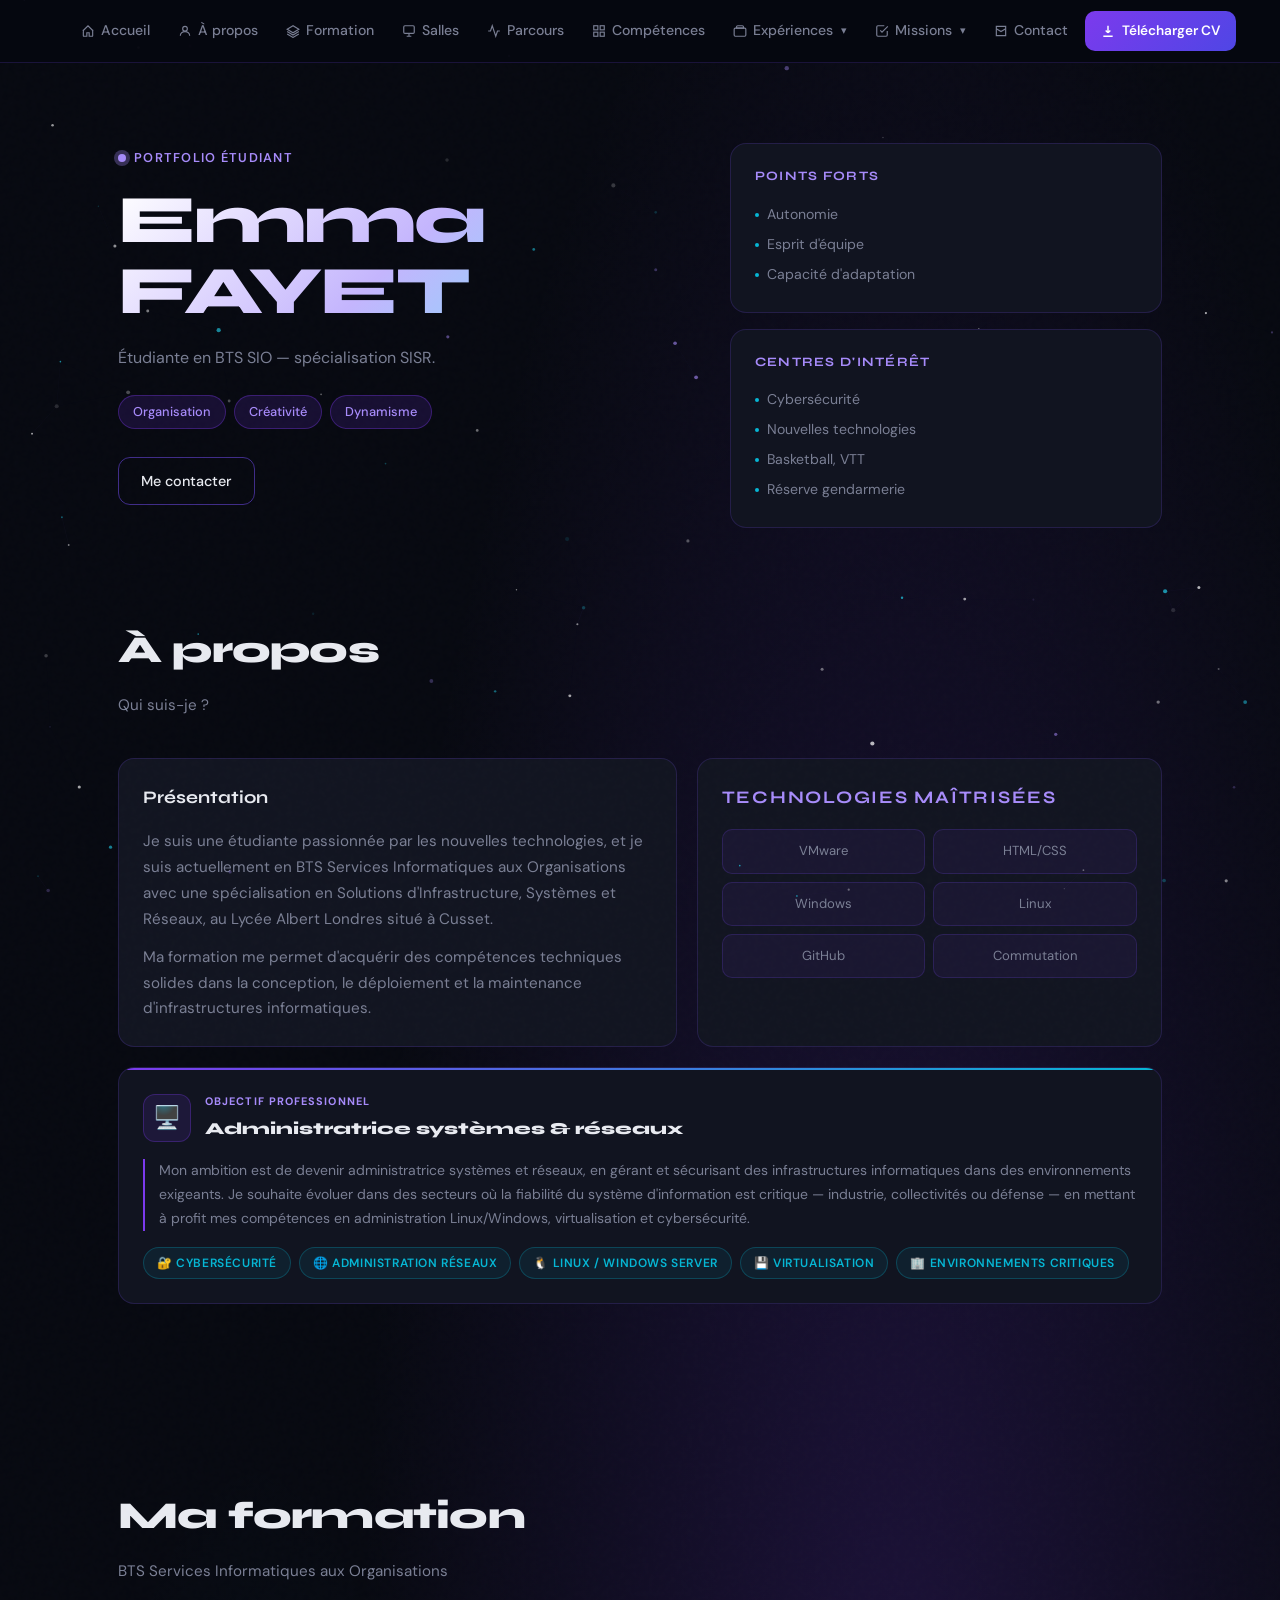
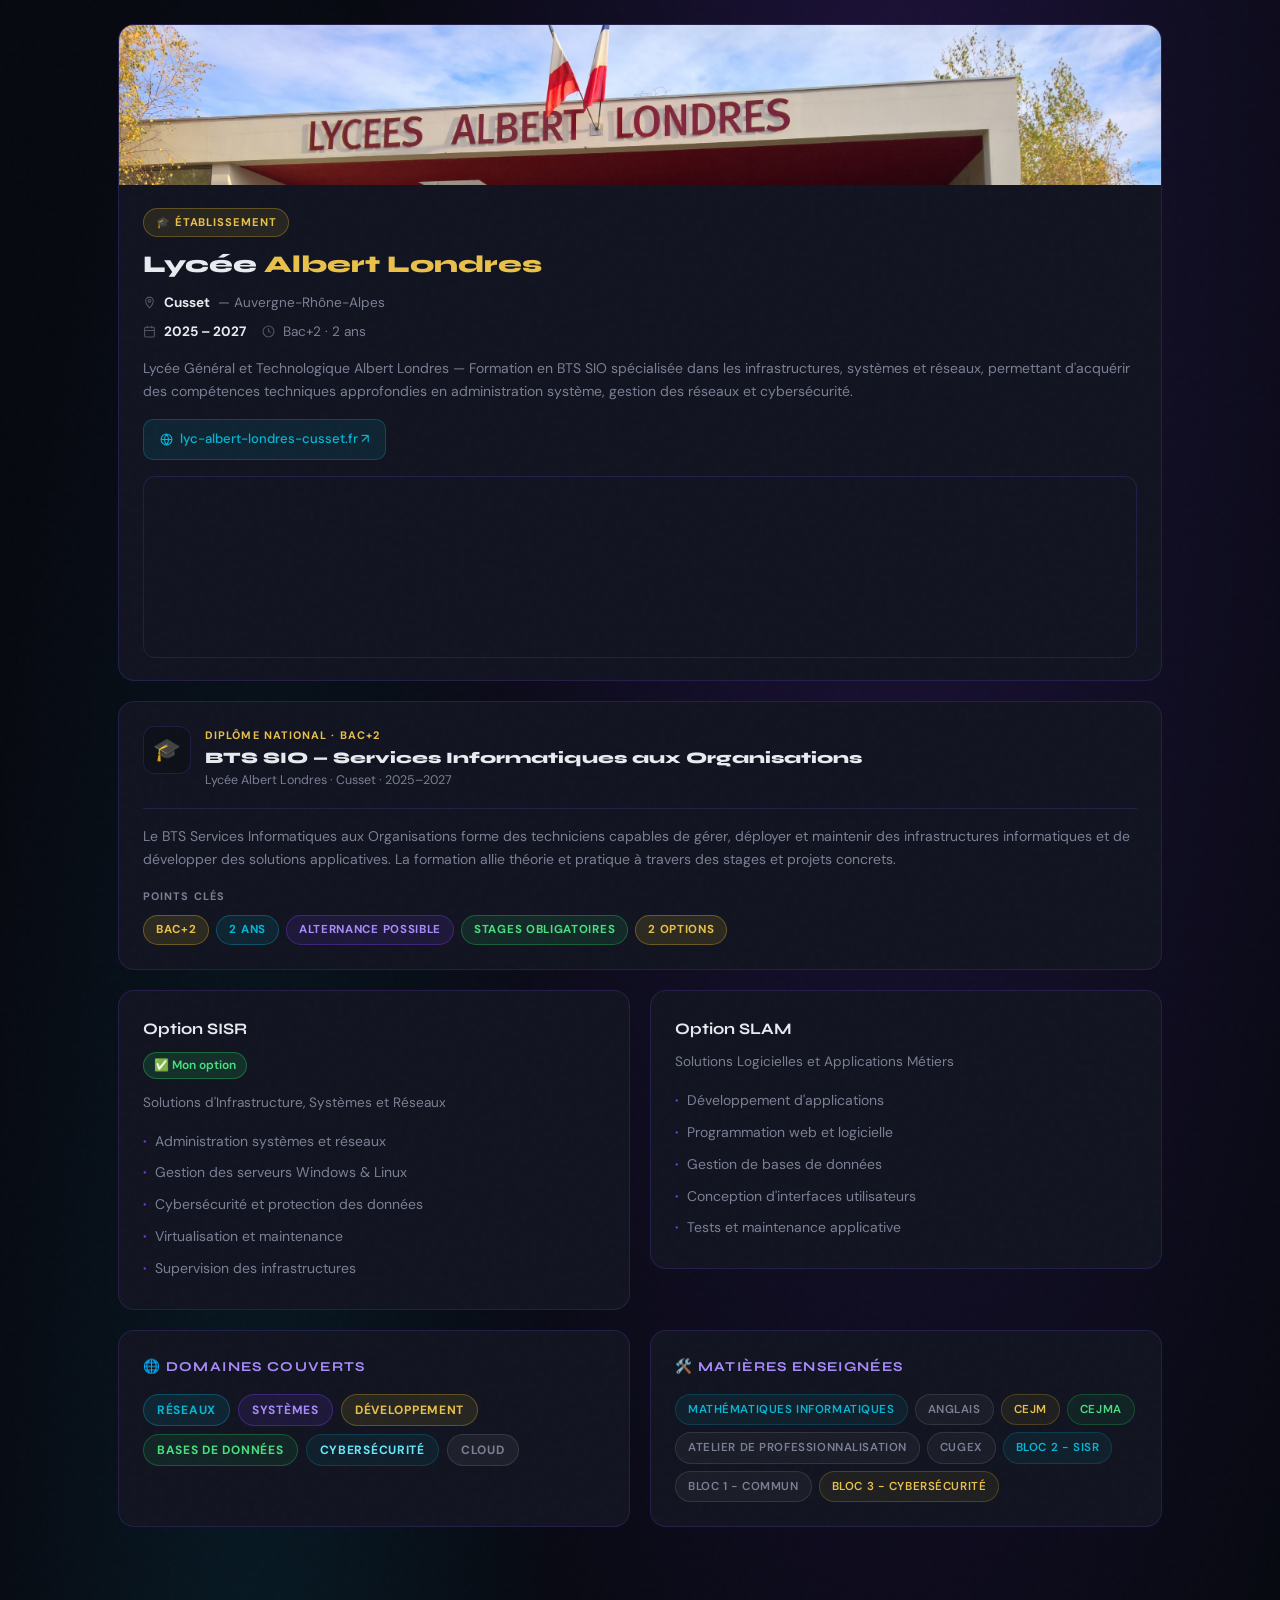
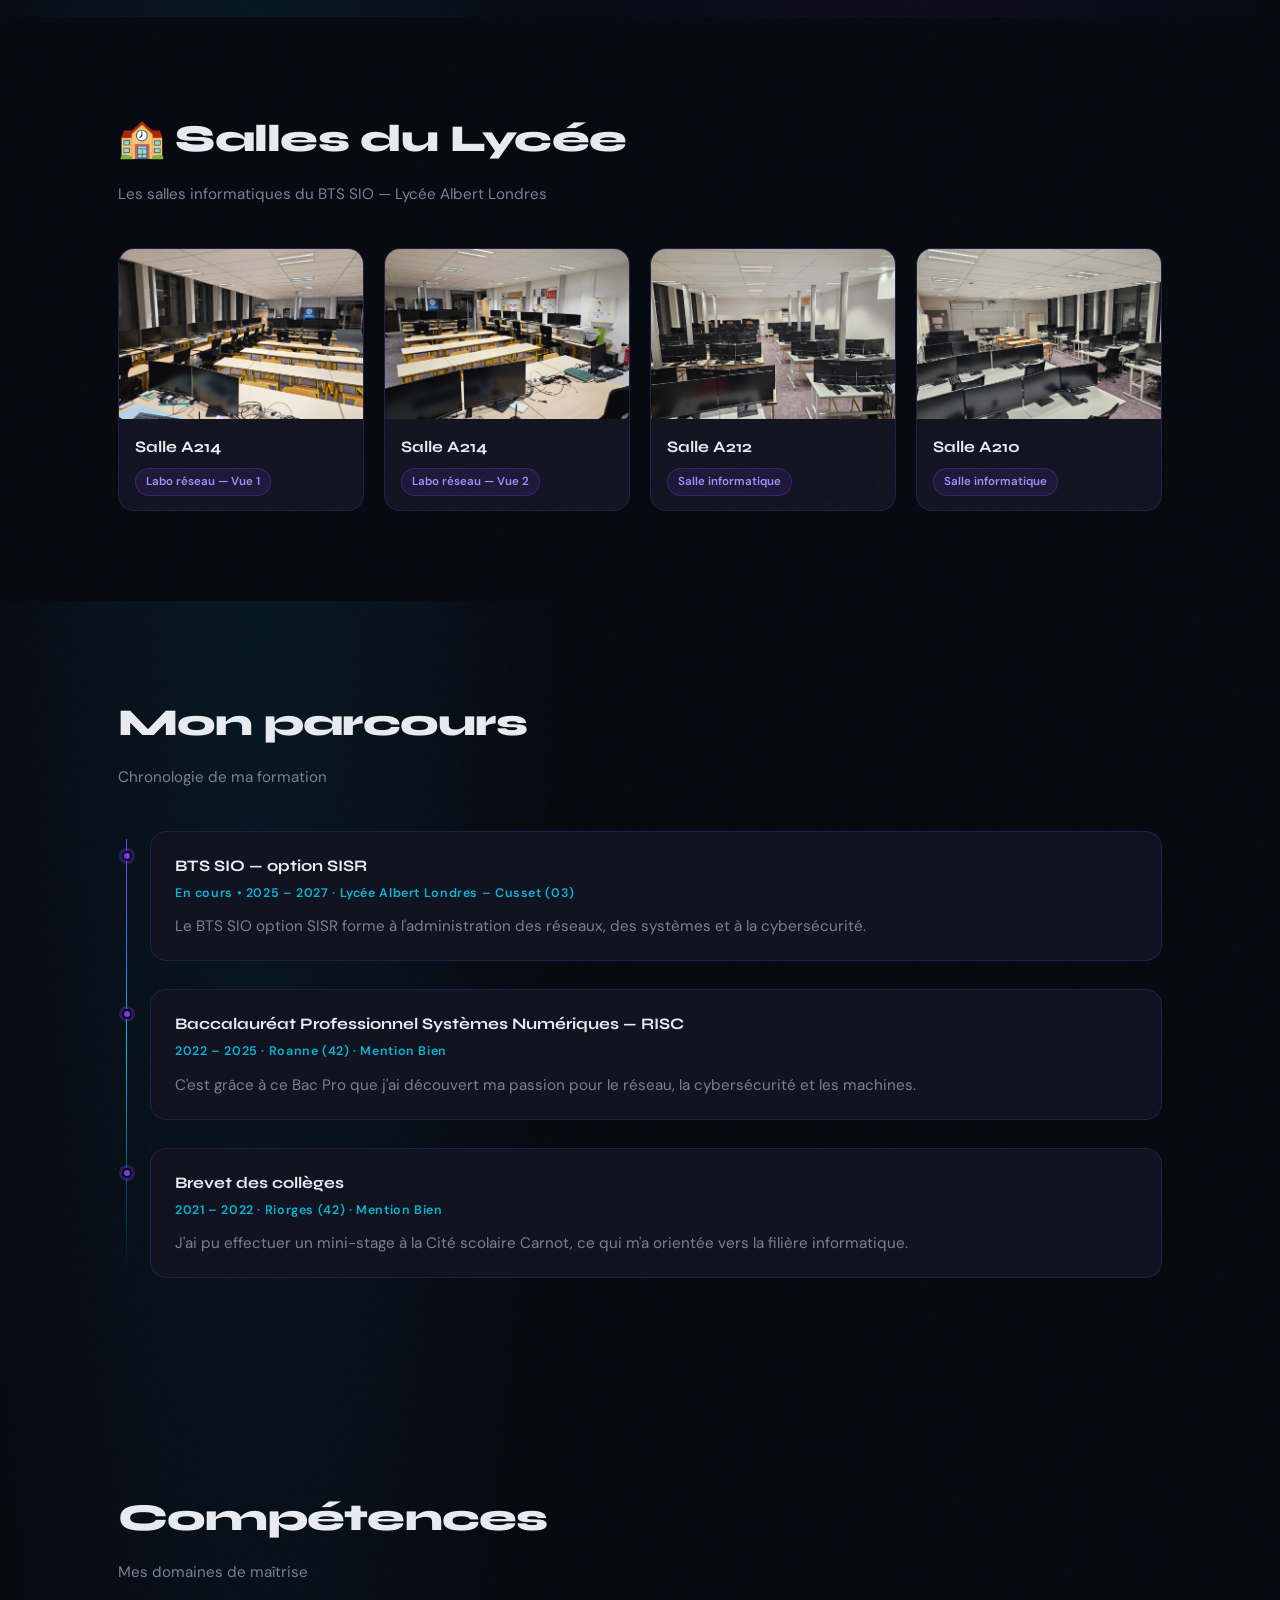
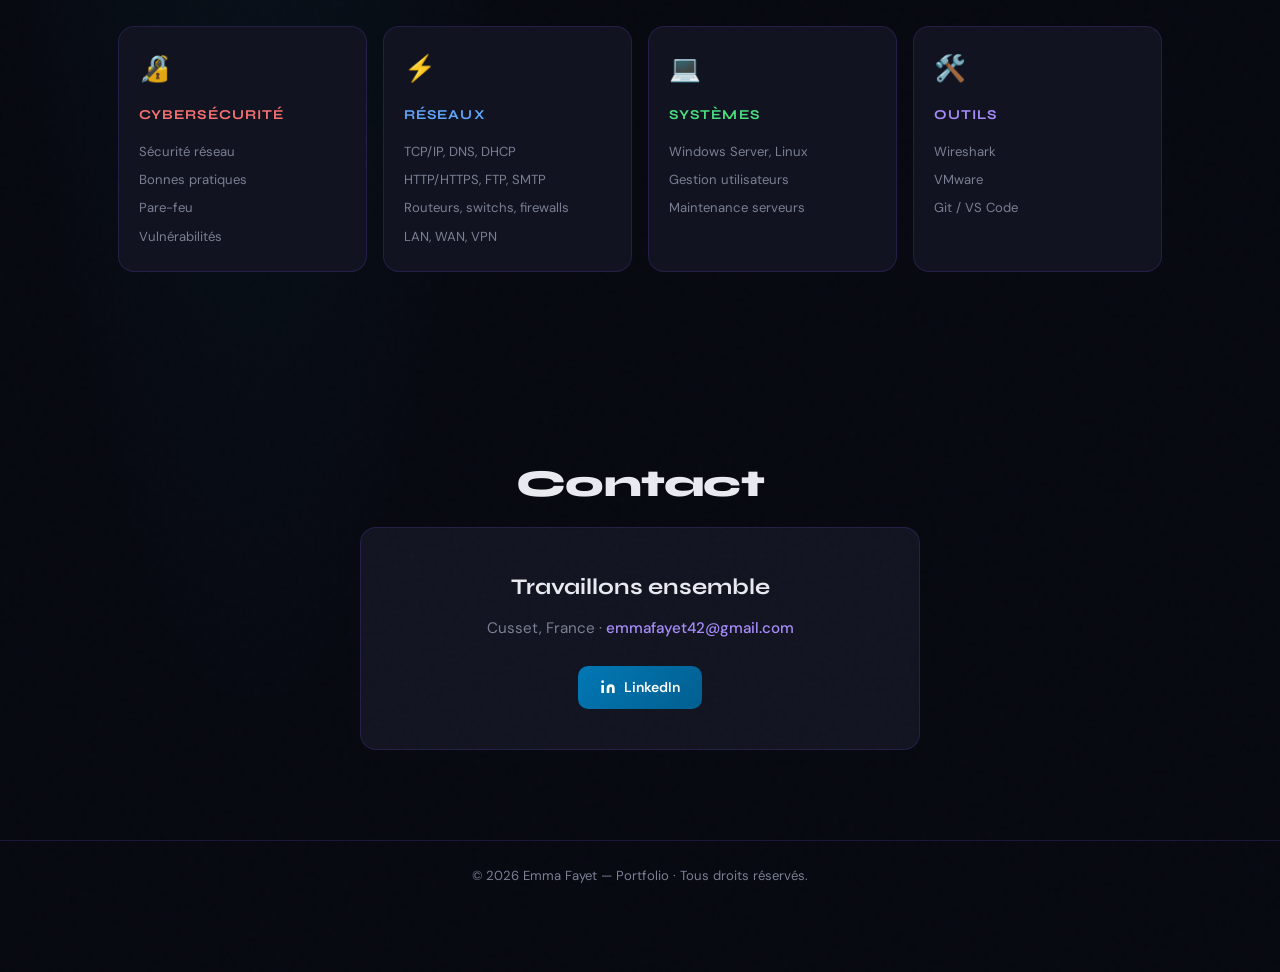
==== commit 157b1ca2: "Update index.html" ====
--- a/index.html
+++ b/index.html
@@ -836,7 +836,7 @@
         Contact
       </a>
       <div style="flex:1"></div>
-      <a href="CV_Emma_2025_BTS.pdf" class="btn-cv" target="_blank" download>
+      <a href="CV_Emma_2026.pdf" class="btn-cv" target="_blank" download>
         <svg width="14" height="14" viewBox="0 0 24 24" fill="none" stroke="currentColor" stroke-width="2.5"><path d="M12 3v12m0 0l4-4m-4 4l-4-4M4 21h16"/></svg>
         Télécharger CV
       </a>
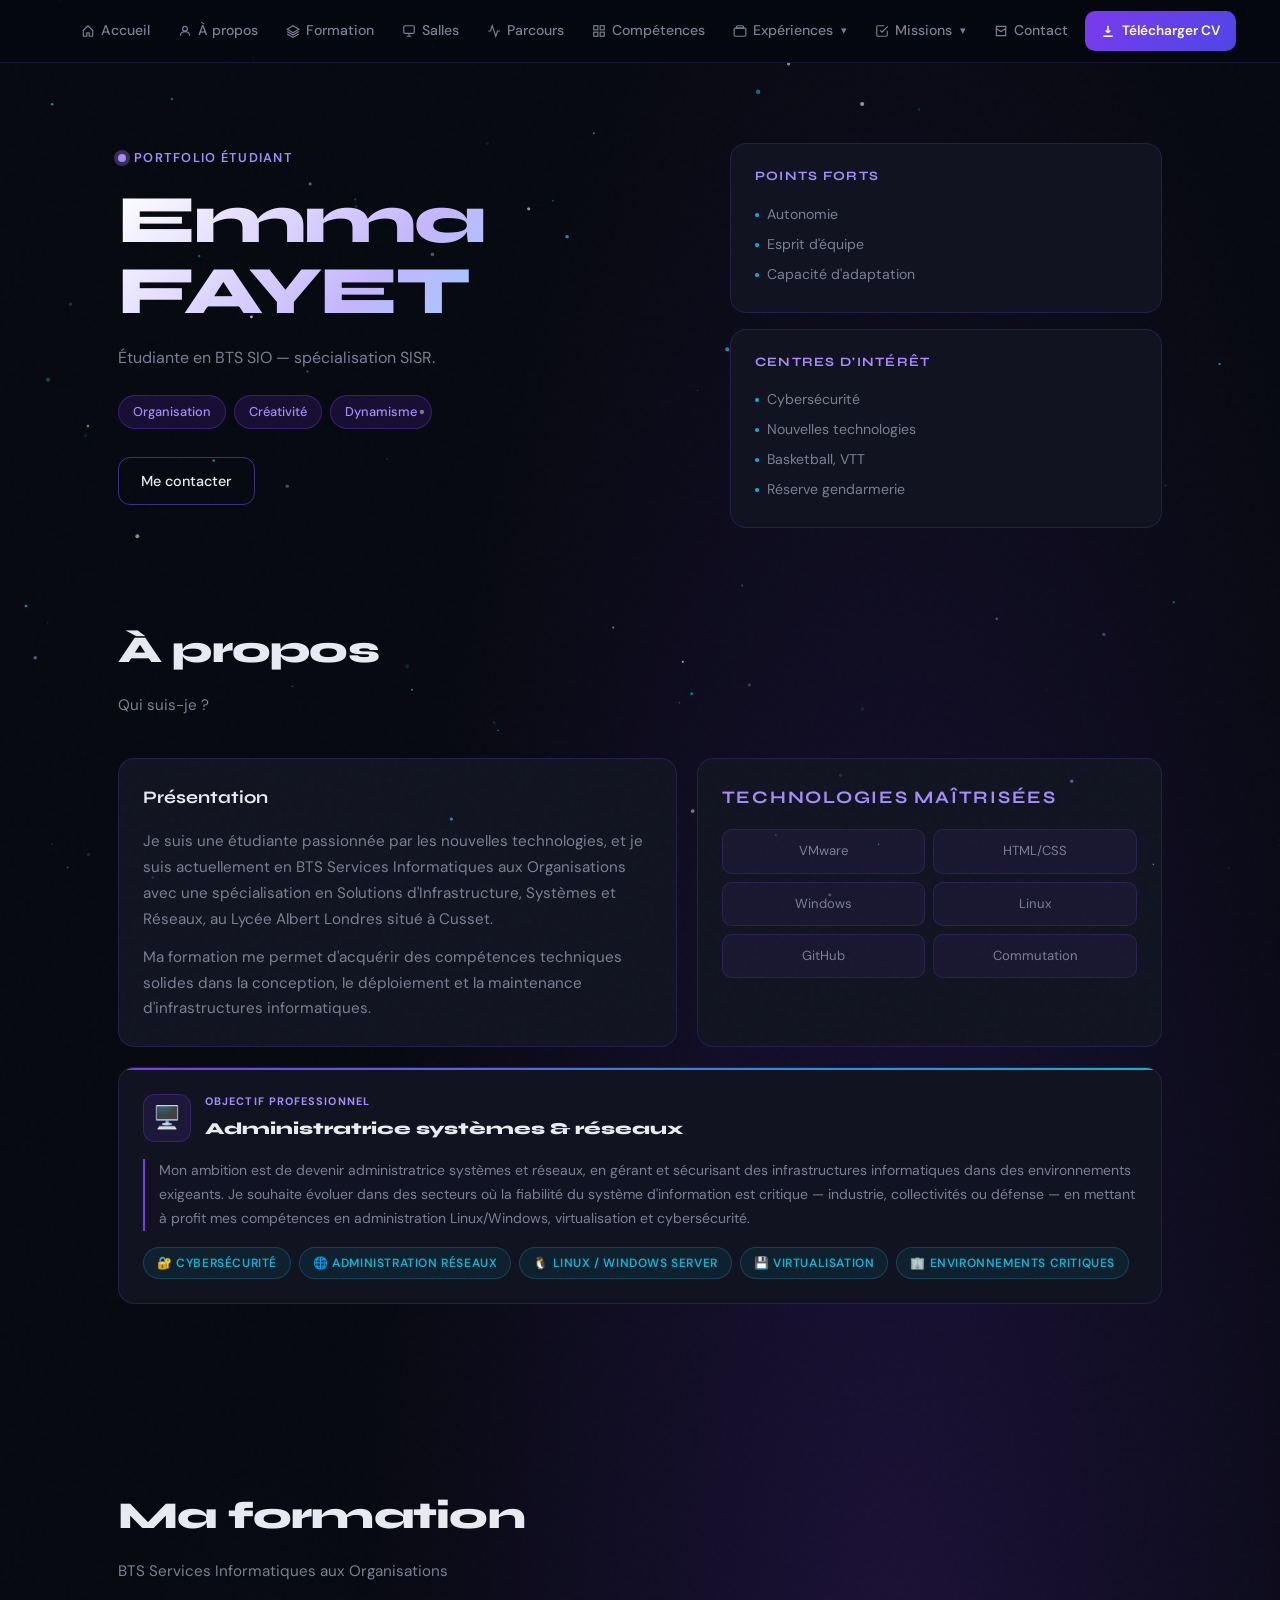
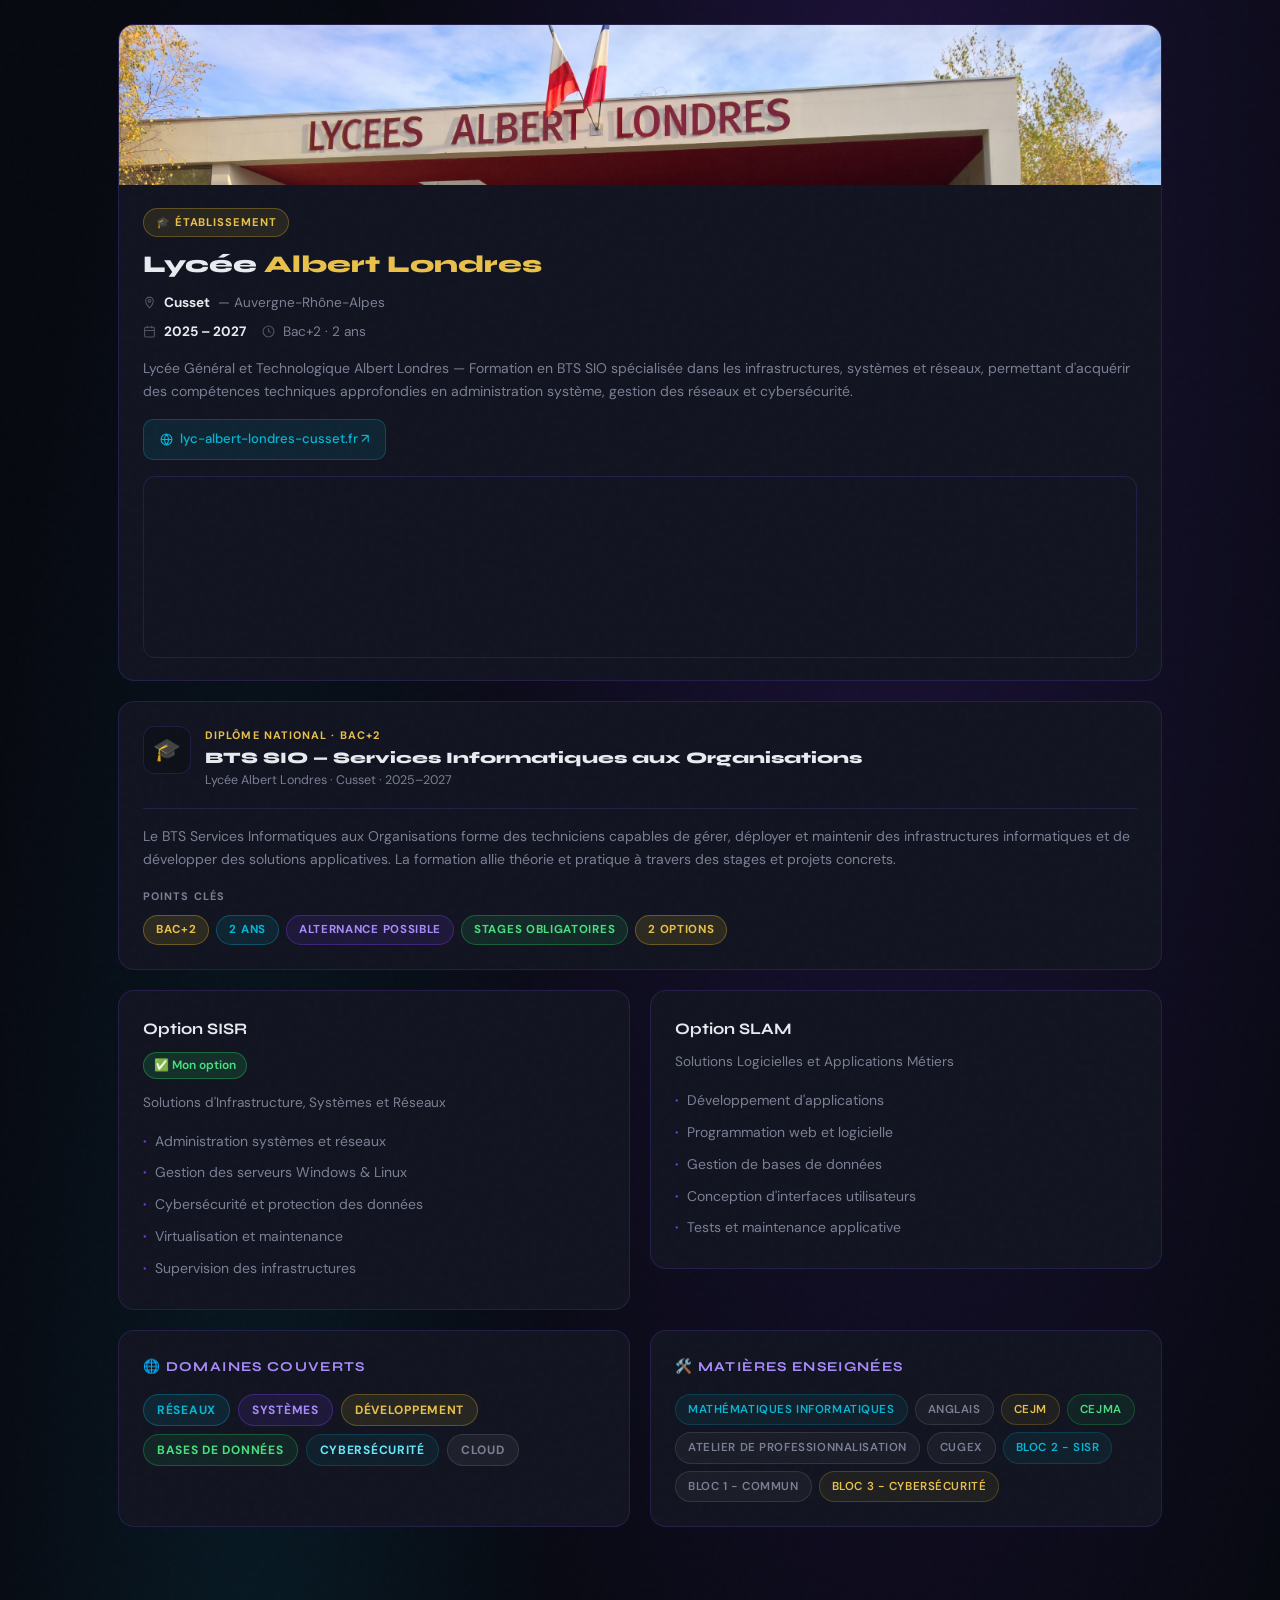
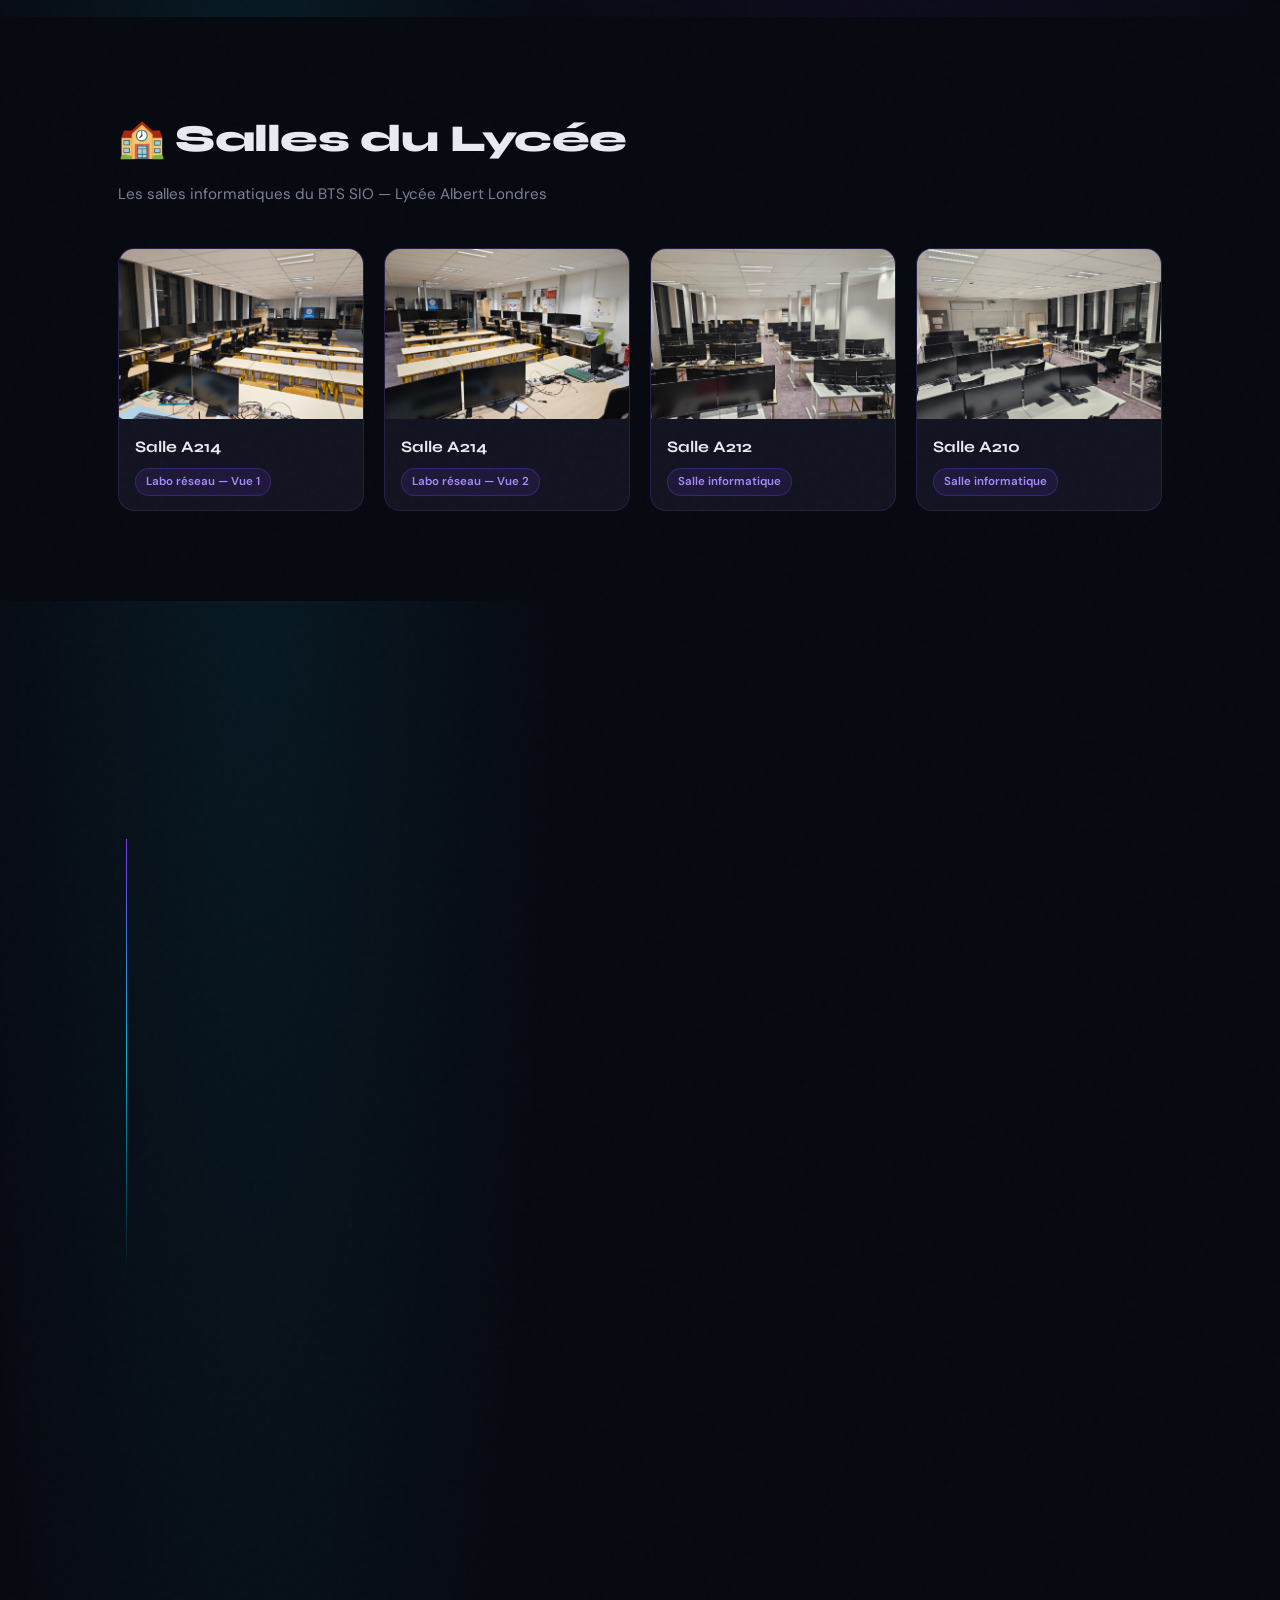
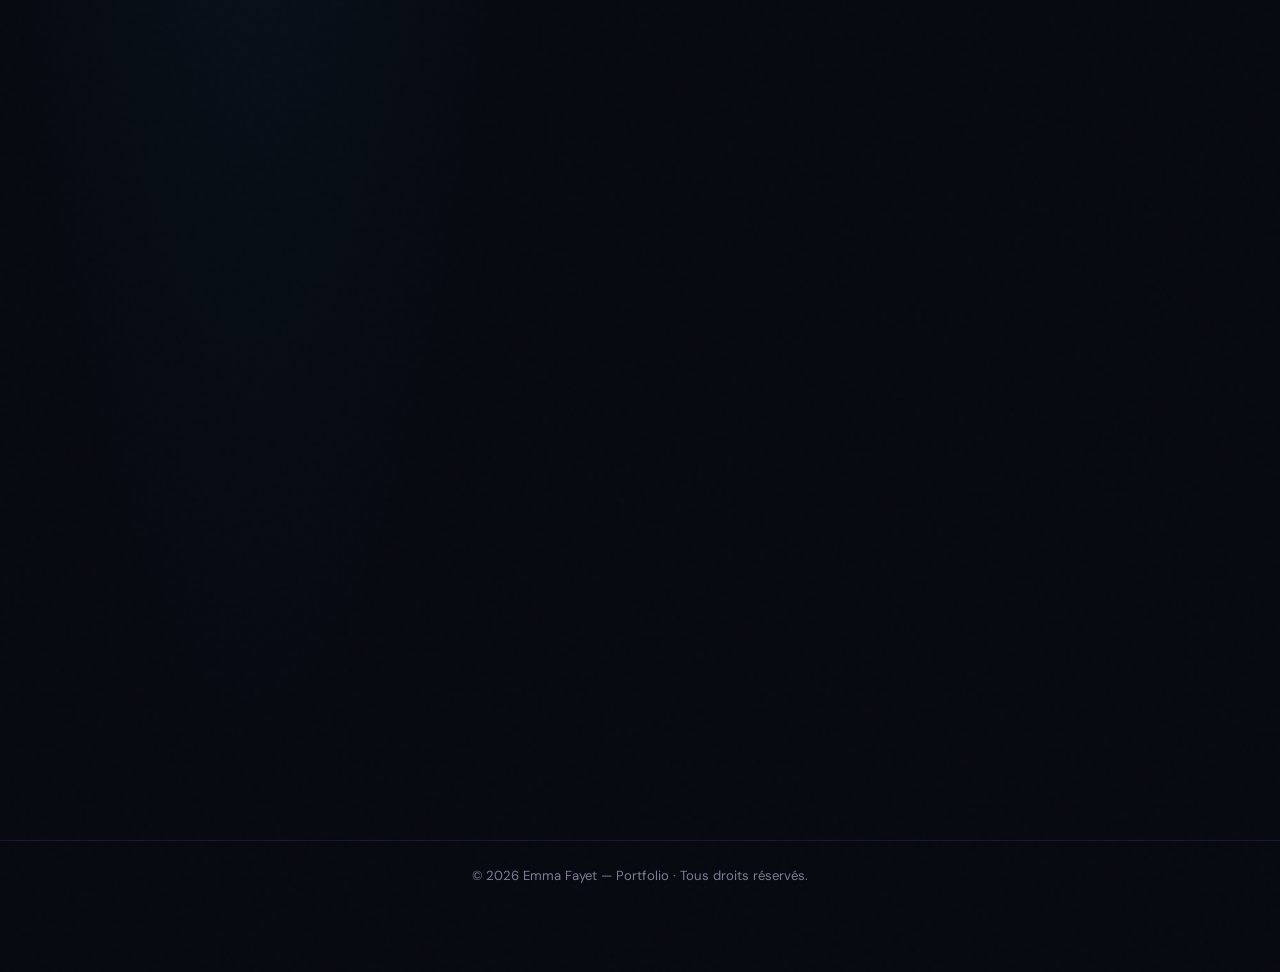
==== commit 0aa39170: "Update index.html" ====
--- a/index.html
+++ b/index.html
@@ -828,6 +828,7 @@
         <div class="nav-dropdown-menu" id="missionsMenu">
           <a href="semestre1.html">Semestre 1</a>
           <a href="semestre2.html">Semestre 2</a>
+          <a href="semestre3.html">Semestre 3</a>
         </div>
       </div>
 
